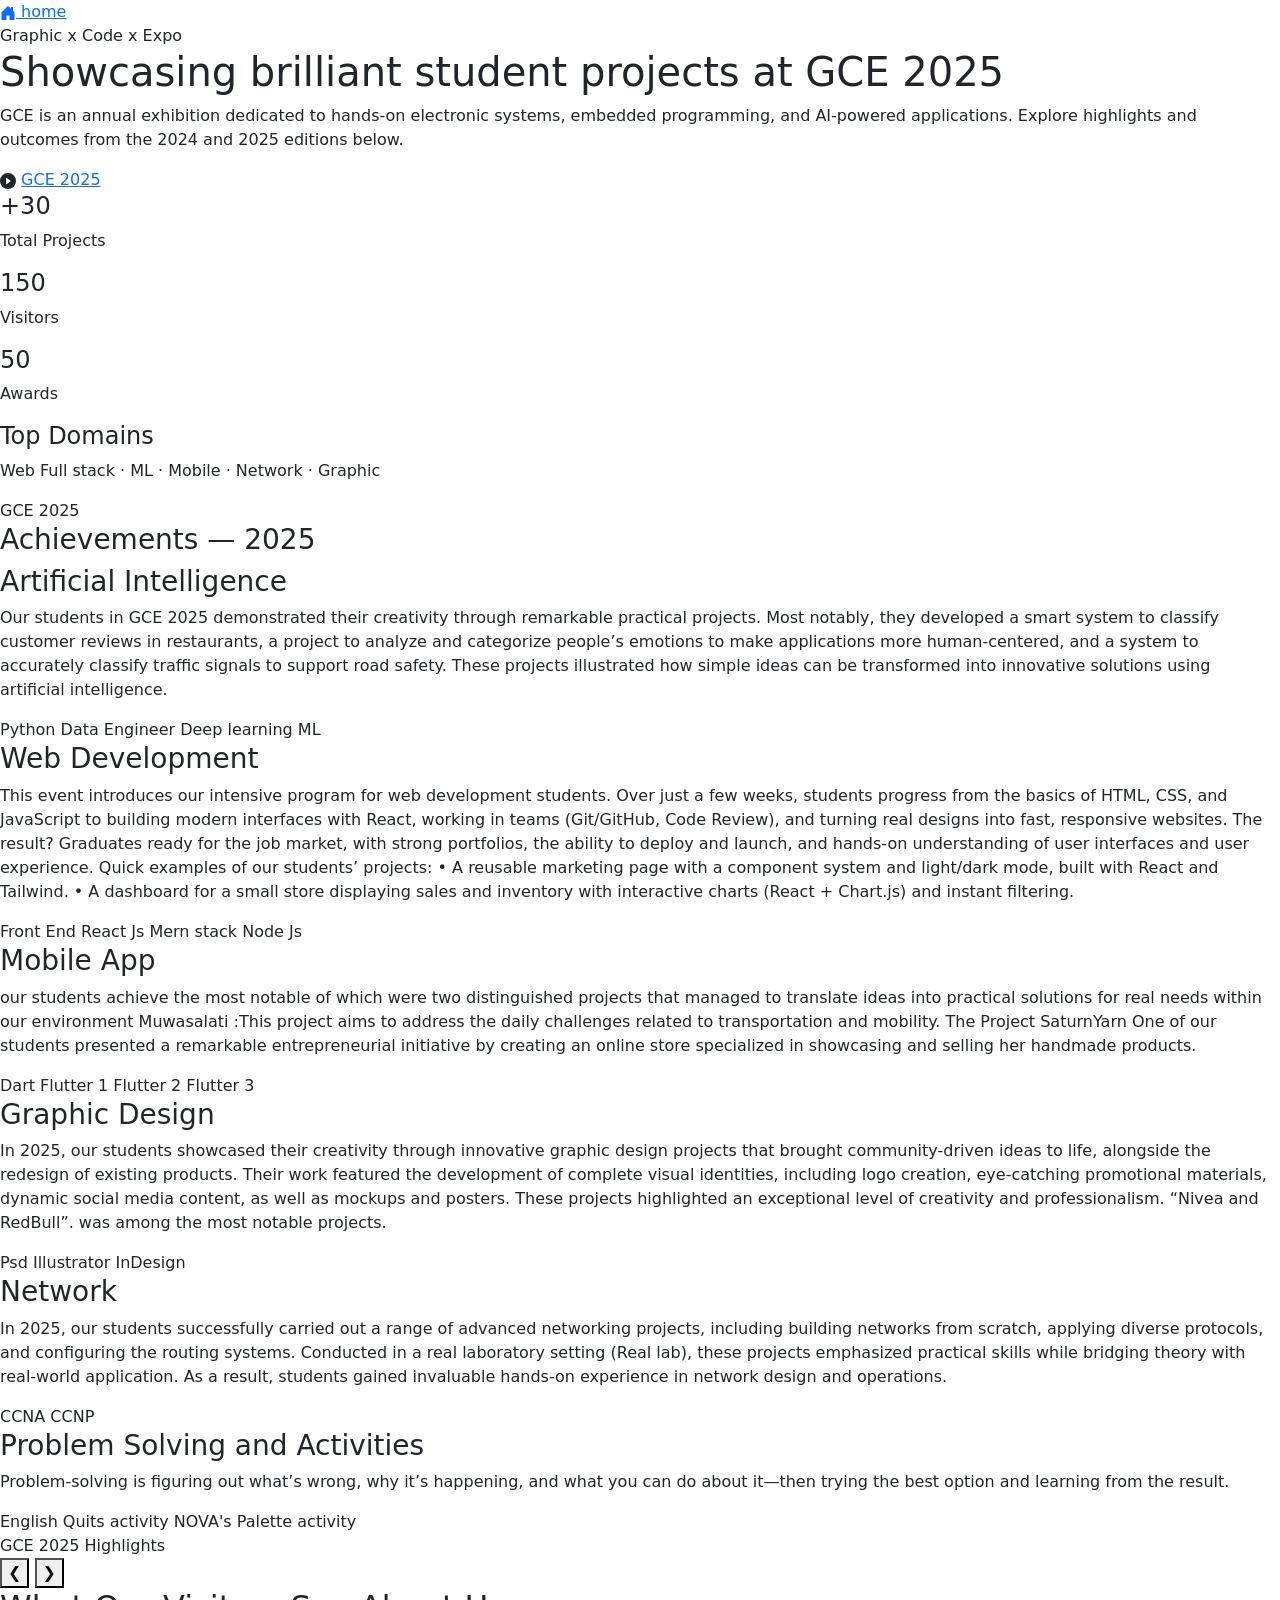
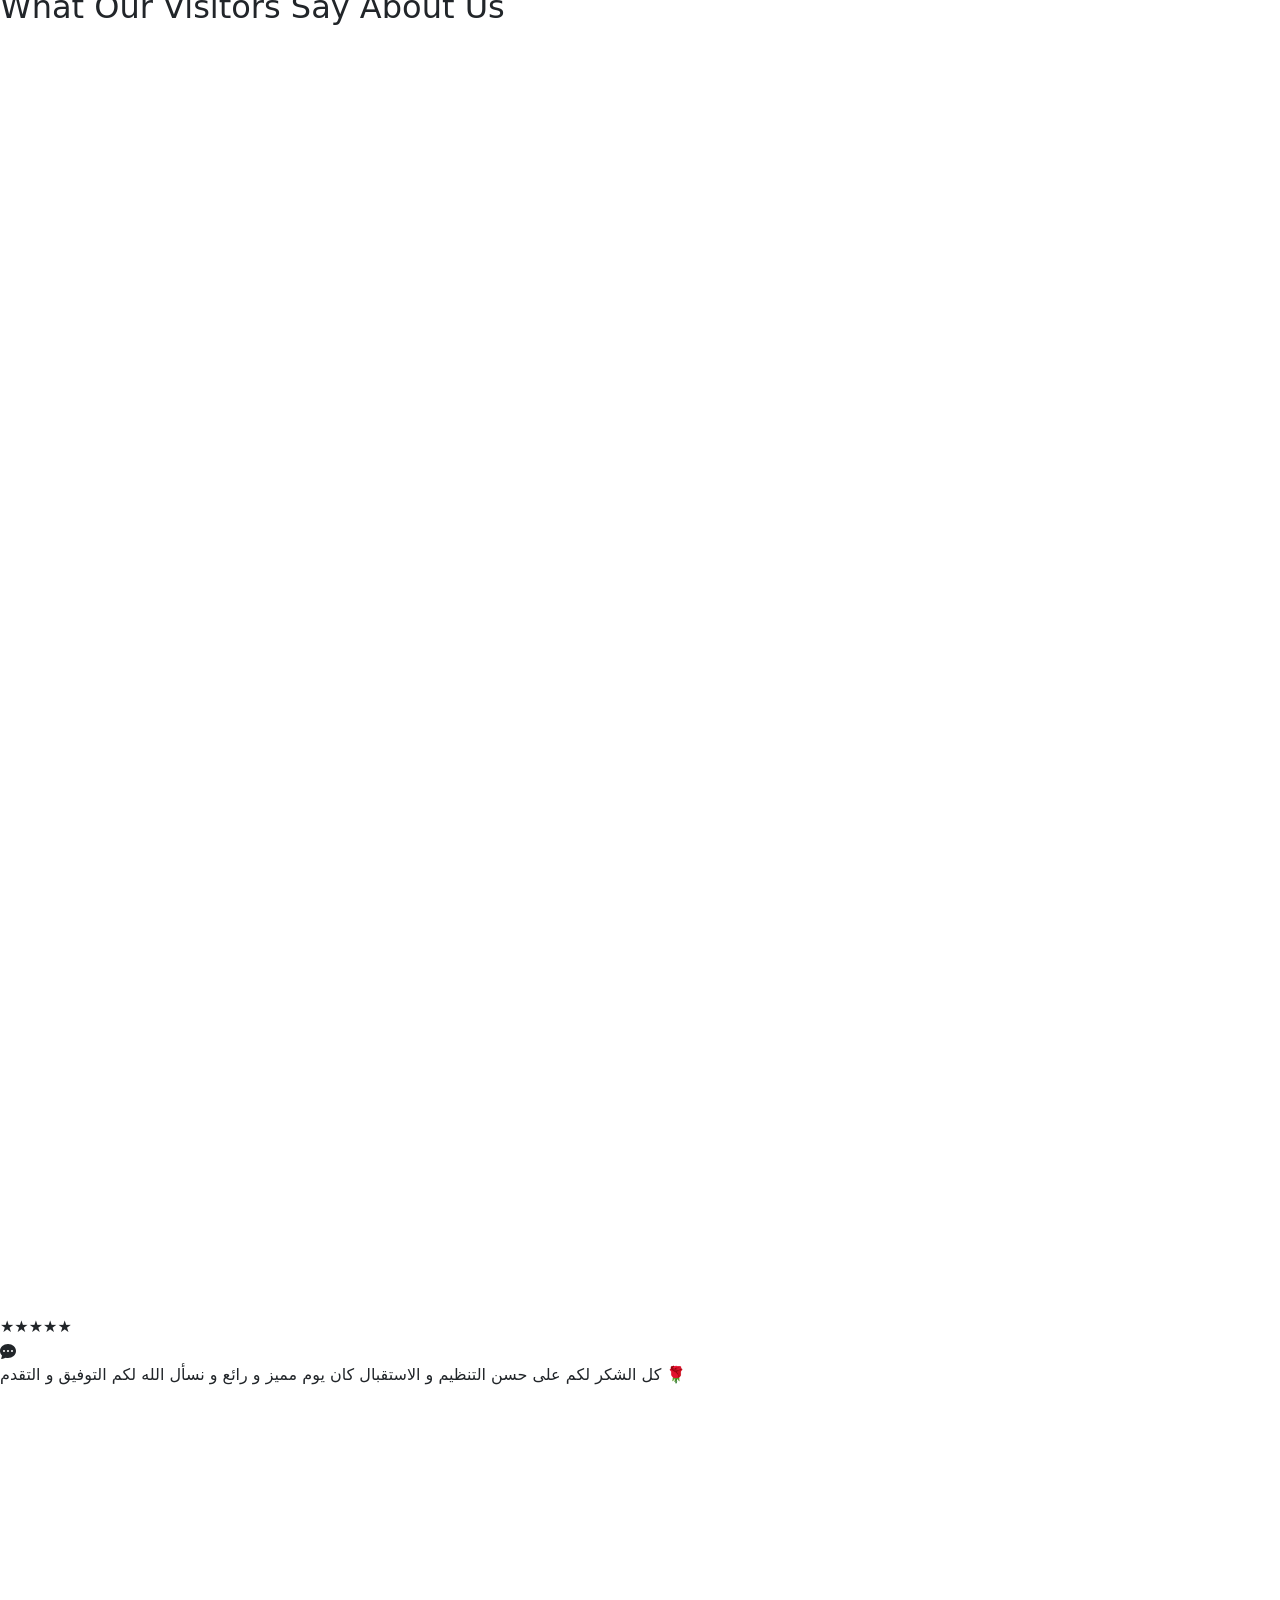
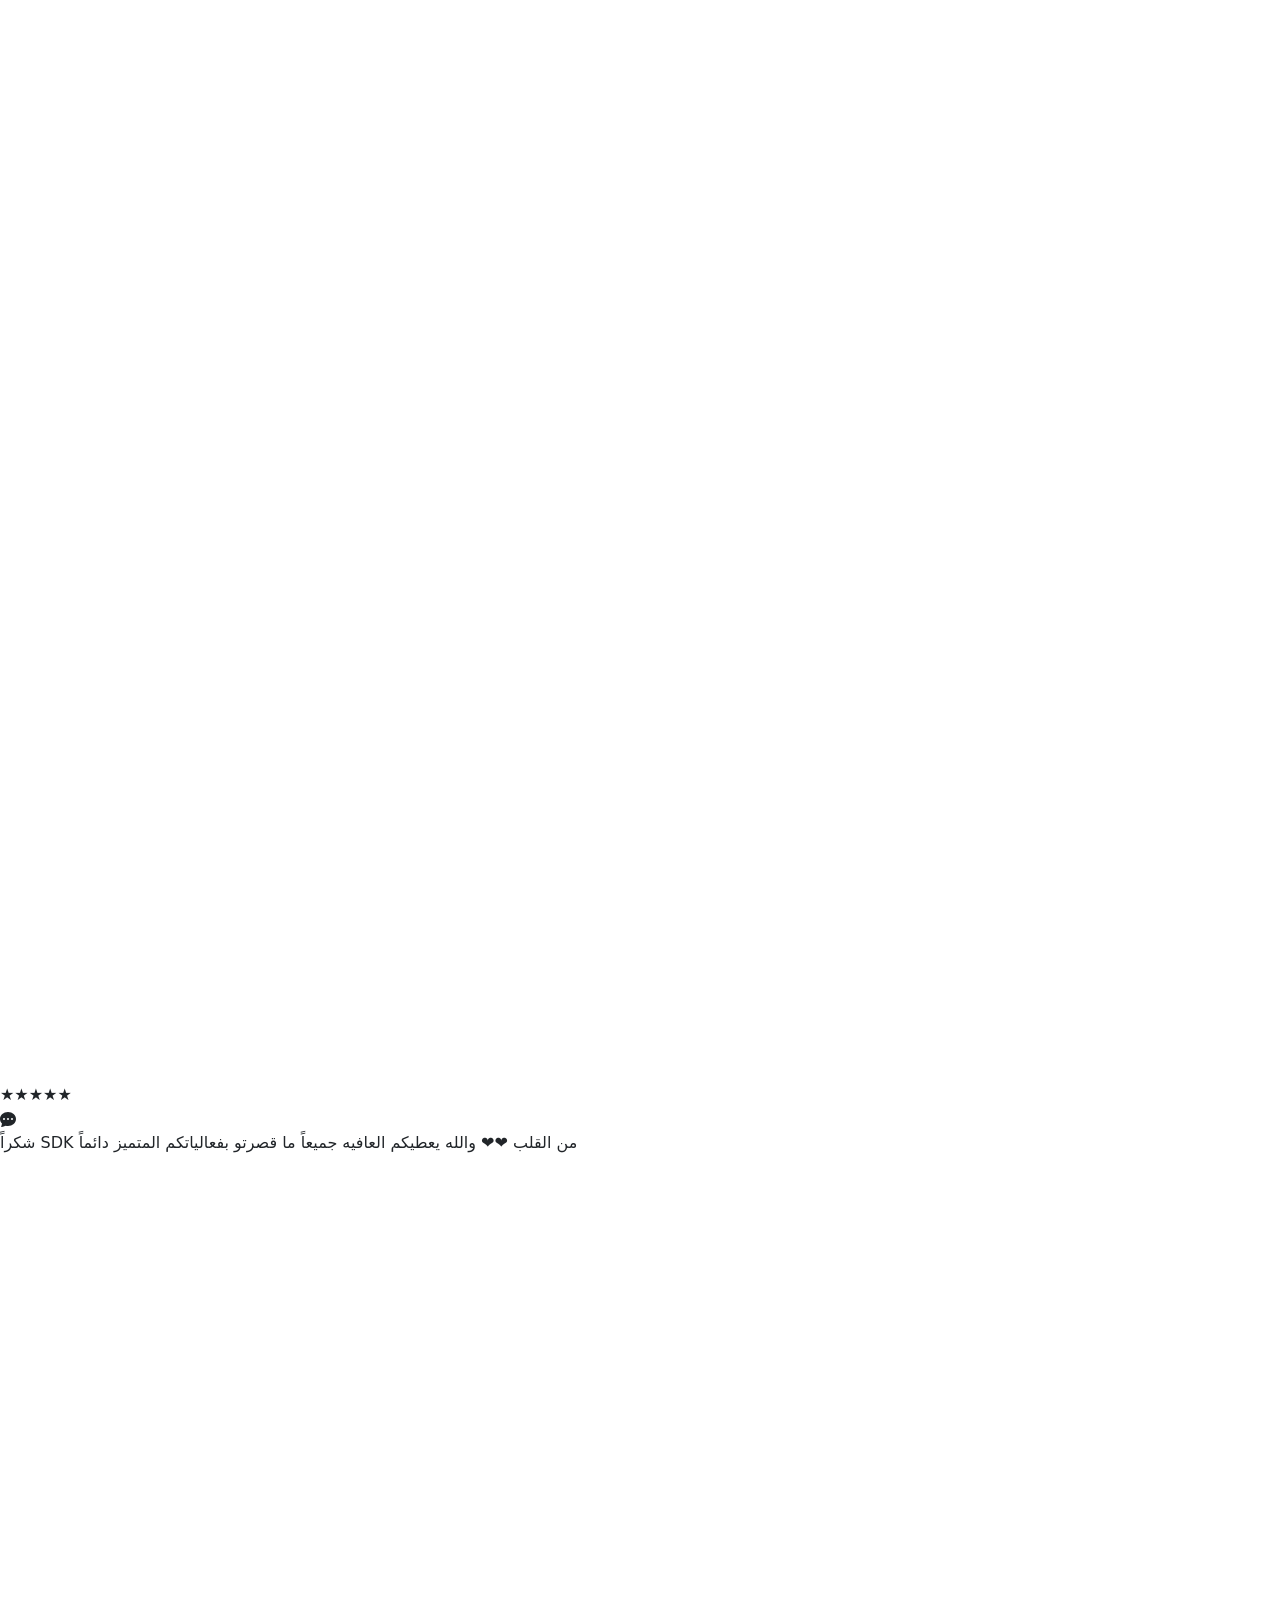
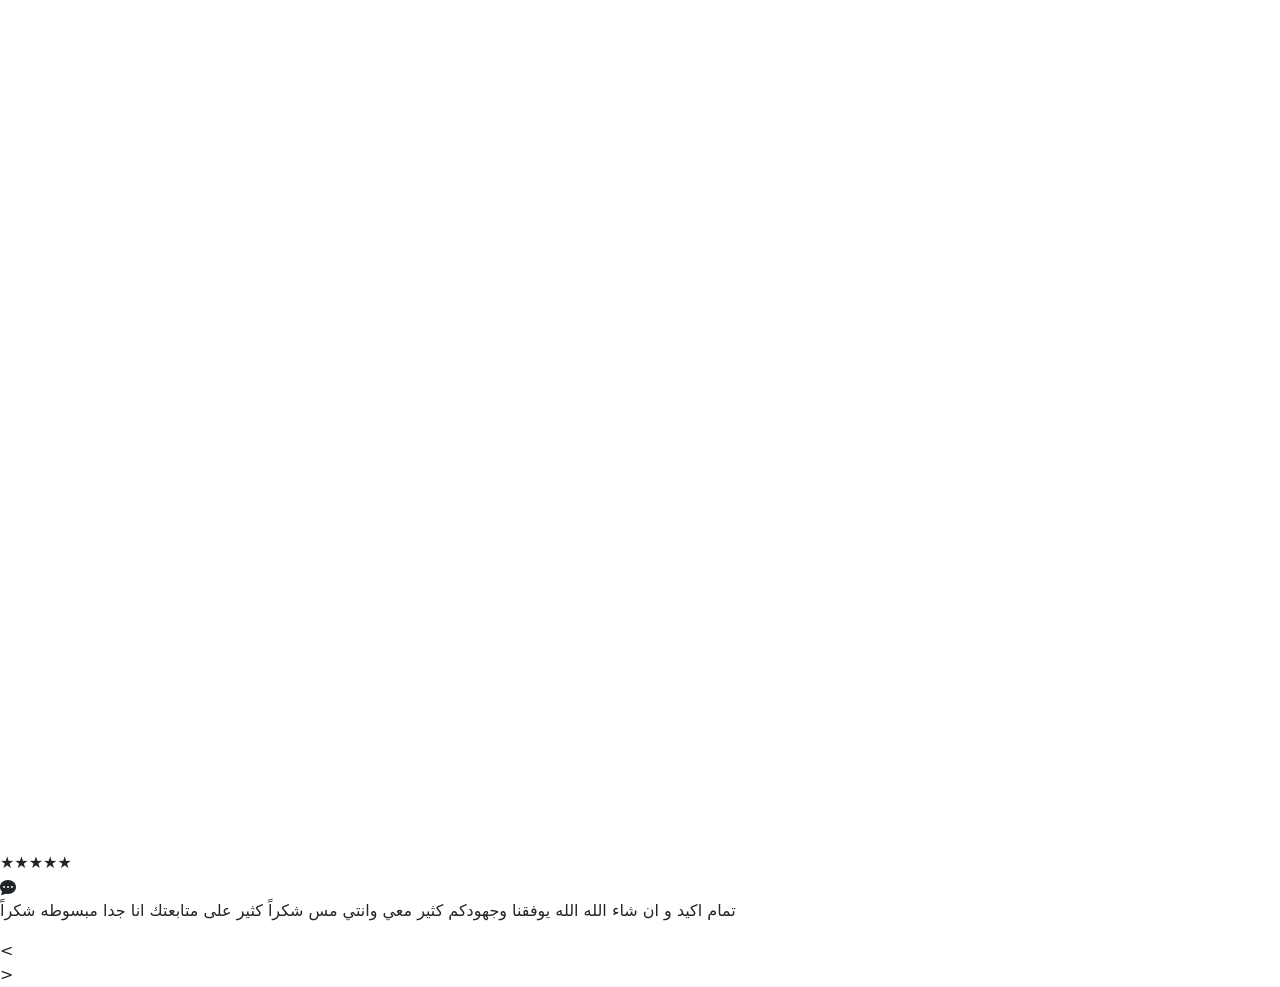
==== HTML/GCE-2025.html @ 87214e8f "Add new information for GCE 2026" ====
<!DOCTYPE html>
<html lang="en">
<head>
    <meta charset="UTF-8">
    <meta name="viewport" content="width=device-width, initial-scale=1.0">
    <title>GCE 2025</title>

    <link href="https://cdn.jsdelivr.net/npm/bootstrap@5.0.2/dist/css/bootstrap.min.css" rel="stylesheet" integrity="sha384-EVSTQN3/azprG1Anm3QDgpJLIm9Nao0Yz1ztcQTwFspd3yD65VohhpuuCOmLASjC" crossorigin="anonymous">
    <link rel="stylesheet" href="https://cdnjs.cloudflare.com/ajax/libs/font-awesome/6.4.0/css/all.min.css">
    <link rel="stylesheet" href="../CSS/GCE.css">


</head>
<body>
    

<div id="maingrid-header">

<div id="gridone-header">

    <a href="../index.html">
    <div class="btn-home">

        <svg xmlns="http://www.w3.org/2000/svg" width="16" height="16" fill="currentColor" class="bi bi-house-door-fill" viewBox="0 0 16 16">
        <path d="M6.5 14.5v-3.505c0-.245.25-.495.5-.495h2c.25 0 .5.25.5.5v3.5a.5.5 0 0 0 .5.5h4a.5.5 0 0 0 .5-.5v-7a.5.5 0 0 0-.146-.354L13 5.793V2.5a.5.5 0 0 0-.5-.5h-1a.5.5 0 0 0-.5.5v1.293L8.354 1.146a.5.5 0 0 0-.708 0l-6 6A.5.5 0 0 0 1.5 7.5v7a.5.5 0 0 0 .5.5h4a.5.5 0 0 0 .5-.5"/>
        </svg>
        
        <span>home</span>  

    </div>
    </a>


    <div class="summary">Graphic x Code x Expo</div>

<h1>Showcasing brilliant student projects at <span> GCE 2025 </span></h1>
<p>GCE is an annual exhibition dedicated to hands-on electronic systems, embedded programming, and AI-powered applications. Explore highlights and outcomes from the 2024 and 2025 editions below.</p>

<div class="reels">

<svg xmlns="http://www.w3.org/2000/svg" width="16" height="16" fill="currentColor" class="bi bi-play-circle-fill" viewBox="0 0 16 16">
  <path d="M16 8A8 8 0 1 1 0 8a8 8 0 0 1 16 0M6.79 5.093A.5.5 0 0 0 6 5.5v5a.5.5 0 0 0 .79.407l3.5-2.5a.5.5 0 0 0 0-.814z"/>
</svg>
<a href="https://www.instagram.com/reel/DPHb82TCMqU/?utm_source=ig_web_button_share_sheet" >GCE 2025</a>  <!-- link reel for GCE 2025-->

</div>

</div>



<div id="gridtwo-header">


  <a href="../index.html">



    </a>


<div id="grid-static">

    <div id="static-one">

<div class="static-number">
    <h4>+30</h4>  
    <p>Total Projects</p>
</div>

<div class="static-number">
    <h4>150</h4>  
    <p>Visitors</p>
</div>

<div class="static-number">
    <h4>50</h4> 
    <p>Awards </p>
</div>

    </div>

<div class="static-domain">
    <h4>Top Domains</h4>
    <p>Web Full stack · ML · Mobile · Network · Graphic </p>
</div>

</div>


</div>


</div>


<div id="title-achevment">

<div class="gce-title">

<div class="gce-year">GCE 2025</div>
<h3>Achievements — 2025</h3>

</div>



</div>


<div id="grid-2023">

<div class="pre-project">

<h3>Artificial Intelligence</h3>

<p>Our students in GCE 2025 demonstrated their creativity through remarkable practical projects. Most notably, they developed a smart system to classify customer reviews in restaurants, a project to analyze and categorize people’s emotions to make applications more human-centered, and a system to accurately classify traffic signals to support road safety. These projects illustrated how simple ideas can be transformed into innovative solutions using artificial intelligence.</p>

<div class="skill-badge">
    <span>Python</span>
    <span>Data Engineer</span>
    <span>Deep learning</span>
    <span>ML</span>
</div>

</div>

<div class="pre-project">

<h3>Web Development</h3>

<p>This event introduces our intensive program for web development students. Over just a few weeks, students progress from the basics of HTML, CSS, and JavaScript to building modern interfaces with React, working in teams (Git/GitHub, Code Review), and turning real designs into fast, responsive websites.
The result? Graduates ready for the job market, with strong portfolios, the ability to deploy and launch, and hands-on understanding of user interfaces and user experience.

Quick examples of our students’ projects:
	•	 A reusable marketing page with a component system and light/dark mode, built with React and Tailwind.
	•	A dashboard for a small store displaying sales and inventory with interactive charts (React + Chart.js) and instant filtering.</p>

<div class="skill-badge">
    <span>Front End</span>
    <span>React Js</span>
    <span>Mern stack</span>
    <span>Node Js</span>
</div>

</div>

<div class="pre-project">

<h3>Mobile App</h3>

<p>our students achieve the most notable of which were two distinguished projects that managed to translate ideas into practical solutions for real needs within our environment 
 
Muwasalati :This project aims to address the daily challenges related to transportation and mobility. 
The Project SaturnYarn
One of our students presented a remarkable entrepreneurial initiative by creating an online store specialized in showcasing and selling her handmade products.</p>

<div class="skill-badge">
    <span>Dart</span>
    <span>Flutter 1</span>
    <span>Flutter 2</span>
    <span>Flutter 3</span>
</div>

</div>

<div class="pre-project">

<h3>Graphic Design</h3>

<p>In 2025, our students showcased their creativity through innovative graphic design projects that brought community-driven ideas to life, alongside the redesign of existing products. Their work featured the development of complete visual identities, including logo creation, eye-catching promotional materials, dynamic social media content, as well as mockups and posters. These projects highlighted an exceptional level of creativity and professionalism. “Nivea and RedBull”. was among the most notable projects.</p>

<div class="skill-badge">
    <span>Psd</span>
    <span>Illustrator</span>
    <span>InDesign</span>

</div>

</div>

<div class="pre-project" >

<h3>Network</h3>

<p>In 2025, our students successfully carried out a range of advanced networking projects, including building networks from scratch, applying diverse protocols, and configuring the routing systems. Conducted in a real laboratory setting (Real lab), these projects emphasized practical skills while bridging theory with real-world application. As a result, students gained invaluable hands-on experience in network design and operations.</p>

<div class="skill-badge">
    <span>CCNA</span>
    <span>CCNP</span>
</div>

</div>

<div class="pre-project" >

<h3>Problem Solving and Activities</h3>

<p>Problem-solving is figuring out what’s wrong, why it’s happening, and what you can do about it—then trying the best option and learning from the result.</p>

<div class="skill-badge">

    <span>English Quits activity</span>
    <span>NOVA's Palette activity</span>
</div>

</div>




</div>




<div class="hero-gallery">
  <div class="hero-bg" id="heroBg">
    <div class="hero-overlay"></div>

    <div class="hero-badge">GCE 2025 Highlights</div>
  </div>


  <div class="thumb-rail" id="thumbRail"></div>


  <button class="chev prev" id="heroPrev" aria-label="Previous">❮</button>
  <button class="chev next" id="heroNext" aria-label="Next">❯</button>
</div>




<div id="review">

<div id="header-review">
<h2>What Our Visitors Say About Us</h2>
<div id="line"></div>
</div>



<div id="review-card">

<div class="feedback-card">

<div class="part1-card">

<div class="bg-profile">
<svg xmlns="http://www.w3.org/2000/svg" viewBox="0 0 640 640"><!--!Font Awesome Free v7.0.0 by @fontawesome - https://fontawesome.com License - https://fontawesome.com/license/free Copyright 2025 Fonticons, Inc.--><path fill="#ffffff" d="M320 312C386.3 312 440 258.3 440 192C440 125.7 386.3 72 320 72C253.7 72 200 125.7 200 192C200 258.3 253.7 312 320 312zM290.3 368C191.8 368 112 447.8 112 546.3C112 562.7 125.3 576 141.7 576L498.3 576C514.7 576 528 562.7 528 546.3C528 447.8 448.2 368 349.7 368L290.3 368z"/></svg>
</div>

<div class="star">
★★★★★
</div>

<div class="comment-icon">
<svg xmlns="http://www.w3.org/2000/svg" width="16" height="16" fill="currentColor" class="bi bi-chat-dots-fill" viewBox="0 0 16 16">
  <path d="M16 8c0 3.866-3.582 7-8 7a9 9 0 0 1-2.347-.306c-.584.296-1.925.864-4.181 1.234-.2.032-.352-.176-.273-.362.354-.836.674-1.95.77-2.966C.744 11.37 0 9.76 0 8c0-3.866 3.582-7 8-7s8 3.134 8 7M5 8a1 1 0 1 0-2 0 1 1 0 0 0 2 0m4 0a1 1 0 1 0-2 0 1 1 0 0 0 2 0m3 1a1 1 0 1 0 0-2 1 1 0 0 0 0 2"/>
</svg>
</div>


</div>
<!-- i take coments from tr ansam-->
<div class="part2-card">
<p>
    كل الشكر لكم على حسن التنظيم و الاستقبال كان يوم مميز و رائع و نسأل الله لكم التوفيق و التقدم 🌹
</p>
</div>

    
</div>

<div class="feedback-card">

<div class="part1-card">

<div class="bg-profile">
<svg xmlns="http://www.w3.org/2000/svg" viewBox="0 0 640 640"><!--!Font Awesome Free v7.0.0 by @fontawesome - https://fontawesome.com License - https://fontawesome.com/license/free Copyright 2025 Fonticons, Inc.--><path fill="#ffffff" d="M320 312C386.3 312 440 258.3 440 192C440 125.7 386.3 72 320 72C253.7 72 200 125.7 200 192C200 258.3 253.7 312 320 312zM290.3 368C191.8 368 112 447.8 112 546.3C112 562.7 125.3 576 141.7 576L498.3 576C514.7 576 528 562.7 528 546.3C528 447.8 448.2 368 349.7 368L290.3 368z"/></svg>
</div>

<div class="star">
★★★★★
</div>

<div class="comment-icon">
<svg xmlns="http://www.w3.org/2000/svg" width="16" height="16" fill="currentColor" class="bi bi-chat-dots-fill" viewBox="0 0 16 16">
  <path d="M16 8c0 3.866-3.582 7-8 7a9 9 0 0 1-2.347-.306c-.584.296-1.925.864-4.181 1.234-.2.032-.352-.176-.273-.362.354-.836.674-1.95.77-2.966C.744 11.37 0 9.76 0 8c0-3.866 3.582-7 8-7s8 3.134 8 7M5 8a1 1 0 1 0-2 0 1 1 0 0 0 2 0m4 0a1 1 0 1 0-2 0 1 1 0 0 0 2 0m3 1a1 1 0 1 0 0-2 1 1 0 0 0 0 2"/>
</svg>
</div>


</div>

<div class="part2-card">
<p>
    شكراً SDK من القلب ❤️❤️ والله يعطيكم العافيه جميعاً ما قصرتو بفعالياتكم المتميز دائماً
</p>
</div>

    
</div>


<div class="feedback-card">

<div class="part1-card">

<div class="bg-profile">
<svg xmlns="http://www.w3.org/2000/svg" viewBox="0 0 640 640"><!--!Font Awesome Free v7.0.0 by @fontawesome - https://fontawesome.com License - https://fontawesome.com/license/free Copyright 2025 Fonticons, Inc.--><path fill="#ffffff" d="M320 312C386.3 312 440 258.3 440 192C440 125.7 386.3 72 320 72C253.7 72 200 125.7 200 192C200 258.3 253.7 312 320 312zM290.3 368C191.8 368 112 447.8 112 546.3C112 562.7 125.3 576 141.7 576L498.3 576C514.7 576 528 562.7 528 546.3C528 447.8 448.2 368 349.7 368L290.3 368z"/></svg>
</div>

<div class="star">
★★★★★
</div>

<div class="comment-icon">
<svg xmlns="http://www.w3.org/2000/svg" width="16" height="16" fill="currentColor" class="bi bi-chat-dots-fill" viewBox="0 0 16 16">
  <path d="M16 8c0 3.866-3.582 7-8 7a9 9 0 0 1-2.347-.306c-.584.296-1.925.864-4.181 1.234-.2.032-.352-.176-.273-.362.354-.836.674-1.95.77-2.966C.744 11.37 0 9.76 0 8c0-3.866 3.582-7 8-7s8 3.134 8 7M5 8a1 1 0 1 0-2 0 1 1 0 0 0 2 0m4 0a1 1 0 1 0-2 0 1 1 0 0 0 2 0m3 1a1 1 0 1 0 0-2 1 1 0 0 0 0 2"/>
</svg>
</div>


</div>

<div class="part2-card">
<p>
    تمام اكيد و ان شاء الله الله يوفقنا وجهودكم كثير معي وانتي مس شكراً كثير على متابعتك انا جدا مبسوطه شكراً
</p>
</div>

    
</div>

</div>

<div id="arrow">

<div id="left-arrow"> < </div>
<div id="right-arrow">> </div>

</div>

</div>




</div>





<script src="../JS/GCE-2025.js"></script>

</body>
</html>
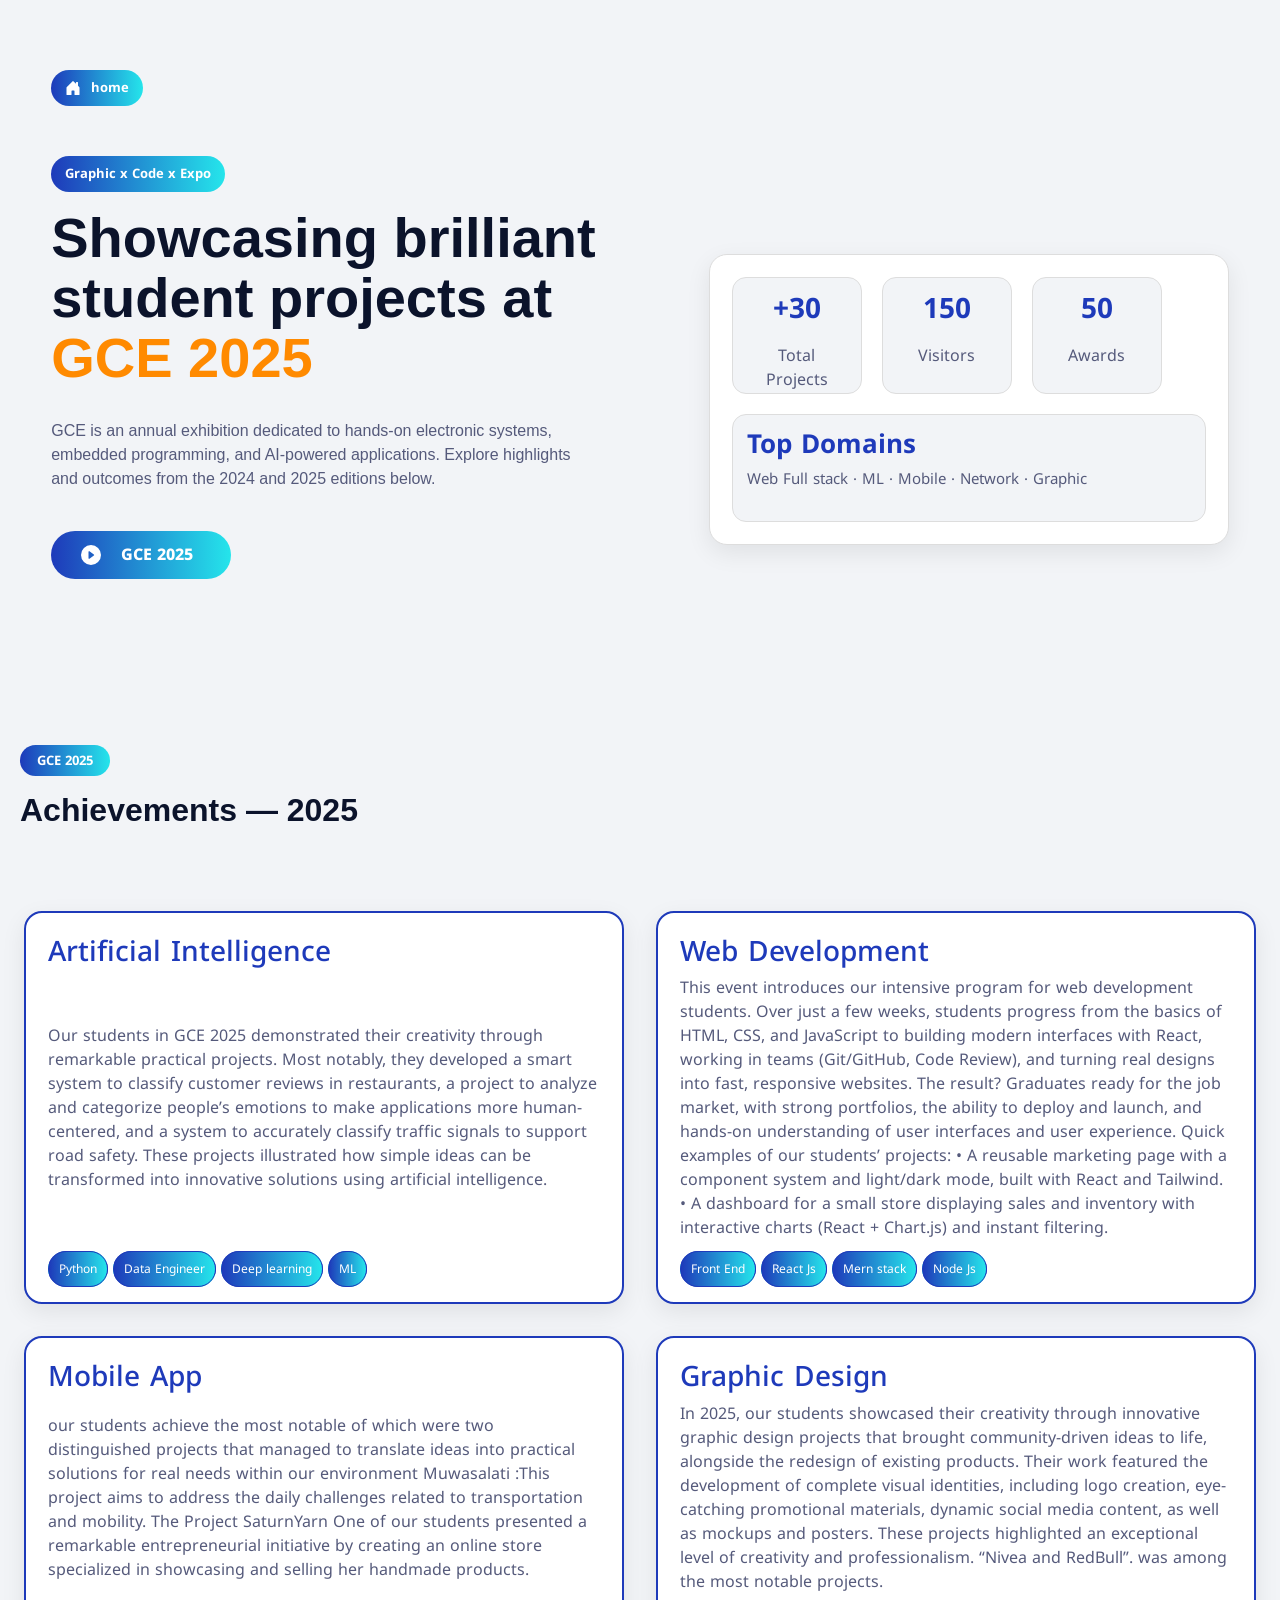
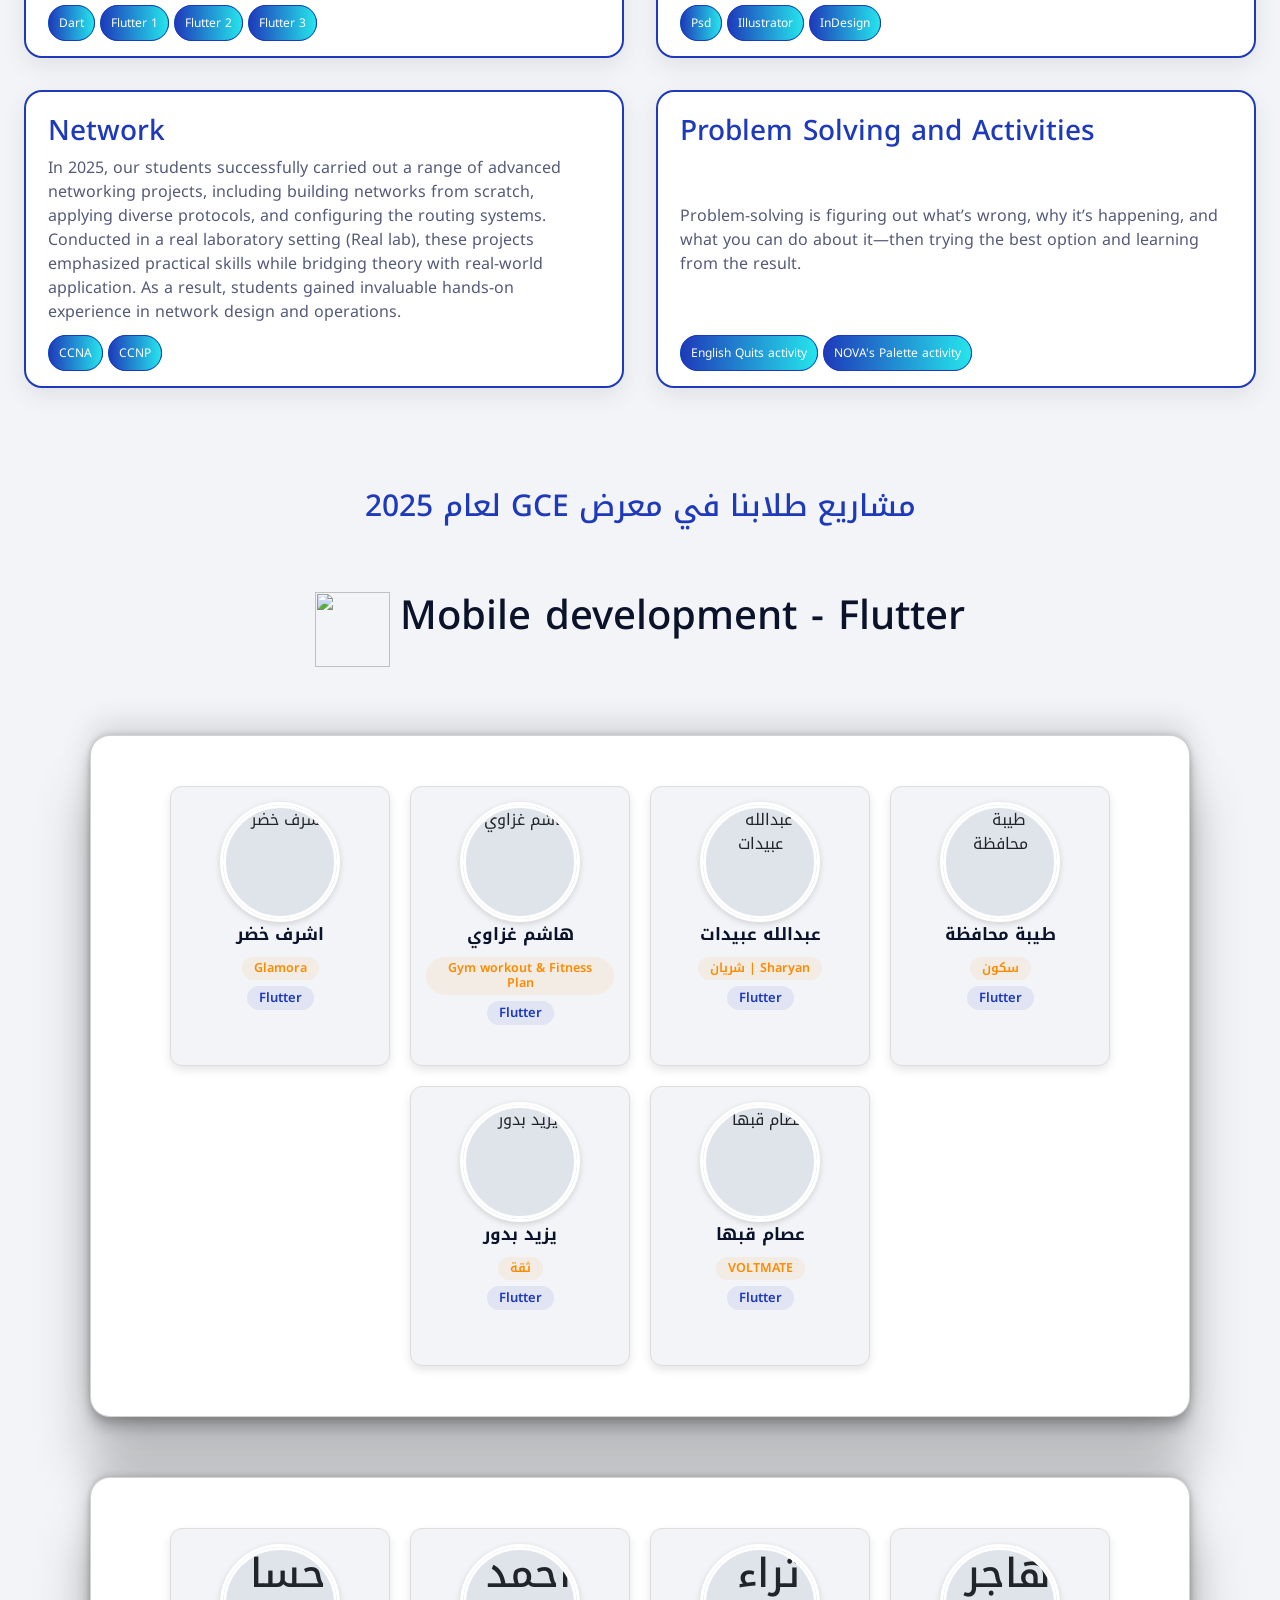
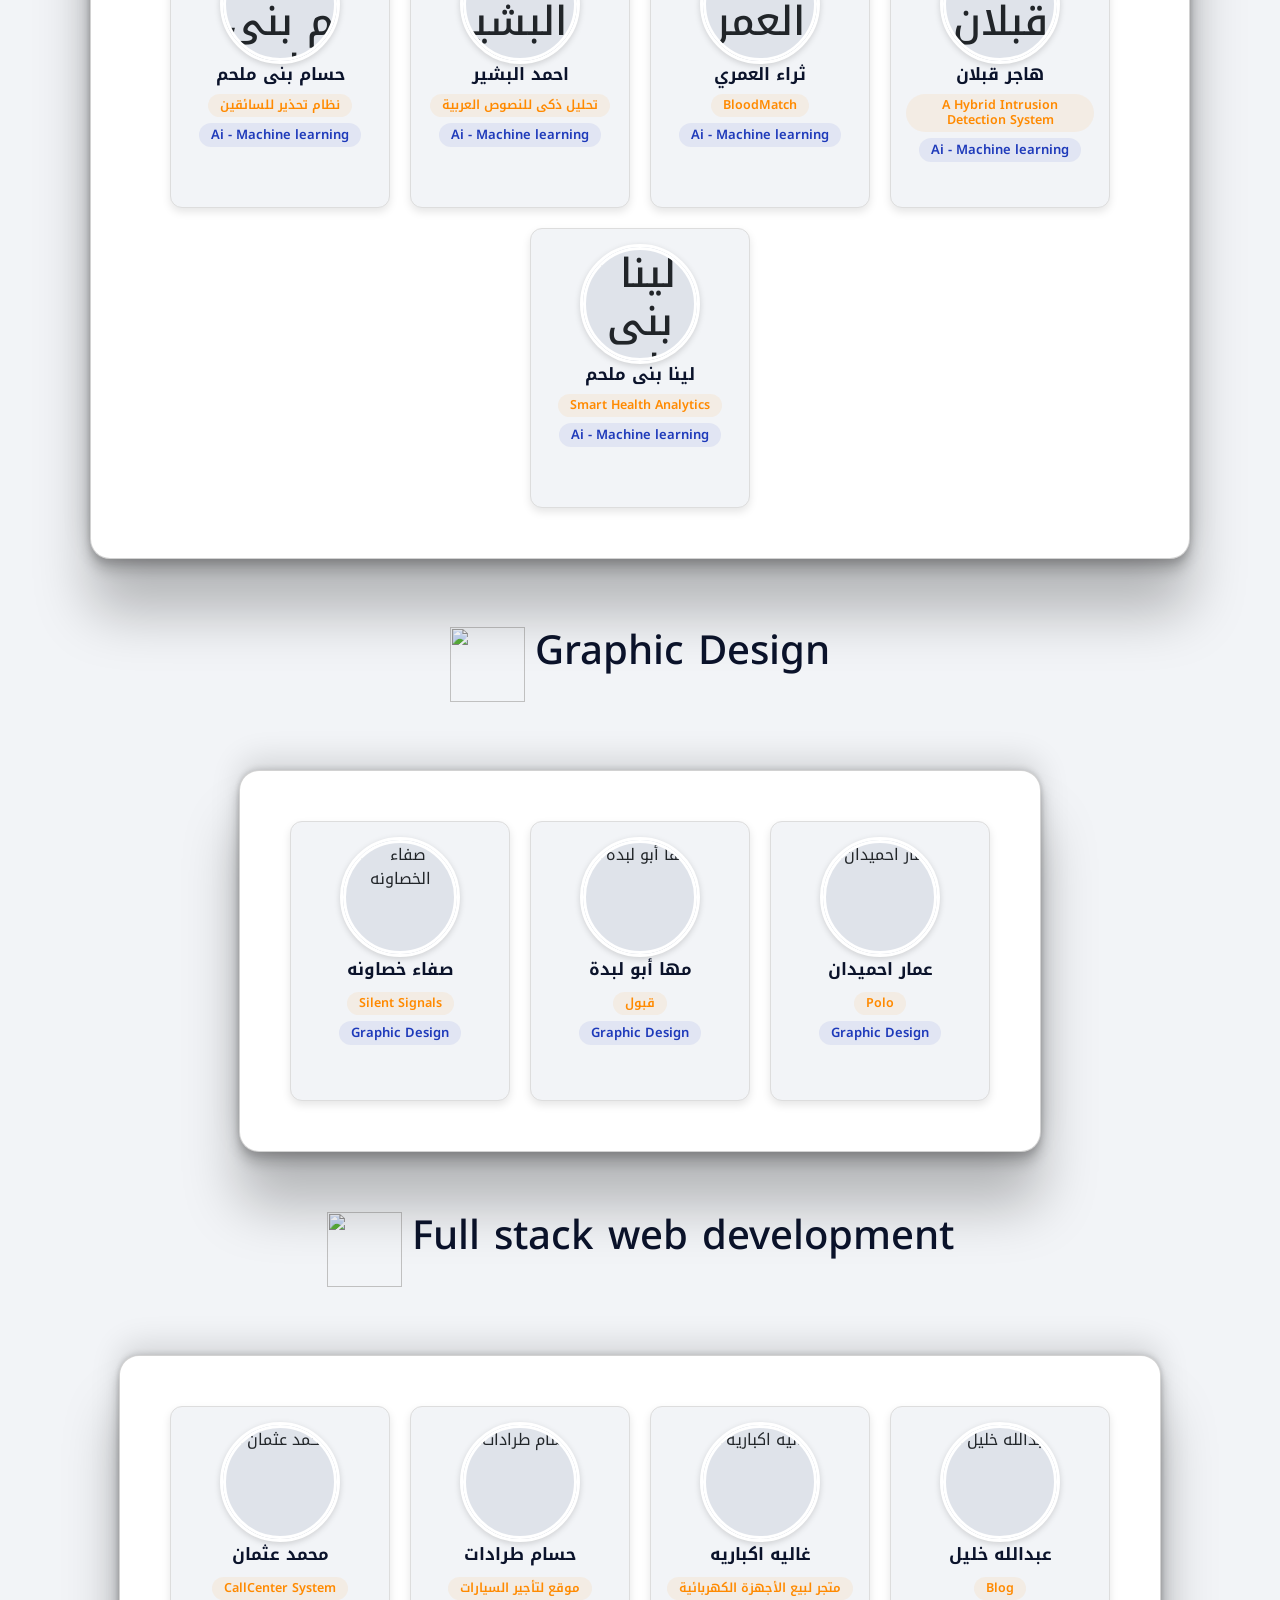
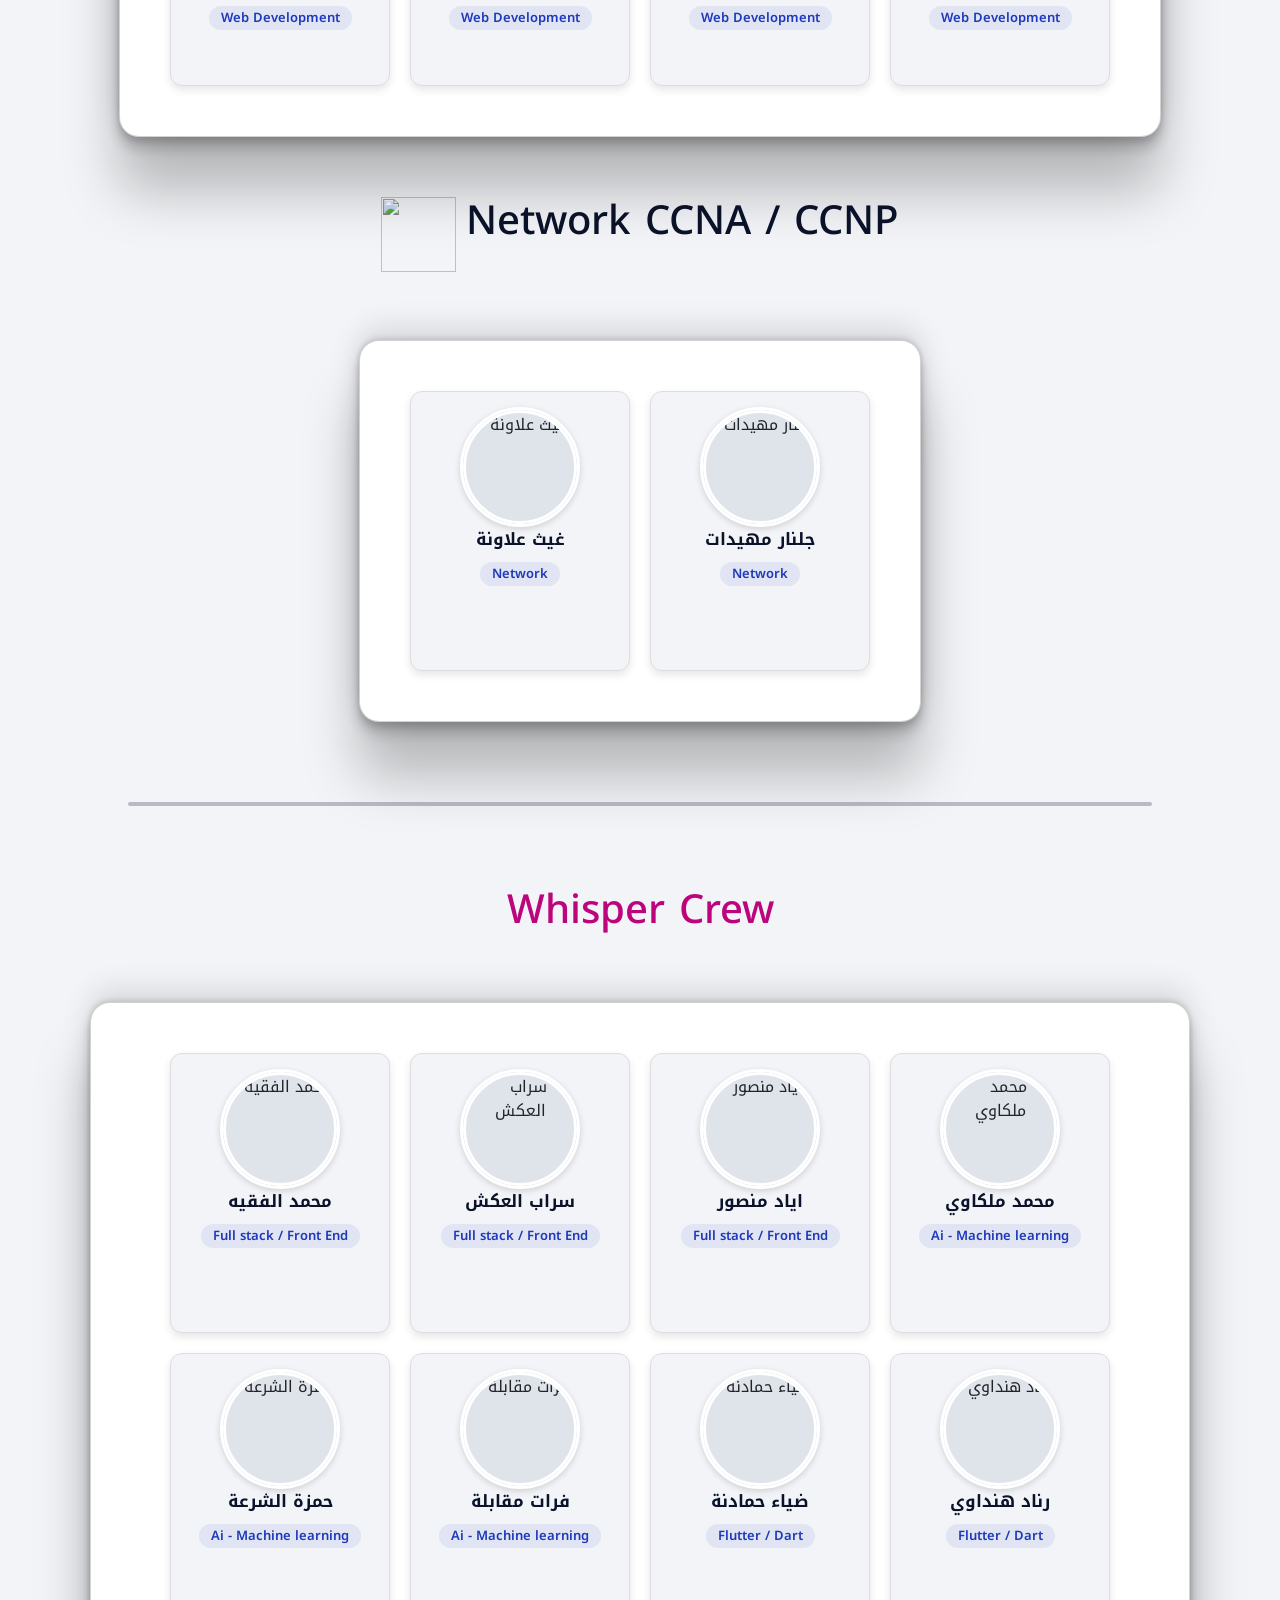
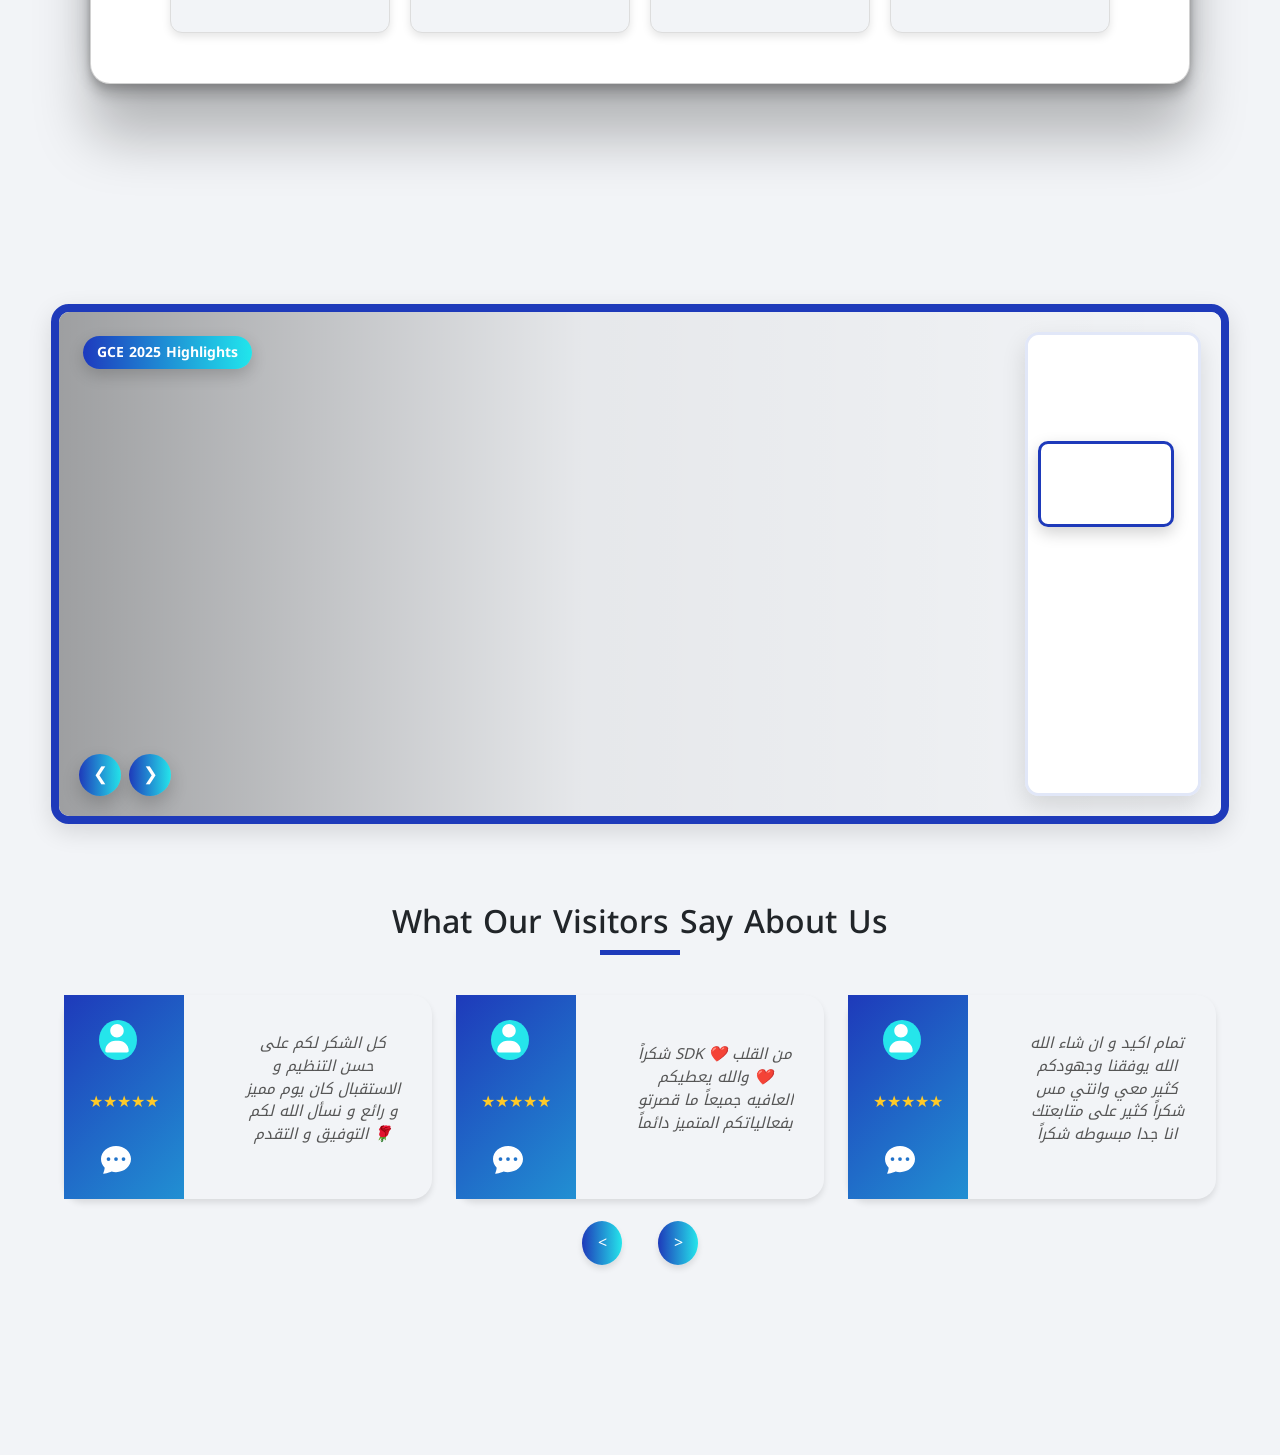
==== commit 1c7eb25b: "Add new student projects for GCE 2025 and update navigation links in index.html - Introduced a new s" ====
--- a/HTML/GCE-2025.html
+++ b/HTML/GCE-2025.html
@@ -8,6 +8,7 @@
     <link href="https://cdn.jsdelivr.net/npm/bootstrap@5.0.2/dist/css/bootstrap.min.css" rel="stylesheet" integrity="sha384-EVSTQN3/azprG1Anm3QDgpJLIm9Nao0Yz1ztcQTwFspd3yD65VohhpuuCOmLASjC" crossorigin="anonymous">
     <link rel="stylesheet" href="https://cdnjs.cloudflare.com/ajax/libs/font-awesome/6.4.0/css/all.min.css">
     <link rel="stylesheet" href="../CSS/GCE.css">
+    <link rel="stylesheet" href="../CSS/style.css">
 
 
 </head>
@@ -210,8 +211,289 @@
 
 
 </div>
-
-
+<!-- المشاركين في 2025 -->
+ <div id="page3"> 
+
+    <h1 id="head-name">   لعام 2025 GCE مشاريع طلابنا في معرض</h1>
+
+    <h1 class="domain-name"> <img src="/image/icons8-flutter-50.png" alt="" width="75px" height="75px"> Mobile development - Flutter</h1>
+        <div class="card">
+
+            <div class="card-1">
+                <div class="avatar">
+                <img src="/image/اشرف خضر جديد 2.jpg" alt="اشرف خضر">
+                </div>
+                <p>اشرف خضر</p>
+                <h3>Glamora</h3>
+                <h5>Flutter</h5>
+            </div>
+
+            <div class="card-1">
+                <div class="avatar">
+                <img src="/image/هاشم غزاوي جديد 3.jpg" alt="هاشم غزاوي">
+                </div>
+                <p>هاشم غزاوي</p>
+                <h3>Gym workout &amp; Fitness Plan</h3>
+                <h5>Flutter</h5>
+            </div>
+
+            <div class="card-1">
+                <div class="avatar">
+                <img src="/image/عبدالله_عبيدات جديد 3.jpg" alt="عبدالله عبيدات">
+                </div>
+                <p>عبدالله عبيدات</p>
+                <h3>شريان | Sharyan</h3>
+                <h5>Flutter</h5>
+            </div>
+
+            <div class="card-1">
+                <div class="avatar">
+                <img src="/image/طيبة محافظة جديد 2.jpg" alt="طيبة محافظة">
+                </div>
+                <p>طيبة محافظة</p>
+                <h3>سكون</h3>
+                <h5>Flutter</h5>
+            </div>
+
+            <div class="card-1">
+                <div class="avatar">
+                <img src="/image/يزيد جديد 3.jpg" alt="يزيد بدور">
+                </div>
+                <p>يزيد بدور</p>
+                <h3>ثقة</h3>
+                <h5>Flutter</h5>
+            </div>
+
+            <div class="card-1">
+                <div class="avatar">
+                <img src="/image/عصام قبها جديد 2.jpg" alt="عصام قبها">
+                </div>
+                <p>عصام قبها</p>
+                <h3>VOLTMATE</h3>
+                <h5>Flutter</h5>
+            </div>
+
+        </div>
+
+    <h1 class="domain-name"> 
+        <div class="card">
+
+            <div class="card-1">
+                <div class="avatar">
+                <img src="/image/حسام بني ملحم جديد 2.jpg" alt="حسام بنى ملحم">
+                </div>
+                <p>حسام بنى ملحم</p>
+                <h3>نظام تحذير للسائقين</h3>
+                <h5>Ai - Machine learning</h5>
+            </div>
+
+            <div class="card-1">
+                <div class="avatar">
+                <img src="/image/احمد البشير جديد 2.jpg" alt="احمد البشير">
+                </div>
+                <p>احمد البشير</p>
+                <h3>تحليل ذكى للنصوص العربية</h3>
+                <h5>Ai - Machine learning</h5>
+            </div>
+
+            <div class="card-1">
+                <div class="avatar">
+                <img src="/image/ثراء العمري جديد 2.jpg" alt="ثراء العمري">
+                </div>
+                <p>ثراء العمري</p>
+                <h3>BloodMatch</h3>
+                <h5>Ai - Machine learning</h5>
+            </div>
+
+            <div class="card-1">
+                <div class="avatar">
+                <img src="/image/هاجر القبلان جديد 2.jpg" alt="هاجر قبلان">
+                </div>
+                <p>هاجر قبلان</p>
+                <h3>A Hybrid Intrusion Detection System</h3>
+                <h5>Ai - Machine learning</h5>
+            </div>
+
+            <div class="card-1">
+                <div class="avatar">
+                <img src="/image/لينا بني ملحم جديد 2.jpg" alt="لينا بنى ملحم">
+                </div>
+                <p>لينا بنى ملحم</p>
+                <h3>Smart Health Analytics</h3>
+                <h5>Ai - Machine learning</h5>
+            </div>
+
+        </div>
+
+    <h1 class="domain-name"> <img src="/image/icons8-graphic-design-50.png" alt="" width="75px" height="75px"> Graphic Design</h1>
+        <div class="card">
+
+            <div class="card-1">
+                <div class="avatar">
+                <img src="/image/صفاء خصاونه جديد 2.jpg" alt="صفاء الخصاونه">
+                </div>
+                <p>صفاء خصاونه</p>
+                <h3>Silent Signals</h3>
+                <h5>Graphic Design</h5>
+            </div>
+
+            <div class="card-1">
+                <div class="avatar">
+                <img src="/image/مها ابو لبدة جديد 2.jpg" alt="مها أبو لبدة">
+                </div>
+                <p>مها أبو لبدة</p>
+                <h3>قبول</h3>
+                <h5>Graphic Design</h5>
+            </div>
+
+            <div class="card-1">
+                <div class="avatar">
+                <img src="/image/عمار احميدان جديد 3.jpg" alt="عمار احميدان">
+                </div>
+                <p>عمار احميدان</p>
+                <h3>Polo</h3>
+                <h5>Graphic Design</h5>
+            </div>
+
+        </div>
+
+    <h1 class="domain-name"> <img src="/image/icons8-web-50.png" alt="" width="75px" height="75px"> Full stack web development</h1>
+        <div class="card">
+
+            <div class="card-1">
+                <div class="avatar">
+                <img src="/image/محمد عثمان جديد 2.jpg" alt="محمد عثمان">
+                </div>
+                <p>محمد عثمان</p>
+                <h3>CallCenter System</h3>
+                <h5>Web Development</h5>
+            </div>
+
+            <div class="card-1">
+                <div class="avatar">
+                <img src="/image/حسام جديد 3.jpg" alt="حسام طرادات">
+                </div>
+                <p>حسام طرادات</p>
+                <h3>موقع لتأجير السيارات</h3>
+                <h5>Web Development</h5>
+            </div>
+
+            <div class="card-1">
+                <div class="avatar">
+                <img src="/image/غاليه.jpg" alt="غاليه اكباريه">
+                </div>
+                <p>غاليه اكباريه</p>
+                <h3>متجر لبيع الأجهزة الكهربائية</h3>
+                <h5>Web Development</h5>
+            </div>
+
+            <div class="card-1">
+                <div class="avatar">
+                <img src="/image/عبدالله خليل جديد 3.jpg" alt="عبدالله خليل">
+                </div>
+                <p>عبدالله خليل</p>
+                <h3>Blog</h3>
+                <h5>Web Development</h5>
+            </div>
+
+        </div>
+
+    <h1 class="domain-name"> <img src="/image/icons8-thin-client-50.png" alt="" width="75px" height="75px"> Network CCNA / CCNP</h1>
+        <div class="card">
+
+            <div class="card-1">
+                <div class="avatar">
+                <img src="/image/غيث علاونه جديد 2.jpg" alt="غيث علاونة">
+                </div>
+                <p>غيث علاونة</p>
+                <h5>Network</h5>
+            </div>
+
+            <div class="card-1">
+                <div class="avatar">
+                <img src="/image/جلنار جديد 3.jpg" alt="جلنار مهيدات">
+                </div>
+                <p>جلنار مهيدات</p>
+                <h5>Network</h5>
+            </div>
+
+        </div>
+
+    <hr class="pill">
+
+    <div id="whisper-icon">
+        <h1 class="domain-name" style="color: #bc057c;"> Whisper Crew</h1>
+    </div>
+
+        <div class="card">
+
+            <div class="card-1">
+                <div class="avatar">
+                <img src="/image/محمد الفقيه جديد 2.jpg" alt="محمد الفقيه">
+                </div>
+                <p>محمد الفقيه</p>
+                <h5>Full stack / Front End</h5>
+            </div>
+
+            <div class="card-1">
+                <div class="avatar">
+                <img src="/image/Unknown_person.jpg" alt="سراب العكش">
+                </div>
+                <p>سراب العكش</p>
+                <h5>Full stack / Front End</h5>
+            </div>
+
+            <div class="card-1">
+                <div class="avatar">
+                <img src="/image/اياد منصور جديد.jpg" alt="اياد منصور">
+                </div>
+                <p>اياد منصور</p>
+                <h5>Full stack / Front End</h5>
+            </div>
+
+            <div class="card-1">
+                <div class="avatar">
+                <img src="/image/محمد ملكاوي جديد 2.jpg" alt="محمد ملكاوي">
+                </div>
+                <p>محمد ملكاوي</p>
+                <h5>Ai - Machine learning</h5>
+            </div>
+
+            <div class="card-1">
+                <div class="avatar">
+                <img src="/image/حمزة الشرعة جديد 2.jpg" alt="حمزة الشرعة">
+                </div>
+                <p>حمزة الشرعة</p>
+                <h5>Ai - Machine learning</h5>
+            </div>
+
+            <div class="card-1">
+                <div class="avatar">
+                <img src="/image/فرات جديد 3.jpg" alt="فرات مقابلة">
+                </div>
+                <p>فرات مقابلة</p>
+                <h5>Ai - Machine learning</h5>
+            </div>
+
+            <div class="card-1">
+                <div class="avatar">
+                <img src="/image/ضياء حمادنة جديد 2.jpg" alt="ضياء حمادنة">
+                </div>
+                <p>ضياء حمادنة</p>
+                <h5>Flutter / Dart</h5>
+            </div>
+
+            <div class="card-1">
+                <div class="avatar">
+                <img src="/image/رناد جديد 3.jpg" alt="رناد هنداوي">
+                </div>
+                <p>رناد هنداوي</p>
+                <h5>Flutter / Dart</h5>
+            </div>
+
+        </div>
+
+</div>
 
 
 <div class="hero-gallery">
--- a/CSS/GCE.css
+++ b/CSS/GCE.css
@@ -0,0 +1,1545 @@
+body
+{
+    background-color: #F2F4F7;
+    box-sizing: border-box;
+    margin: 0px;
+
+}
+
+
+#maingrid-header
+{
+    display: grid;
+    grid-template-columns: auto auto;
+    margin: 70px 53px;
+    gap: 60px;
+}
+
+
+#gridone-header
+{
+
+    margin-left: 70px;
+    margin-top: 40px;
+
+}
+
+
+#gridone-header h1
+{
+    width: 557px;
+    height: 204px;
+    color: #0B132B;
+    font-size: 56px;
+    font-family: Inter, sans-serif;
+    font-weight: bold;
+}
+
+#gridone-header span
+{
+    color: #FF8A00;
+}
+
+
+#gridone-header p
+{
+    width: 557px;
+    height: 115px;
+    color: #555a7b;
+    font-size: 16px;
+    font-family: Inter, sans-serif;
+
+}
+
+.summary 
+{
+    width: 271px;
+    height: 36px;
+    background: linear-gradient(90deg, #1E3ABA, #25E5EB);
+    color: white;
+    font-size: 13px;
+    padding: 8px 14px;
+    border-radius: 999px;
+    text-align: center;
+    font-weight: 700;
+    margin-bottom: 16px;
+}
+
+.btn-home 
+{
+
+    width: 131px;
+    height: 36px;
+    background: linear-gradient(90deg, #1E3ABA, #25E5EB);
+    margin-bottom: 50px;
+    color: white;
+    font-size: 13px;
+    padding: 8px 14px;
+    border-radius: 999px;
+    text-align: center;
+    font-weight: 700;
+    display: flex;
+    justify-content: center;
+    gap: 10px;
+    position: relative;
+    bottom: 110px;
+    left: 330px;
+    display: flex;
+    align-items: center;
+    transition: transform .35s ease, box-shadow .35s ease, filter .35s ease;
+
+}
+
+
+
+
+.btn-home span
+{
+  color: white !important;
+}
+
+
+.btn-home:hover
+{
+
+  transform: translateY(-3px) scale(1.02);
+  box-shadow: 0 10px 24px rgba(0,0,0,.15);
+
+}
+
+#grid-static
+{
+    display: flex;
+    flex-direction: column;
+    background: #fff;
+    border: 1px solid #ddd;
+    border-radius: 18px;
+    box-shadow: 0 8px 24px rgba(0, 0, 0, .08);
+    padding: 22px;
+    gap: 20px;
+    width: 480px;
+
+}
+
+#static-one
+{
+    display: flex;
+    gap: 20px;
+}
+
+
+.static-number
+{
+    width: 130px;
+    height: 93px;
+    background: #F2F4F7;
+    border: 1px solid #ddd;
+    border-radius: 14px;
+    padding: 14px;
+    text-align: center;
+}
+
+.static-domain
+{
+
+    width: 434px;
+    height: 93px;
+    background: #F2F4F7;
+    border: 1px solid #ddd;
+    border-radius: 14px;
+    padding: 14px;
+}
+
+
+.static-domain h4
+{
+
+    font-size: 26px;
+    font-weight: 700;
+    color: #1E3ABA;
+}
+
+.static-domain p
+{
+
+    font-size: 15px;    
+    color: #555a7b;
+}
+
+
+.static-number h4
+{
+    width: 100px;
+    height: 44px;
+    color: #1E3ABA;
+    font-size: 28px;
+    font-weight: 700;
+}
+
+.static-number p
+{
+    width: 100px;
+    height: 19px;
+    color: #555a7b;
+  
+}
+
+
+#gridtwo-header
+{
+    margin-top: 150px;
+}
+
+#title-achevment
+{
+    display: flex;
+    align-items: center;
+    justify-content: space-between;
+    padding: 15px 25px;
+    margin-top: 220px;
+}
+
+#title-achevment h3
+{
+
+color: #0B132B;
+font-size: 32px;
+font-family: Inter, sans-serif;
+font-weight: 600;
+
+}
+
+
+#title-achevment p
+{
+    margin-right: 40px;
+    margin-top: 30px;
+    font-size: 16px;
+    font-family: Inter, sans-serif;
+    color: #555a7b;
+}
+
+.gce-title
+{
+    margin-left: 70px;
+}
+
+.gce-year
+{
+    width: 90px;
+    background: linear-gradient(90deg, #1E3ABA, #25E5EB);
+    color: white;
+    font-size: 13px;
+    padding: 5px 14px;
+    border-radius: 999px;
+    text-align: center;
+    font-weight: 700;
+    margin-bottom: 16px;
+}
+
+
+/*
+#1E3ABA
+*/
+
+#grid-2023
+{
+    display: grid;
+    grid-template-columns: auto auto;
+    margin-left: 90px;
+    margin-top: 70px;
+    gap: 70px;
+}
+
+.pre-project
+{
+    width: 513px;
+    background: #fff;
+    border: 2px solid  #1E3ABA;
+    border-radius:18px;
+    padding: 22px;
+    box-shadow:  0 8px 24px rgba(0, 0, 0, .08);
+    display: flex;
+    flex-direction: column;
+    justify-content: space-between;
+}
+
+.pre-project h3
+{
+    color: #1E3ABA;
+}
+
+.pre-project p
+{
+    color: #555a7b;
+}
+
+
+.skill-badge span
+{
+    
+    font-size: 12px;
+    padding: 6px 10px;
+    border-radius: 999px;
+    border: 1px solid #1E3ABA;
+    background: linear-gradient(90deg, #1E3ABA, #25E5EB);
+    color: white
+
+}
+
+
+.skill-badge span:hover 
+{
+    border: 1px solid #25E5EB;
+    background: #25E5EB;
+    color: white;
+}
+
+
+.static-info
+{
+
+    display: flex;
+    gap: 20px;
+
+
+}
+
+.static-card
+{
+
+    display: flex;
+    flex-direction: column;
+    background: #fff;
+    border: 2px solid #1E3ABA;
+    border-radius: 18px;
+    box-shadow: 0 8px 24px rgba(0, 0, 0, .08);
+    padding: 22px;
+    gap: 20px;
+    width: 513px;
+}
+
+.summary-info li
+{
+color: #555a7b;
+
+}
+
+
+.image-scroll 
+{
+
+    margin-left: 360px;
+    margin-top: 200px;
+    background: #fff;
+    border: 8px solid #1E3ABA;
+    border-radius: 18px;
+    box-shadow: 0 8px 24px rgba(0, 0, 0, .08);
+    padding: 6px;
+    gap: 20px;
+    width: 810px;
+    height: 425px;
+}
+
+.image-scroll img
+{
+    width: 783px;
+    height: 400px;
+    border-radius: 20px;
+}
+
+
+#arrow-pic
+{
+    display: flex;
+    margin-top: 20px;
+    justify-content: center;
+    gap: 80px;
+
+}
+
+#circles
+{
+    display: flex;
+    align-items: center;
+}
+
+
+#leftArrow
+{
+
+    background: linear-gradient(90deg, #1E3ABA, #25E5EB);
+    border: none;
+    border-radius: 50%;
+    padding: 10px;
+    font-size: 15px;
+    font-weight: 600;
+    color: white;
+    width: 40px;
+    height: 44px;
+    display: flex;
+    align-items: center;
+    justify-content: center;
+
+    
+}
+
+
+#rightArrow
+{
+
+
+    background: linear-gradient(90deg, #1E3ABA, #25E5EB);
+    border: none;
+    border-radius: 50%;
+    padding: 10px;
+    font-size: 15px;
+    font-weight: 600;
+    color: white;
+    width: 40px;
+    height: 44px;
+
+}
+
+#review
+{
+
+
+margin-bottom: 190px;
+
+}
+
+#header-review
+{
+
+font-weight: bold;
+font-size: 25px;
+margin-left: 550px;
+margin-top: 220px;
+
+}
+
+#line
+{
+
+border-top:solid 5px #1E3ABA;
+width: 80px;
+position: relative;
+left: 200px;
+}
+
+#review-card
+{
+
+display: flex;
+gap: 30px;
+margin-left: 200px;
+margin-top: 100px;
+width: 100%;
+}
+
+.feedback-card
+{
+
+display: flex;
+width: 366px;
+height: 204px;
+gap: 30px;
+box-shadow: 0 4px 6px rgba(0, 0, 0, 0.1);
+border-radius: 20px;
+}
+
+
+.bg-profile
+{
+
+background-color: #25E5EB;
+border-radius: 50%;
+width: 38px;
+height: 48px;
+position: relative;
+position: relative;
+left: 10px;
+
+}
+
+.bg-profile svg
+{
+
+    width: 36px;
+    height: 36px;
+    display: flex;
+    align-items: center;
+    justify-content: center;
+}
+
+.comment-icon svg
+{
+    color: white;
+    width: 30px;
+    height: 30px;
+    position: relative;
+    left: 12px;
+}
+
+.star
+{
+    color: #ffca28;
+}
+
+
+.part1-card
+{
+    display: flex;
+    flex-direction: column;
+    background-color: #1E3ABA;
+    gap: 30PX;
+    padding: 25px;
+
+   
+}
+
+.part2-card 
+{
+    display: flex;
+    text-align: center;
+    align-items: center;
+    padding: 30px;
+    width: 256px;
+}
+
+.part2-card p
+{
+    font-style: italic;
+    color: #555;
+    line-height: 1.5;
+    font-size: 0.95rem;
+    overflow: hidden;
+}
+
+
+#arrow
+{
+    display: flex;
+    justify-content: space-between;
+}
+
+#left-arrow
+{
+    display: flex;
+    background: linear-gradient(90deg, #1E3ABA, #25E5EB);
+    border-radius: 50%;
+    color: white;
+    padding: 10px;
+    width: 40px;
+    align-items: center;
+    justify-content: center;
+    box-shadow: 0 4px 6px rgba(0, 0, 0, 0.1);
+    position: relative;
+    top: 230px;
+    left: 90px;
+    cursor: pointer;
+}
+
+
+#right-arrow
+{
+    display: flex;
+    background: linear-gradient(90deg, #1E3ABA, #25E5EB);
+    border-radius: 50%;
+    color: white;
+    padding: 10px;
+    width: 40px;
+    align-items: center;
+    justify-content: center;
+    box-shadow: 0 4px 6px rgba(0, 0, 0, 0.1);
+    position: relative;
+    top: 230px;
+    right: 90px;
+    cursor: pointer;
+
+}
+
+
+.feedback-card{
+  transition: transform .35s ease, box-shadow .35s ease, filter .35s ease;
+
+}
+.feedback-card:hover{
+  transform: translateY(-6px) scale(1.02);
+  box-shadow: 0 10px 24px rgba(0,0,0,.15);
+}
+
+
+.part1-card{
+  background: linear-gradient(135deg, #1E3ABA, #25E5EB);
+  background-size: 200% 200%;
+  transition: background-position .6s ease;
+}
+.feedback-card:hover .part1-card{
+  background-position: 100% 0;
+}
+
+#left-arrow,#right-arrow{
+  transition: transform .2s ease, box-shadow .25s ease, filter .2s ease;
+}
+#left-arrow:hover,#right-arrow:hover{ transform: scale(1.06); }
+#left-arrow:active,#right-arrow:active{ transform: scale(.94); filter: brightness(.95); }
+
+.pre-project
+{
+
+    transition: transform .35s ease, box-shadow .35s ease, filter .35s ease;
+}
+
+.pre-project:hover{
+  transform: translateY(-6px) scale(1.02);
+  box-shadow: 0 10px 24px rgba(0,0,0,.15);
+}
+
+/* === Hero gallery (Antalya-style) === */
+.hero-gallery{
+  position: relative;
+  margin: 120px auto 80px;
+  width: min(1200px, 92vw);
+  height: clamp(380px, 55vw, 520px);
+  border-radius: 18px;
+  overflow: hidden;
+  box-shadow: 0 8px 24px rgba(0,0,0,.12);
+  border: 8px solid #1E3ABA;
+  background: #fff;
+}
+
+.hero-bg{
+  position: absolute;
+  inset: 0;
+  background-size: cover;
+  background-position: center;
+  filter: saturate(1.03);
+}
+
+.hero-overlay{
+  position: absolute;
+  inset: 0;
+  background: linear-gradient(90deg, rgba(0,0,0,.35), rgba(0,0,0,.05) 45%, rgba(0,0,0,0));
+}
+
+.hero-badge{
+  position: absolute;
+  left: 24px; top: 24px;
+  background: linear-gradient(90deg, #1E3ABA, #25E5EB);
+  color:#fff; font-weight:700; font-size:14px;
+  padding:6px 14px; border-radius:999px; 
+  box-shadow: 0 6px 16px rgba(0,0,0,.18);
+}
+
+/* Thumbnails rail on the right */
+.thumb-rail{
+  position: absolute;
+  right: 20px; bottom: 20px;
+  display: grid;
+  gap: 10px;
+  padding: 10px;
+  background: #fff;
+  border-radius: 14px;
+  border: 3px solid #E1E7F8;
+  box-shadow: 0 10px 24px rgba(0,0,0,.12);
+  max-height: calc(100% - 40px);
+  width: 176px;
+  overflow: auto;
+}
+.thumb{
+  width: 136px; height: 86px; border-radius: 10px;
+  background-size: cover; background-position: center;
+  cursor: pointer; border: 3px solid transparent;
+  transition: transform .22s ease, border-color .22s ease, box-shadow .22s ease, filter .22s ease;
+}
+.thumb:hover{ transform: translateY(-2px); filter: brightness(1.03); }
+.thumb.active{
+  border-color: #1E3ABA;
+  box-shadow: 0 6px 16px rgba(0,0,0,.18);
+}
+
+/* Bottom chevrons */
+.chev{
+  position: absolute; bottom: 20px;
+  width: 42px; height: 42px; border-radius: 50%;
+  border: none; cursor: pointer; font-size: 18px;
+  color: #fff;
+  background: linear-gradient(90deg, #1E3ABA, #25E5EB);
+  box-shadow: 0 8px 18px rgba(0,0,0,.18);
+  display: grid; place-items: center;
+  transition: transform .18s ease, filter .18s ease;
+}
+.chev.prev{ left: 20px; }
+.chev.next{ left: 70px; }
+.chev:hover{ transform: scale(1.06); }
+.chev:active{ transform: scale(.94); filter: brightness(.95); }
+
+/* Hide old gallery bits if still present */
+.image-scroll, #arrow-pic, #circles, #leftArrow, #rightArrow, #mainImage{ display:none !important; }
+.hero-bg{
+  background-size: contain !important;
+  background-repeat: no-repeat;
+  background-position: center;
+  background-color: #F2F4F7; /* backdrop behind letterbox bars */
+}
+
+.reels a
+{
+    text-decoration: none;
+    color: white;
+    font-weight: 800;
+
+}
+
+
+.reels:hover
+{
+
+  transform: translateY(-6px) scale(1.02);
+  box-shadow: 0 10px 24px rgba(0,0,0,.15);
+}
+
+.reels svg
+{
+    color: white;
+    width: 60px;
+    height: 20px;
+}
+
+.reels
+{
+    background: linear-gradient(90deg, #1E3ABA, #25E5EB);
+    display: flex;
+    align-items: center;
+    gap: 0px;
+    width: 180px;
+    padding: 12px 10px;
+    border-radius: 40px;
+    transition: transform .35s ease, box-shadow .35s ease, filter .35s ease;
+}
+
+@media (max-width:500px)
+{
+
+
+    .feedback-card
+    {
+        margin-right: 20px;
+    }
+
+
+    #arrow
+    {
+        gap: 1500px;
+    }
+  .hero-gallery{
+    width: 100%;
+    height: clamp(260px, 76vw, 420px);
+    margin: 24px auto 16px;
+    border-width: 6px;
+    margin-left: 400px;
+    margin-top: 120px;
+  }
+
+  /* Badge smaller + closer to edges */
+  .hero-badge{
+    left: 12px; top: 12px;
+    font-size: 12px;
+    padding: 5px 10px;
+  }
+
+  /* Thumbs: move to bottom, horizontal scroll */
+  .thumb-rail{
+    left: 10px; right: 10px; bottom: 10px;
+    top: auto;
+    width: auto;
+    max-height: 110px;
+    display: grid;
+    grid-auto-flow: column;
+    grid-auto-columns: minmax(88px, 1fr);
+    gap: 8px;
+    padding: 8px;
+    overflow-x: auto;
+    overflow-y: hidden;
+    border-width: 2px;
+    border-radius: 12px;
+  }
+  .thumb{ width: 100%; height: 64px; }
+
+  /* Chevrons sit just above the thumb strip */
+  .chev{ bottom: 130px; }
+  .chev.prev{ left: 12px; }
+  .chev.next{ left: 60px; }
+
+
+
+#maingrid-header
+{
+    grid-template-columns: auto;
+    gap: 10px;
+}
+
+#gridone-header 
+{
+    margin-left: 0px;
+
+}
+
+#gridone-header h1
+{
+    width: 385px;
+    font-size: 35px;
+}
+
+#gridone-header p
+{
+    width: 360px;
+    position: relative;
+    bottom: 30px;
+
+}
+
+
+#grid-2023
+{
+
+grid-template-columns: auto;
+margin-left: 40px;
+}
+
+.gce-title h3
+{
+    width: 470px;
+}
+
+.gce-title
+{
+    margin-left: 14px;
+}
+
+.hero-gallery
+{
+    margin-left: 40px;
+}
+
+#header-review
+{
+    margin-left: 60px;
+}
+
+#review-card
+{
+    display: grid;
+    grid-template-columns: auto ;
+    margin-left: 30px;
+}
+
+#grid-static
+{
+    width: 360px;
+}
+
+.static-number
+{
+    width: 110px;
+    height: 110px;
+    text-align: center;
+    flex-direction: column;
+    display: flex;
+    align-items: center;
+    justify-content: center;
+    padding: 6px;
+}
+
+.static-domain
+{
+    width: 320px;
+    height: 100px;
+}
+
+.static-number p
+{
+font-size: 12px;
+font-weight: 400;
+
+}
+
+.static-one
+{
+    gap: 0px;
+}
+
+
+.static-number h4
+{
+
+width: 50px;
+font-weight: 700;
+}
+
+.static-number p
+{
+width: 80px;
+}
+
+.pre-project
+{
+    width: 390px;
+}
+
+#arrow
+{
+    display: flex;
+    gap: 35px;
+    justify-content: start;
+    position: relative;
+    top: 900px;
+    left: 160px;
+}
+
+#left-arrow
+{
+    position: relative;
+    top: 0px;
+    left: 0px;
+}
+
+
+#right-arrow
+{
+    position: relative;
+    top: 0px;
+    right: 0px;
+}
+
+.btn-home
+{
+    position: absolute;
+    left: 15px;
+    top: 15px;
+    
+}
+
+}
+
+
+@media (min-width:500px) and (max-width:1024px)
+{
+
+     #header-review h2
+    {
+       width: 500px;
+    }
+
+    .feedback-card
+    {
+        margin-right: 20px;
+    }
+
+
+    #arrow
+    {
+        gap: 1500px;
+    }
+
+      .hero-gallery{
+    width: 100%;
+    height: clamp(260px, 76vw, 420px);
+    margin: 24px auto 16px;
+    border-width: 6px;
+    margin-left: 400px;
+    margin-top: 120px;
+  }
+
+  /* Badge smaller + closer to edges */
+  .hero-badge{
+    left: 12px; top: 12px;
+    font-size: 12px;
+    padding: 5px 10px;
+  }
+
+  /* Thumbs: move to bottom, horizontal scroll */
+  .thumb-rail{
+    left: 10px; right: 10px; bottom: 10px;
+    top: auto;
+    width: auto;
+    max-height: 110px;
+    display: grid;
+    grid-auto-flow: column;
+    grid-auto-columns: minmax(88px, 1fr);
+    gap: 8px;
+    padding: 8px;
+    overflow-x: auto;
+    overflow-y: hidden;
+    border-width: 2px;
+    border-radius: 12px;
+  }
+  .thumb{ width: 100%; height: 64px; }
+
+  /* Chevrons sit just above the thumb strip */
+  .chev{ bottom: 145px; }
+  .chev.prev{ left: 18px; }
+  .chev.next{ left: 72px; }
+
+  #maingrid-header
+{
+
+    gap: 90px;
+}
+
+#gridone-header 
+{
+    margin-left: 0px;
+
+}
+
+#gridone-header h1
+{
+    width: 385px;
+    font-size: 35px;
+}
+
+#gridone-header p
+{
+    width: 360px;
+    position: relative;
+    bottom: 30px;
+
+}
+
+
+#grid-2023
+{
+
+
+margin-left: 40px;
+}
+
+.gce-title h3
+{
+    width: 470px;
+}
+
+.gce-title
+{
+    margin-left: 14px;
+}
+
+.hero-gallery
+{
+    margin-left: 40px;
+}
+
+#header-review
+{
+    margin-left: 90px;
+}
+
+#review-card
+{
+    display: grid;
+    grid-template-columns: auto auto;
+    margin-left: 60px;
+}
+
+#grid-static
+{
+    width: 460px;
+}
+
+.static-number
+{
+    width: 180px;
+    height: 110px;
+    text-align: center;
+    flex-direction: column;
+    display: flex;
+    align-items: center;
+    justify-content: center;
+    padding: 6px;
+}
+
+.static-domain
+{
+    width: 415px;
+    height: 100px;
+}
+
+.static-number p
+{
+font-size: 12px;
+font-weight: 400;
+
+}
+
+.static-one
+{
+    gap: 0px;
+}
+
+
+.static-number h4
+{
+
+width: 50px;
+font-weight: 700;
+}
+
+.static-number p
+{
+width: 80px;
+}
+
+.pre-project
+{
+    width: 390px;
+}
+
+#arrow
+{
+    display: flex;
+    gap: 35px;
+    justify-content: start;
+    position: relative;
+    top: 480px;
+    left: 630px;
+}
+
+#left-arrow
+{
+    position: relative;
+    top: 0px;
+    left: 0px;
+}
+
+
+#right-arrow
+{
+    position: relative;
+    top: 0px;
+    right: 0px;
+}
+
+
+
+}
+
+
+/* ==== Header (hero) responsive fixes ==== */
+#maingrid-header{
+  display:grid;
+  grid-template-columns: minmax(0,1fr) minmax(0,520px);
+  align-items:center;
+  gap: clamp(24px,5vw,60px);
+  margin: clamp(24px,6vw,70px) clamp(16px,4vw,53px);
+}
+
+#gridone-header{ margin:0; }
+#gridone-header h1{
+  max-width: 22ch;
+  height:auto;
+  font-size: clamp(28px,5.2vw,56px);
+  line-height:1.08;
+  margin-bottom: 30px;
+}
+
+.reels
+{
+    margin-top: 40px;
+}
+
+#gridone-header p{
+  max-width: 60ch;
+  height:auto;
+  font-size: clamp(14px,2.2vw,16px);
+  margin: 10px 0 0;
+}
+.summary{ width: fit-content; }
+.btn-home{
+  position: static;            /* stop overlapping on small screens */
+  display:inline-flex;
+  width:auto; height:auto;
+  padding:8px 14px;
+  margin-left:auto;  
+        /* keeps it to the right on wide screens */
+}
+#grid-static{
+  width:100%;
+  max-width: 520px;
+
+}
+.static-number,.static-domain{ width:auto; height:auto; }
+
+/* ====== phones ====== */
+@media (max-width:500px){
+  #maingrid-header{
+    grid-template-columns: 1fr;
+    gap: 20px;
+  }
+  #gridone-header h1{ font-size:23px; max-width: 100%; margin-bottom: 40px;}
+  #gridone-header p{ max-width: 100%; font-size:12px }
+  .btn-home{ align-self: end; }
+  #grid-static{ 
+    order: 2;
+  width: auto;                /* stop fixed width */
+  max-width: 100%;
+}    /* comes after the text block */
+}
+
+
+
+/* ====== tablets (≥500px and ≤1024px) ====== */
+@media (min-width:500px) and (max-width:1024px){
+  #maingrid-header{
+    grid-template-columns: 1fr 1fr;
+    gap: 32px;
+    margin: 40px 24px;
+  }
+  #gridone-header h1{ font-size: clamp(30px,4.4vw,44px); max-width: 26ch; }
+  #gridone-header p{ max-width: 54ch; }
+  #grid-static{ max-width: 560px; }
+}
+/* === Base: let cards be fluid === */
+#grid-2023{
+  display: grid;
+  grid-template-columns: repeat(2, minmax(0, 1fr));
+  gap: 32px;
+  margin: 70px 24px 0;
+}
+.pre-project{
+  width: auto;                /* stop fixed width */
+  max-width: 100%;
+}
+
+@media (min-width:500px) and (max-width:811px)
+{
+      #maingrid-header{
+    grid-template-columns: 1fr;
+    gap: 20px;
+  }
+
+  #gridone-header h1{ margin-bottom: 40px;}
+
+}
+
+/* === Phones (≤500px) === */
+@media (max-width:500px){
+  #grid-2023{
+    grid-template-columns: 1fr;     /* single column */
+    gap: 20px;
+    margin: 32px 16px 0;
+    margin-bottom: 120px;
+  }
+  .pre-project{
+    padding: 18px;
+  }
+  .pre-project h3{ font-size: 20px; }
+  .skill-badge span{ display: inline-block; margin: 6px 6px 0 0; }
+}
+
+/* === Tablets (≥500px and ≤1024px) === */
+@media (min-width:500px) and (max-width:1024px){
+  #grid-2023{
+    grid-template-columns: repeat(2, minmax(0, 1fr)); /* two equal columns */
+    gap: 24px;
+    margin: 48px 20px 0;
+  }
+  .pre-project{
+    padding: 20px;
+  }
+}
+
+
+/* === GCE 2023 hero gallery (base) === */
+.hero-gallery{
+  position: relative;
+  margin: 120px auto 80px;
+  width: min(1200px, 92vw);
+  height: clamp(380px, 55vw, 520px);
+  border-radius: 18px;
+  overflow: hidden;
+  box-shadow: 0 8px 24px rgba(0,0,0,.12);
+  border: 8px solid #1E3ABA;
+  background: #fff;
+}
+.hero-bg{
+  position: absolute;
+  inset: 0;
+  background-size: contain;         /* keeps full photo visible */
+  background-repeat: no-repeat;
+  background-position: center;
+  background-color: #F2F4F7;        /* letterbox backdrop */
+}
+.hero-overlay{
+  position: absolute; inset: 0;
+  background: linear-gradient(90deg, rgba(0,0,0,.35), rgba(0,0,0,.05) 45%, rgba(0,0,0,0));
+}
+.hero-badge{
+  position: absolute; left: 24px; top: 24px;
+  background: linear-gradient(90deg, #1E3ABA, #25E5EB);
+  color:#fff; font-weight:700; font-size:14px;
+  padding:6px 14px; border-radius:999px; 
+  box-shadow: 0 6px 16px rgba(0,0,0,.18);
+}
+
+/* Thumbnails rail (desktop/right) */
+.thumb-rail{
+  position: absolute; right: 20px; bottom: 20px;
+  display: grid; gap: 10px; padding: 10px;
+  background: #fff; border-radius: 14px; border: 3px solid #E1E7F8;
+  box-shadow: 0 10px 24px rgba(0,0,0,.12);
+  max-height: calc(100% - 40px);
+  width: 176px; overflow: auto;
+}
+.thumb{
+  width: 136px; height: 86px; border-radius: 10px;
+  background-size: cover; background-position: center;
+  cursor: pointer; border: 3px solid transparent;
+  transition: transform .22s ease, border-color .22s ease, box-shadow .22s ease, filter .22s ease;
+}
+.thumb:hover{ transform: translateY(-2px); filter: brightness(1.03); }
+.thumb.active{ border-color: #1E3ABA; box-shadow: 0 6px 16px rgba(0,0,0,.18); }
+
+/* Bottom chevrons */
+.chev{
+  position: absolute; bottom: 20px;
+  width: 42px; height: 42px; border-radius: 50%;
+  border: none; cursor: pointer; font-size: 18px; color: #fff;
+  background: linear-gradient(90deg, #1E3ABA, #25E5EB);
+  box-shadow: 0 8px 18px rgba(0,0,0,.18);
+  display: grid; place-items: center;
+  transition: transform .18s ease, filter .18s ease;
+}
+.chev.prev{ left: 20px; }
+.chev.next{ left: 70px; }
+.chev:hover{ transform: scale(1.06); }
+.chev:active{ transform: scale(.94); filter: brightness(.95); }
+
+/* ====== phones (≤500px) ====== */
+@media (max-width:500px){
+  .hero-gallery{
+    width: 100%;
+    height: clamp(260px, 76vw, 420px);
+    margin: 24px auto 16px;
+    border-width: 6px;
+  }
+  .hero-badge{
+    left: 12px; top: 12px;
+    font-size: 12px; padding: 5px 10px;
+  }
+  /* Move thumbs to bottom as a horizontal strip */
+  .thumb-rail{
+    left: 10px; right: 10px; bottom: 10px; top: auto;
+    width: auto; max-height: 110px;
+    display: grid;
+    grid-auto-flow: column;
+    grid-auto-columns: minmax(88px, 1fr);
+    gap: 8px; padding: 8px;
+    overflow-x: auto; overflow-y: hidden;
+    border-width: 2px; border-radius: 12px;
+  }
+  .thumb{ width: 100%; height: 64px; }
+  /* Chevrons sit just above the thumb strip */
+  .chev{ bottom: 130px; }
+  .chev.prev{ left: 12px; }
+  .chev.next{ left: 60px; }
+}
+
+/* ====== tablets (≥500px and ≤1024px) ====== */
+@media (min-width:500px) and (max-width:1024px){
+  .hero-gallery{
+    width: 100%;
+    height: clamp(320px, 56vw, 480px);
+    margin: 40px auto 20px;
+    border-width: 6px;
+  }
+  /* Keep thumbs bottom & horizontal on tablets too */
+  .thumb-rail{
+    left: 14px; right: 14px; bottom: 14px; top: auto;
+    width: auto; max-height: 120px;
+    display: grid;
+    grid-auto-flow: column;
+    grid-auto-columns: minmax(110px, 1fr);
+    gap: 10px; padding: 10px;
+    overflow-x: auto; overflow-y: hidden;
+  }
+  .thumb{ width: 100%; height: 74px; }
+  .chev{ bottom: 145px; }
+  .chev.prev{ left: 18px; }
+  .chev.next{ left: 72px; }
+}
+/* ===== Review section: base responsive cleanup ===== */
+#header-review{
+  text-align: center;
+  margin: 80px auto 0;
+}
+#line{
+  position: static;           /* center with text-align */
+  margin: 8px auto 0;
+}
+
+#review-card{
+  /* grid so cards wrap fluidly */
+  display: grid;
+  grid-template-columns: repeat(3, minmax(0, 1fr));
+  gap: 24px;
+  max-width: 1200px;
+  margin: 40px auto 0;
+  padding: 0 24px;
+}
+
+.feedback-card{
+  width: auto !important;     /* override fixed 366px */
+  min-height: 204px;
+  border-radius: 20px;
+}
+
+.part2-card{
+  width: auto !important;     /* override fixed 256px */
+}
+
+/* Arrows: keep in normal flow (no big offsets) */
+#arrow{
+  position: r;
+  max-width: 1200px;
+  margin: 22px auto 0;
+  padding: 0 24px;
+  display: flex;
+  justify-content: center;
+  gap: 36px;
+}
+#left-arrow,
+#right-arrow{
+  position: static;           /* drop the absolute/relative offsets */
+}
+
+/* ===== Phones (≤500px) ===== */
+@media (max-width:500px){
+  #header-review{ margin: 36px auto 0; }
+  #review-card{
+    grid-template-columns: 1fr;     /* one card per row */
+    gap: 16px;
+    padding: 0 16px;
+    margin-top: 24px;
+  }
+  .feedback-card{ min-height: 190px; }
+  .part2-card{ padding: 18px; }
+
+  #arrow{
+    justify-content: center;        /* arrows centered under title */
+    gap: 12px;
+    margin-top: 12px;
+    padding: 0 16px;
+  }
+
+  #review
+  {
+    margin-top: 120px;
+  }
+
+
+}
+
+/* ===== Tablets (≥500px and ≤1024px) ===== */
+@media (min-width:500px) and (max-width:1024px){
+  #review-card{
+    grid-template-columns: repeat(2, minmax(0, 1fr)); /* two columns */
+    gap: 20px;
+    padding: 0 20px;
+    margin-top: 28px;
+  }
+  #arrow{
+    max-width: 940px;
+    margin-top: 12px;
+    padding: 0 20px;
+    justify-content: end;
+    position: relative;
+    display: none;
+  }
+}
+/* Prevent accidental horizontal scroll as a safety net */
+html, body { overflow-x: hidden; }
+
+/* ---- Mobile (≤500px) ---- */
+@media (max-width:500px){
+  /* Stop giant gaps / offsets */
+  #arrow { gap: 12px; position: static; margin: 12px auto 0; }
+  #left-arrow, #right-arrow { position: static; }
+
+  /* Center the gallery instead of pushing it off-screen */
+  .hero-gallery { margin: 24px auto 16px; }
+
+  /* Keep review cards inside the viewport */
+  #review-card { margin-left: 0; padding: 0 16px; }
+
+  /* Make fixed-width blocks fluid */
+  #grid-static { width: auto; max-width: 100%; }
+  .pre-project { width: auto; max-width: 100%; }
+}
+
+/* ---- Tablet (500–1024px) ---- */
+@media (min-width:500px) and (max-width:1024px){
+  #arrow { gap: 16px; position: static; margin: 12px auto 0; }
+  #left-arrow, #right-arrow { position: static; }
+  .hero-gallery { margin: 40px auto 20px; }
+  #review-card { margin-left: 0; padding: 0 20px; }
+  #grid-static { width: auto; max-width: 560px; }
+}
+/* === Achievements title area (base clean-up) === */
+#title-achevment{
+  display:flex;
+  align-items:center;
+  justify-content:flex-start;
+  gap: 14px;
+  padding: 12px 20px;
+  margin-top: clamp(60px, 12vw, 220px); /* shrink on small screens */
+}
+.gce-title{ margin-left: 0; }
+.gce-year{ 
+  font-weight:700; 
+  padding: 6px 12px; 
+  border-radius: 999px; 
+}
+/* let the heading be fluid instead of fixed width */
+.gce-title h3{
+  margin: 0;
+  width: auto;
+  max-width: 100%;
+  font-size: clamp(22px, 4.4vw, 32px);
+  line-height: 1.15;
+}
+
+/* === Phones (≤500px) === */
+@media (max-width:500px){
+  #title-achevment{
+    flex-direction: column;           /* badge above the title */
+    align-items: flex-start;
+    gap: 8px;
+    padding: 12px 16px;
+    margin-top: 36px;
+  }
+  .gce-year{
+    font-size: 12px;
+    padding: 5px 10px;
+    margin-bottom: 4px;               /* small space above h3 */
+  }
+  .gce-title h3{
+    font-size: clamp(20px, 7.2vw, 26px);
+  }
+}
+
+/* === Tablets (500–1024px) === */
+@media (min-width:500px) and (max-width:1024px){
+  #title-achevment{
+    flex-direction: row;              /* keep in one line */
+    align-items: center;
+    gap: 12px;
+    padding: 14px 20px;
+    margin-top: 60px;
+  }
+  .gce-title h3{
+    font-size: clamp(24px, 3.2vw, 28px);
+  }
+}
--- a/CSS/style.css
+++ b/CSS/style.css
@@ -0,0 +1,2676 @@
+@import url('https://fonts.googleapis.com/css2?family=Arimo:ital,wght@0,400..700;1,400..700&family=El+Messiri:wght@400..700&family=Fjalla+One&family=Montserrat:ital,wght@0,100..900;1,100..900&family=Noto+Kufi+Arabic:wght@100..900&family=Oswald:wght@200..700&display=swap');
+@import url('https://fonts.googleapis.com/css2?family=Arimo:ital,wght@0,400..700;1,400..700&family=El+Messiri:wght@400..700&family=Fjalla+One&family=Montserrat:ital,wght@0,100..900;1,100..900&family=Noto+Kufi+Arabic:wght@100..900&family=Oswald:wght@200..700&family=Sansation:ital,wght@0,300;0,400;0,700;1,300;1,400;1,700&display=swap');
+* {
+    margin: 0;
+    padding: 0;
+    box-sizing: border-box;
+}
+
+
+html {
+    scroll-behavior: smooth;
+}
+
+body {
+    overflow-x: hidden;
+    font-family: "Arimo", sans-serif;
+    font-optical-sizing: auto;
+    font-weight: 1px;
+    font-style: normal;
+    font-family: "Noto Kufi Arabic", sans-serif;
+    font-optical-sizing: 10px;
+    font-weight: 10px;
+    font-style: normal;
+}
+/* first page */
+
+#landing {
+    position: fixed;
+    top: 0;
+    left: 0;
+    width: 100%;
+    height: 100vh;
+    background: linear-gradient(to bottom, #1C2541, #0B132B); /* Ali*/
+    color: white;
+    display: flex;
+    flex-direction: column;
+    align-items: center;
+    justify-content: center;
+    transition: transform 1s ease-in-out, opacity 1s ease-in-out;
+    z-index: 2000;
+    
+
+}
+
+#left-logo {
+    display: grid;
+    grid-template-columns: auto auto;
+    text-align: center;
+    gap: 70px;
+    align-items: center;
+    padding-right:60px;
+}
+#left-logo img {
+    width: 300px;
+}
+#landing.hidden {
+    transform: translateY(-100%);
+    opacity: 0;
+}
+
+#nav {
+    background: #f4f4f4;
+    height: 90px;
+    box-shadow: rgba(0, 0, 0, 0.45) 0px 25px 20px -20px;
+    display: flex;
+    flex-direction: row;
+    justify-content: space-between;
+    padding: 40px 40px;
+    align-items: center;
+    position: fixed;
+    top: 0;
+    left: 0;
+    width: 100%;
+    z-index: 1000;
+    background-color: #0B132B;
+}
+
+
+#nav ul {
+    display: flex;
+    gap: 60px;
+    list-style: none;
+
+}
+#nav img {
+    width: 130px;
+}
+#nav ul li a {
+    text-decoration: none;
+    color: rgb(255, 255, 255);
+    transition: all 0.6s;
+    font-weight: bold;
+}
+
+#nav ul li a:hover {
+    padding: 10px;
+    background: #FF8C00;
+    border-radius: 5px;
+
+}
+.text ul li {
+    direction: rtl;
+    font-size: 14px;
+}
+.video-container {
+    position: relative;
+    width: 100%;
+    height: 100vh;
+    overflow: hidden;
+}
+#imge1 img {
+    width: 1000px;
+}
+#bg-video {
+    position: absolute;
+    top: 0;
+    left: 0;
+    width: 100%;
+    height: 100%;
+    object-fit: cover;
+    z-index: 1;
+}
+
+.overlay {
+    position: absolute;
+    top: 0;
+    left: 0;
+    width: 100%;
+    height: 100%;
+    background: rgba(0,0,0,0.6);
+    z-index: 2;
+}
+
+#aboutSDK {
+    position: absolute;
+    top: 0;
+    left: 0;
+    width: 100%;
+    height: 100%;
+    display: grid;
+    grid-template-columns: 1fr 1fr;
+    justify-items: center;
+    grid-template-areas: "logo-left aboutGCE-right";
+    align-items: center;
+    gap: 30px;
+    text-align: right;
+    padding: 40px;
+    padding-right: 140px;
+    color: white;
+    z-index: 3; 
+    font-family: "Noto Kufi Arabic", sans-serif;
+    font-optical-sizing: 10px;
+    font-weight: 10px;
+    font-style: normal;
+}
+#logo-left {
+    grid-area: logo-left;
+}
+#enter-btn {
+    padding: 15px 60px;
+    font-size: 18px;
+    cursor: pointer;
+    border-radius: 20px;
+    border: none;
+    background-color: #FF8C00;
+    transition: all 0.5s;
+    font-weight: bold;
+    color: #0B132B;
+    
+
+}
+#enter-btn:hover{
+    color: #0B132B ;
+    background-color:#00D8F6;
+    padding: 20px 70px;
+    font-weight: bold
+}
+
+#landing h1 {
+    font-size: 60px;
+}
+#logo-left img {
+    width: 500px;
+}
+#page1 {
+    height: 100vh;
+}
+
+#page1::before {
+    content: "";
+    position: absolute;
+    top: 0;
+    left: 0;
+    width: 100%;
+    height: 100%;
+    
+}
+
+#aboutGCE-right {
+    display: flex;
+    flex-direction: column;
+    gap: 30px;
+    grid-area: aboutGCE-right;
+
+
+}
+
+#aboutGCE-right p {
+    font-size: 16px;
+}
+/* page-e */
+#page-e {
+    display: grid;
+    grid-template-columns: 1fr 2fr ;
+    padding: 50px 100px ;
+    gap: 50px;
+    text-align: center;
+    align-items: center;
+}
+#page-e-left img {
+    width: 500px;
+}
+#page-e-right  {
+    text-align: right;
+    font-weight: bold;
+    font-size: 17px
+
+}
+/* page 2 */
+
+#page2 img {
+    width: 120px;
+}
+
+#first-contene {
+    display: flex;
+}
+
+#page2 {
+    width: 100%;
+    padding: 100px 100px;
+    color: #0B132B;
+}
+
+.row {
+    display: flex;
+    align-items: center;
+    justify-content: space-between;
+
+    
+}
+
+.row .text {
+    flex: 1;
+    display: flex;
+    flex-direction: column;
+    gap: 10px;
+    text-align: right;
+}
+.row .text h1 {
+    color: #1E3ABA;
+}
+.row .text p {
+    color: #0B132B; 
+    line-height: 1.8;
+}
+.row .text ul {
+    list-style: none;
+    padding: 0;
+    display: flex;
+    flex-direction: column;
+    gap: 8px;
+}
+.row .text ul li {
+    color: #0B132B; 
+    position: relative;
+    padding-right: 20px;
+}
+.row .text ul li::before {
+    content: "•";
+    color: #1E3ABA; 
+    position: absolute;
+    right: 0;
+    font-size: 20px;
+    line-height: 1;
+}
+.row .image {
+    flex: 0.4;
+    display: flex;
+    justify-content: center;
+    align-items: center;
+    text-align: right;
+}
+
+.row .image img {
+    max-width: 100%;
+    height: auto;
+}
+.pill {
+    margin: 20px auto;
+    height:0px;
+    border-radius: 2px;
+    color: #0B132B;
+    border: 2px solid currentColor;
+    width: 80%;
+}
+/* page 3 */
+#page3 {
+    display: flex;
+    flex-direction: column;
+    justify-content: center;
+    align-items: center;
+    padding: 100px 0;
+    gap: 60px;
+}
+
+#head-name {
+    font-size: 30px;
+    color: #1E3ABA; /* Ali */
+}
+
+.domain-name {
+    text-align: center;
+    display: flex;
+    gap: 10px;
+    color: #0B132B;
+
+}
+
+.card {
+    display: flex;
+    flex-direction: row;
+    text-align: center;
+    flex-wrap: wrap;
+    justify-content: center;
+    gap: 20px;
+    width: fit-content;
+    max-width: 1100px;
+    padding: 50px;
+    border-radius: 20px;
+    box-shadow: rgba(0, 0, 0, 0.25) 0px 54px 55px, rgba(0, 0, 0, 0.12) 0px -12px 30px, rgba(0, 0, 0, 0.12) 0px 4px 6px, rgba(0, 0, 0, 0.17) 0px 12px 13px, rgba(0, 0, 0, 0.09) 0px -3px 5px;
+    margin: 0 auto;
+}
+
+
+
+.project-name table {
+    border-collapse: collapse;
+    width: 100%;
+    text-align: center;
+}
+
+#whisper-icon {
+    display: flex;
+    gap: 30px;
+}
+#whisper-icon svg {
+    width: 60px;
+    
+    
+}
+
+.card-1 {
+    width: 220px;
+    height: 280px;
+    border: 1px solid #ddd;
+    border-radius: 12px;
+    box-shadow: 0 4px 8px rgba(0,0,0,0.1);
+    background: #F2F4F7;
+    text-align: center;
+    padding: 15px;
+    transition: transform 0.3s;
+    display: flex;
+    flex-direction: column;
+    justify-content: flex-start;
+    align-items: center;
+
+}
+.card-1 .avatar {
+    width: 120px;
+    height: 120px;
+    border-radius: 50%;
+    overflow: hidden;
+    background: #dfe3ea;           /* لون احتياطي إذا ما حملت الصورة */
+    flex-shrink: 0;
+    border: 3px solid #fff;
+    box-shadow: 0 2px 6px rgba(0,0,0,0.15);
+}
+
+.card-1 .avatar img {
+    width: 100%;
+    height: 100%;
+    object-fit: cover;
+    object-position: center top;
+    display: block;
+}
+
+.card-1:hover {
+    transform: translateY(-6px);
+}
+.card-1 h3 {
+    display: inline-block;
+    color: #FF8A00;
+    background: rgba(255, 138, 0, 0.08);
+    padding: 4px 12px;
+    border-radius: 20px;
+    font-size: 12.5px;
+    font-weight: 600;
+    margin: 6px 0 0;
+}
+
+.card-1 p {
+    font-weight: bold;
+    color: #0B132B;
+    font-size: 17px;
+    margin: 0 0 4px;
+}
+
+.card-1 h5 {
+    display: inline-block;
+    color: #1E3ABA;
+    background: rgba(30, 58, 186, 0.08);
+    padding: 4px 12px;
+    border-radius: 20px;
+    font-size: 13px;
+    font-weight: 600;
+    margin: 6px 0 0;
+}
+.card-1 img {
+    width: 120px;
+    height: 120px;
+    border-radius: 50%;
+    object-fit: cover;
+    object-position: center top;
+    border: 3px solid #fff;
+    box-shadow: 0 2px 6px rgba(0,0,0,0.15);
+}
+/* الأجهزة اللوحية */
+@media (max-width: 992px) {
+    #aboutSDK {
+        grid-template-columns: 1fr;
+        grid-template-areas:
+            "logo-left"
+            "aboutGCE-right";
+        text-align: center;
+        padding: 20px;
+    }
+
+    #logo-left img {
+        width: 300px;
+    }
+
+    .row {
+        flex-direction: column;
+        text-align: center;
+        gap: 20px;
+    }
+
+    .row .image {
+        order: -1;
+    }
+
+    .card {
+        width: 90%;
+        padding: 30px;
+    }
+    #aboutGCE-righ p {
+        font-size: 70px;
+    }
+    #page-e-left img {
+        width: 230px;
+    }
+    #page-e-right p {
+        font-size: 12px;
+    }
+
+    
+
+}
+
+/* الهواتف */
+@media (max-width: 576px) {
+    #nav {
+        height: auto;
+        padding: 20px;
+        gap: 9px;
+        font-size: 10px;
+    }
+
+    #nav ul {
+        flex-direction: row;
+        gap: 15px;
+    }
+
+    #logo-left img {
+        width: 220px;
+    }
+
+    #aboutGCE-right p {
+        font-size: 14px;
+    }
+
+    #page2 {
+        padding: 80px 20px;
+    }
+
+    #head-name {
+        font-size: 22px;
+    }
+
+    .domain-name {
+        font-size: 18px;
+
+    }
+    .domain-name img {
+        width: 32px;
+    }
+    .project-name {
+        font-size: 9px;
+    }
+    
+    .card {
+        padding: 20px;
+    }
+
+    .card ul {
+        padding: 0;
+    }
+
+    .card ul li {
+        font-size: 14px;
+    }
+
+    body {
+        font-size: 14px;
+        padding: 10px;
+    }
+
+    img {
+        max-width: 100%;
+        height: auto;
+    }
+
+    h1, h2, h3 {
+        font-size: 18px;
+        text-align: center;
+    }
+
+    .container {
+        display: flex;
+        flex-direction: column;
+        gap: 15px;
+    }
+
+    .card {
+        width: 90%;
+        padding: 20px;
+        grid-template-columns: 1fr 1fr; 
+        border-radius: 15px;
+    }
+    #aboutGCE-right p {
+        font-size: 10px;
+    }
+    .card-1 {       
+        width: 150px;
+    }
+
+    .card {
+    display: flex;              
+    flex-direction: row;       
+    padding: 20px;              
+    width: 100%;               
+    }
+    .card-1 .avatar {
+        width: 90px;
+        height: 90px;
+    }
+
+    
+    
+    .card h1 {
+        font-size: 18px;
+    }
+
+    .card p {
+        font-size: 14px;
+    }
+
+    .card {
+    justify-content: space-between;
+    padding: 20px;              
+    width: 100%;               
+    }
+
+    .project-name, .name {
+    flex: 1;                    
+    }
+
+    .project-name li, .name li {
+    font-size: 12px;            
+    padding: 5px;
+    }
+    #whisper-icon img {
+    width: 30px;
+    }
+    #whisper-icon {
+        gap: 7px;
+    }
+
+    #nav ul li a {
+        font-size: 8px;
+    }
+
+    #nav ul li a:hover {
+        padding: 5px;
+        font-size: 10px;
+    }
+    #nav img {
+        width: 80px;
+    }
+    #page-e-left img {
+        width: 180px;
+        max-width: 80%;
+        height: auto;
+    }
+    #page-e {
+        grid-template-columns: 1fr;
+        padding: 30px 10px;
+        
+        text-align: center;
+    }
+    #page-e p {
+        text-align: center;
+        font-size: 10px;
+    }
+    #countdown {
+        width: 100px;        
+        height: auto;       
+        padding: 5px;      
+        margin-top: 40px;
+        margin-bottom: 40px;
+        
+    }
+
+    #countdown h2 {
+        font-size: 18px;    
+        margin-bottom: 20px;
+    }
+
+    #countdown-box {
+        flex-direction: row; 
+        gap: 15px;
+    }
+
+    .time-box {
+        width: 100%;        
+        padding: 5px;
+    }
+
+    .time-box span {
+        font-size: 20px;   
+    }
+
+    .time-box p {
+        font-size: 14px;    
+    }
+
+    #left-logo img {
+        width: 170px;
+    }
+    #left-logo {
+        gap: 10px;
+        padding-right: 30px;
+    }
+    #enter-btn {
+        width: 20px;
+        display: flex;
+        justify-content: center;
+        font-size: 10px;
+        text-align: center;
+        align-items: center;
+        padding: 7px 60px;
+    }
+
+    #imge1 img {
+        max-width: 90vw;   
+        height: auto;
+    }
+    .card{
+        display:flex; 
+        flex-wrap:wrap; 
+        justify-content:center;
+        gap:16px; 
+        width:100%; 
+        padding:20px; 
+        border-radius:15px;
+    }
+    .card-1{ 
+        width:150px; }
+    #countdown{ 
+        width:min(420px, 90%);
+        margin:40px auto; 
+        padding:3px; }
+    #countdown-box{ 
+        display:flex; 
+        flex-wrap:wrap; 
+        justify-content:center; 
+        gap:12px; }
+    .time-box{ 
+        flex:1 1 90px;
+        max-width:140px; }
+
+#footer-part3
+{
+    display: none;
+
+}
+
+    #footer {
+
+        gap: 15px;
+        padding: 15px;
+        height: 100%;
+    }
+
+    #footer-part1 h3,
+    #footer-part2 h3 {
+        font-size: 16px;
+    }
+
+    #social-icon svg {
+        width: 20px;
+        height: 20px;
+    }
+
+
+
+        #contact-icon
+        {
+            display: flex;
+            flex-direction: row;
+        }
+
+
+
+}
+
+
+.navbar{
+    display: inline-block;
+    width: 100%;
+    list-style: none;
+    justify-content: center;
+    padding: 30px;
+    border-radius: 0 0 30px 30px;
+    border: none;
+    border-bottom: 2px solid #6d5d74;
+    box-shadow: 0 8px 10px #9794a5;
+    gap: 40px;
+}
+.navbar a{
+    color: black;
+    text-decoration: none;
+    font-size: 30px;
+    font-weight: bold;
+    padding: 5px 10px;
+}
+/*  إخفاء الاقسام*/
+#all-contact > section{
+    display: none;
+    opacity: 0;
+    transition: opacity 0.5s ease;
+}
+#all-contact > section.active{
+    display: block;
+    opacity: 1;
+}
+/* countdown */
+/* الحاوية الرئيسية للعداد */
+#countdown {
+    display: inline-block;
+    text-align: center;
+    padding: 40px;
+    border-radius: 24px;
+    width: 485px;
+    margin: 100px auto auto;
+    background: #FFFFFF; 
+    border: 1px solid rgba(37, 229, 235, 0.3);
+    box-shadow: 0 20px 40px rgba(11, 19, 43, 0.35);
+}
+
+#countdown h2 {
+    margin-bottom: 35px; 
+    font-size: 28px;
+    font-weight: 800;
+    text-transform: uppercase;
+    letter-spacing: 2px;
+    color: #0B132B; 
+}
+
+#countdown-box {
+    display: flex;       
+    justify-content: center; 
+    gap: 16px;                
+    margin-top: 20px;
+    flex-wrap: wrap;
+}
+
+.time-box {
+    width: 85px;
+    padding: 18px 10px;
+    border-radius: 16px;
+    text-align: center; 
+    background: #0B132B; 
+    border: 1px solid #25E5EB; 
+    box-shadow: 0 8px 20px rgba(11, 19, 43, 0.25);
+    transition: all 0.3s cubic-bezier(0.4, 0, 0.2, 1);
+}
+
+.time-box:hover {
+    transform: translateY(-5px) scale(1.05);
+    border-color: #FF8A00; 
+    box-shadow: 0 12px 25px rgba(255, 138, 0, 0.25);
+}
+
+.time-box span {
+    display: block;    
+    margin-bottom: 4px;       
+    font-size: 32px;
+    font-weight: 700;
+    color: #25E5EB; 
+    line-height: 1;
+}
+
+.time-box p {
+    margin: 0;
+    font-size: 11px;
+    font-weight: 600;
+    color: #F2F4F7; 
+    text-transform: uppercase;
+    letter-spacing: 1px;
+}
+
+.time-box.animate {
+    transform: scale(1.1);
+    background: #1E3ABA;
+    border-color: #FF8A00;
+}
+
+#countdownMessage {
+    margin-top: 28px;
+    font-size: 22px;
+    font-weight: 700;
+    color: #FF8A00;
+    animation: fadeIn 1.2s ease forwards;
+}
+
+@keyframes fadeIn {
+    from { opacity: 0; transform: translateY(10px); }
+    to { opacity: 1; transform: translateY(0); }
+}
+
+/* contact */
+#contact{
+  padding-top: 100px;
+  margin-top: 0;
+  margin-right: auto;
+  margin-left: auto;
+  padding: 50px;
+  border: 2px solid #542c63;
+  border-radius: 15px;
+  box-shadow: 0 4px 10px #9d6878;
+  width: 600px;
+   margin-bottom: 100px;
+}
+#contact h1{
+  margin-bottom: 20px;
+}
+#contactForm label{
+    font-size: 20px;
+    font-weight: bold; 
+    display: inline-block;
+    margin-top: 10px;
+}
+#contactForm input , textarea{
+    width: 100%;
+    padding: 20px;
+    margin-top: 5px;
+    border-radius: 7px;
+    border: 2px solid #575555;    
+}
+#contactForm button{
+    color: white;
+    background-color: #2408a4;
+    text-align: center;
+    margin-top: 20px;
+    width: 200px;
+    padding: 20px;
+    border: 2px solid #542c63;
+    border-radius: 10px;
+    font-weight: bold;
+    font-size: 25px;
+}
+/* footer */
+/* روابط التواصل */
+.social-links {
+  position: fixed;
+  text-align: center;
+  /* padding: 10px; */
+  bottom: 0;
+  width: 100%;
+  margin-top: 40px;
+}
+/* كل أيقونة */
+.social-links a {
+  margin: 0 15px;          /* مسافة بين الأيقونات */
+  font-size: 40px;         
+  color: #251d7f; 
+  transition: color 0.3s;  /* تأثير تغيير اللون عند المرور */
+}
+.social-links a:hover {
+    color: #de0ebb; 
+}
+
+
+
+/* Register section */
+/* Register section */
+#Register{
+    padding: 60px 20px;
+    margin: 50px auto;
+    width: 600px;
+    border-radius: 20px;
+    background: #F2F4F7;
+    box-shadow: rgba(0, 0, 0, 0.3) 0px 19px 38px, rgba(0, 0, 0, 0.22) 0px 15px 12px;
+    text-align: center;
+    position: relative;
+    overflow: hidden;
+}
+
+/* شريط لوني فوق الكارد */
+#Register::before {
+    content: "";
+    position: absolute;
+    top: 0;
+    right: 0;
+    left: 0;
+    height: 5px;
+    /* background: linear-gradient(90deg, #1E3ABA, #25E5EB, #FF8A00); */
+}
+
+#Register h2{
+    font-size: 25px;
+    font-weight: bold;
+    color: #FF8A00;
+    margin-bottom: 30px;
+}
+#Register img{
+    width: 250px;
+    height: auto;
+    border: 2px solid #E1E7F8;
+    border-radius: 15px;
+    padding: 8px;
+    margin-bottom: 20px;
+    box-shadow: 0 6px 18px rgba(30, 58, 186, 0.12);
+    transition: transform 0.3s ease;
+}
+#Register img:hover {
+    transform: scale(1.03);
+}
+#Register p{
+    font-size: 20px;
+    font-weight: bold;
+    color: #0B132B;
+    margin: 10px 0;
+}
+#Register p:last-of-type {
+    color: #1E3ABA;
+}
+
+#all-contact
+{
+    display: flex;
+    flex-direction: column;
+}
+/* تنسيق خاص بالهواتف */
+@media (max-width: 480px) {
+    #Register {
+        width: 90%;          
+        padding: 30px 15px;  
+        margin: 20px auto;   
+    }
+
+    #Register h2 {
+        font-size: 20px;    
+        margin-bottom: 20px;
+    }
+
+    #Register img {
+        width: 180px;        
+        padding: 5px;
+    }
+
+    #Register p {
+        font-size: 16px;     
+        margin: 8px 0;
+    }
+
+#countdown
+{
+    padding: 20px;
+    width: 300px;
+}
+
+#countdown h2
+{
+    font-size: 20px;
+}
+
+#whisper-icon
+{
+    align-items: center;
+}
+
+#whisper-icon svg
+{
+    width: 35px;
+    height: 35px;
+    
+}
+
+
+    
+}
+
+@media (min-width:482px) and (max-width:579px)
+{
+#whisper-icon
+{
+    align-items: center;
+}
+
+#whisper-icon svg
+{
+    width: 35px;
+    height: 35px;
+}
+
+#countdown
+{
+    padding: 20px;
+    width: 310px;
+}
+
+#countdown h2
+{
+    font-size: 20px;
+}
+
+}
+
+
+@media (max-width: 394px)
+{
+
+    #footer {
+        flex-direction: column;  /* stack sections */
+        text-align: center;
+        gap: 15px;
+        padding: 20px;
+        width: 100%;             /* still full width */
+    }
+
+    #footer-part1
+    {
+
+        margin-right: 50px;
+    }
+
+
+}
+
+/* --- dropdown base --- */
+#nav ul li { position: relative; }              /* anchor for absolute submenu */
+#nav .dropdown {
+    position: absolute;
+    top: 100%;
+    left: 0;
+    min-width: 180px;
+    list-style: none;
+    padding: 6px 0;
+    margin: 8px 0 0 0;
+    border-radius: 10px;
+    background: #0B132B;   /*Ali*/         /* matches your navbar color */
+    box-shadow: 0 10px 20px rgba(0,0,0,.25);
+    display: block;
+    opacity: 0;                                   /* hidden by default */
+    transform: translateY(8px);
+    pointer-events: none;
+    transition: opacity .2s ease, transform .2s ease;
+    z-index: 1100;
+}
+#nav .dropdown li a {
+    display: block;
+    padding: 10px 14px;
+    color: #fff;
+    text-decoration: none;
+    white-space: nowrap;
+}
+#nav .dropdown li a:hover {
+  background: #FF8C00;           /* your existing hover color family */
+}
+
+/* show on hover (desktop) */
+#nav .has-dropdown:hover > .dropdown {
+    opacity: 1;
+    transform: translateY(0);
+    pointer-events: auto;
+}
+
+/* keyboard / focus support (no JS) */
+#nav .has-dropdown:focus-within > .dropdown {
+    opacity: 1;
+    transform: translateY(0);
+    pointer-events: auto;
+}
+
+#footer {
+    background-color: #0B132B; /* Ali */
+    display: flex;
+    justify-content: space-between;
+    align-items: center;
+    width: 100%;          /* ✅ force full width */
+    min-height: 143px;    /* allow growth if content needs more space */
+    margin-top: 100px;
+    padding: 20px;        /* add breathing space */
+    box-sizing: border-box;
+}
+
+
+#footer-part1
+{
+    color: white;
+    font-weight: bold;
+    position: relative;
+    left: 40px;
+    top: 5px;
+    display: flex;
+    flex-direction: column;
+    gap: 20px;
+}
+
+#social-icon
+{
+    display: flex;
+    gap: 10px;
+}
+
+#social-icon svg
+{
+    color: #ffffff;/* Ali */ 
+    width: 25px;
+    height: 25px;
+    gap: 10px;
+}
+
+#footer-part2
+{
+    color: white;
+    font-weight: bold;
+    display: flex;
+    flex-direction: column;
+    gap: 8px;
+    margin-top: 5px;
+    align-items: center;
+}
+
+#contact-icon
+{
+    display: flex;
+    flex-direction: column;
+    gap: 8px;
+    justify-content: center;
+}
+#contact-icon svg
+{
+    width: 15px;
+    height: 15px;
+}
+
+.map-icon
+{
+text-decoration: none;
+color: white;
+background-color: #FF8C00;
+border-radius: 10px;
+padding: 4px 10px;
+width: 120px;
+text-align: center;
+}
+
+.map-icon svg
+{
+    width: 40px;
+    height: 20px;
+}
+
+#footer-part3
+{
+position: relative;
+top: 10px;
+}
+
+#footer-part3 img
+{
+    max-width: 130px;
+}
+
+/* =========================
+   GCE 2026 Coming Soon Cover
+   هذا الكود خاص فقط بقسم page3
+========================= */
+
+#page3 {
+    position: relative;
+}
+
+
+
+/* عداد الغطاء */
+.gce-soon-countdown {
+    display: flex;
+    justify-content: center;
+    gap: 10px;
+    flex-wrap: wrap;
+}
+
+.gce-soon-countdown div {
+    min-width: 72px;
+    padding: 10px 8px;
+    border-radius: 15px;
+
+    background: #0B132B;
+    border: 1px solid #25E5EB;
+    box-shadow: 0 4px 14px rgba(37, 229, 235, 0.2);
+}
+
+/* لمسة برتقالي على "الثواني" فقط - كل ألوان اللوغو تظهر بمكان واحد */
+.gce-soon-countdown div:last-child {
+    border: 1px solid #FF8A00;
+    box-shadow: 0 4px 14px rgba(255, 138, 0, 0.25);
+}
+
+/* أرقام العداد */
+.gce-soon-countdown strong {
+    display: block;
+    color: #25E5EB;
+    font-size: 24px;
+    font-weight: bold;
+}
+
+.gce-soon-countdown div:last-child strong {
+    color: #FF8A00;
+}
+
+/* نصوص الوقت (Days, Hours...) */
+.gce-soon-countdown small {
+    color: #F2F4F7;
+    font-size: 11px;
+    text-transform: uppercase;
+    letter-spacing: 1px;
+}
+
+/* لما ييجي موعد الإيفنت */
+.gce-coming-cover.hide-cover {
+    animation: revealGce2026 1.2s forwards ease-in-out;
+}
+
+@keyframes revealGce2026 {
+    from {
+        opacity: 1;
+        transform: scale(1);
+    }
+
+    to {
+        opacity: 0;
+        visibility: hidden;
+        transform: scale(1.08);
+    }
+}
+
+/* =========================
+   Small Page3 Before Event
+========================= */
+
+#page3.coming-mode {
+    min-height: 430px;
+    height: 430px;
+    padding: 35px 20px;
+    overflow: hidden;
+}
+
+#page3.coming-mode > :not(.gce-coming-cover) {
+    display: none;
+}
+
+#page3.coming-mode .gce-coming-cover {
+    position: absolute;
+    inset: 0;
+}
+
+#page3.event-started {
+    height: auto;
+    min-height: auto;
+    overflow: visible;
+    padding: 100px 0;
+}
+@media (max-width: 600px) {
+    #page3.coming-mode {
+        min-height: 420px;
+        height: 420px;
+    }
+
+    .gce-coming-box {
+        width: min(92%, 360px);
+        padding: 24px 16px;
+    }
+
+    .gce-coming-box h1 {
+        font-size: 42px;
+    }
+
+    .gce-soon-countdown div {
+        min-width: 68px;
+    }
+}
+
+@import url('https://fonts.googleapis.com/css2?family=Arimo:ital,wght@0,400..700;1,400..700&family=El+Messiri:wght@400..700&family=Fjalla+One&family=Montserrat:ital,wght@0,100..900;1,100..900&family=Noto+Kufi+Arabic:wght@100..900&family=Oswald:wght@200..700&display=swap');
+@import url('https://fonts.googleapis.com/css2?family=Arimo:ital,wght@0,400..700;1,400..700&family=El+Messiri:wght@400..700&family=Fjalla+One&family=Montserrat:ital,wght@0,100..900;1,100..900&family=Noto+Kufi+Arabic:wght@100..900&family=Oswald:wght@200..700&family=Sansation:ital,wght@0,300;0,400;0,700;1,300;1,400;1,700&display=swap');
+* {
+    margin: 0;
+    padding: 0;
+    box-sizing: border-box;
+}
+
+
+html {
+    scroll-behavior: smooth;
+}
+
+body {
+    overflow-x: hidden;
+    font-family: "Arimo", sans-serif;
+    font-optical-sizing: auto;
+    font-weight: 1px;
+    font-style: normal;
+    font-family: "Noto Kufi Arabic", sans-serif;
+    font-optical-sizing: 10px;
+    font-weight: 10px;
+    font-style: normal;
+}
+/* first page */
+
+#landing {
+    position: fixed;
+    top: 0;
+    left: 0;
+    width: 100%;
+    height: 100vh;
+    background: linear-gradient(to bottom, #1C2541, #0B132B); /* Ali*/
+    color: white;
+    display: flex;
+    flex-direction: column;
+    align-items: center;
+    justify-content: center;
+    transition: transform 1s ease-in-out, opacity 1s ease-in-out;
+    z-index: 2000;
+    
+
+}
+
+#left-logo {
+    display: grid;
+    grid-template-columns: auto auto;
+    text-align: center;
+    gap: 70px;
+    align-items: center;
+    padding-right:60px;
+}
+#left-logo img {
+    width: 300px;
+}
+#landing.hidden {
+    transform: translateY(-100%);
+    opacity: 0;
+}
+
+#nav {
+    background: #f4f4f4;
+    height: 90px;
+    box-shadow: rgba(0, 0, 0, 0.45) 0px 25px 20px -20px;
+    display: flex;
+    flex-direction: row;
+    justify-content: space-between;
+    padding: 40px 40px;
+    align-items: center;
+    position: fixed;
+    top: 0;
+    left: 0;
+    width: 100%;
+    z-index: 1000;
+    background-color: #0B132B;
+}
+
+
+#nav ul {
+    display: flex;
+    gap: 60px;
+    list-style: none;
+
+}
+#nav img {
+    width: 130px;
+}
+#nav ul li a {
+    text-decoration: none;
+    color: rgb(255, 255, 255);
+    transition: all 0.6s;
+    font-weight: bold;
+}
+
+#nav ul li a:hover {
+    padding: 10px;
+    background: #FF8C00;
+    border-radius: 5px;
+
+}
+.text ul li {
+    direction: rtl;
+    font-size: 14px;
+}
+.video-container {
+    position: relative;
+    width: 100%;
+    height: 100vh;
+    overflow: hidden;
+}
+#imge1 img {
+    width: 1000px;
+}
+#bg-video {
+    position: absolute;
+    top: 0;
+    left: 0;
+    width: 100%;
+    height: 100%;
+    object-fit: cover;
+    z-index: 1;
+}
+
+.overlay {
+    position: absolute;
+    top: 0;
+    left: 0;
+    width: 100%;
+    height: 100%;
+    background: rgba(0,0,0,0.6);
+    z-index: 2;
+}
+
+#aboutSDK {
+    position: absolute;
+    top: 0;
+    left: 0;
+    width: 100%;
+    height: 100%;
+    display: grid;
+    grid-template-columns: 1fr 1fr;
+    justify-items: center;
+    grid-template-areas: "logo-left aboutGCE-right";
+    align-items: center;
+    gap: 30px;
+    text-align: right;
+    padding: 40px;
+    padding-right: 140px;
+    color: white;
+    z-index: 3; 
+    font-family: "Noto Kufi Arabic", sans-serif;
+    font-optical-sizing: 10px;
+    font-weight: 10px;
+    font-style: normal;
+}
+#logo-left {
+    grid-area: logo-left;
+}
+#enter-btn {
+    padding: 15px 60px;
+    font-size: 18px;
+    cursor: pointer;
+    border-radius: 20px;
+    border: none;
+    background-color: #FF8C00;
+    transition: all 0.5s;
+    font-weight: bold;
+    color: #0B132B;
+    
+
+}
+#enter-btn:hover{
+    color: #0B132B ;
+    background-color:#00D8F6;
+    padding: 20px 70px;
+    font-weight: bold
+}
+
+#landing h1 {
+    font-size: 60px;
+}
+#logo-left img {
+    width: 500px;
+}
+#page1 {
+    height: 100vh;
+}
+
+#page1::before {
+    content: "";
+    position: absolute;
+    top: 0;
+    left: 0;
+    width: 100%;
+    height: 100%;
+    
+}
+
+#aboutGCE-right {
+    display: flex;
+    flex-direction: column;
+    gap: 30px;
+    grid-area: aboutGCE-right;
+
+
+}
+
+#aboutGCE-right p {
+    font-size: 16px;
+}
+/* page-e */
+#page-e {
+    display: grid;
+    grid-template-columns: 1fr 2fr ;
+    padding: 50px 100px ;
+    gap: 50px;
+    text-align: center;
+    align-items: center;
+}
+#page-e-left img {
+    width: 500px;
+}
+#page-e-right  {
+    text-align: right;
+    font-weight: bold;
+    font-size: 17px
+
+}
+/* page 2 */
+
+#page2 img {
+    width: 120px;
+}
+
+#first-contene {
+    display: flex;
+}
+
+#page2 {
+    width: 100%;
+    padding: 100px 100px;
+    color: #0B132B;
+}
+
+.row {
+    display: flex;
+    align-items: center;
+    justify-content: space-between;
+
+    
+}
+
+.row .text {
+    flex: 1;
+    display: flex;
+    flex-direction: column;
+    gap: 10px;
+    text-align: right;
+}
+.row .text h1 {
+    color: #1E3ABA;
+}
+.row .text p {
+    color: #0B132B; 
+    line-height: 1.8;
+}
+.row .text ul {
+    list-style: none;
+    padding: 0;
+    display: flex;
+    flex-direction: column;
+    gap: 8px;
+}
+.row .text ul li {
+    color: #0B132B; 
+    position: relative;
+    padding-right: 20px;
+}
+.row .text ul li::before {
+    content: "•";
+    color: #1E3ABA; 
+    position: absolute;
+    right: 0;
+    font-size: 20px;
+    line-height: 1;
+}
+.row .image {
+    flex: 0.4;
+    display: flex;
+    justify-content: center;
+    align-items: center;
+    text-align: right;
+}
+
+.row .image img {
+    max-width: 100%;
+    height: auto;
+}
+.pill {
+    margin: 20px auto;
+    height:0px;
+    border-radius: 2px;
+    color: #0B132B;
+    border: 2px solid currentColor;
+    width: 80%;
+}
+/* page 3 */
+#page3 {
+    display: flex;
+    flex-direction: column;
+    justify-content: center;
+    align-items: center;
+    padding: 100px 0;
+    gap: 60px;
+}
+
+#head-name {
+    font-size: 30px;
+    color: #1E3ABA; /* Ali */
+}
+
+.domain-name {
+    text-align: center;
+    display: flex;
+    gap: 10px;
+    color: #0B132B;
+
+}
+
+.card {
+    display: flex;
+    flex-direction: row;
+    text-align: center;
+    flex-wrap: wrap;
+    justify-content: center;
+    gap: 20px;
+    width: fit-content;
+    max-width: 1100px;
+    padding: 50px;
+    border-radius: 20px;
+    box-shadow: rgba(0, 0, 0, 0.25) 0px 54px 55px, rgba(0, 0, 0, 0.12) 0px -12px 30px, rgba(0, 0, 0, 0.12) 0px 4px 6px, rgba(0, 0, 0, 0.17) 0px 12px 13px, rgba(0, 0, 0, 0.09) 0px -3px 5px;
+    margin: 0 auto;
+}
+
+
+
+.project-name table {
+    border-collapse: collapse;
+    width: 100%;
+    text-align: center;
+}
+
+#whisper-icon {
+    display: flex;
+    gap: 30px;
+}
+#whisper-icon svg {
+    width: 60px;
+    
+    
+}
+
+.card-1 {
+    width: 220px;
+    height: 280px;
+    border: 1px solid #ddd;
+    border-radius: 12px;
+    box-shadow: 0 4px 8px rgba(0,0,0,0.1);
+    background: #F2F4F7;
+    text-align: center;
+    padding: 15px;
+    transition: transform 0.3s;
+    display: flex;
+    flex-direction: column;
+    justify-content: flex-start;
+    align-items: center;
+
+}
+.card-1 .avatar {
+    width: 120px;
+    height: 120px;
+    border-radius: 50%;
+    overflow: hidden;
+    background: #dfe3ea;           /* لون احتياطي إذا ما حملت الصورة */
+    flex-shrink: 0;
+    border: 3px solid #fff;
+    box-shadow: 0 2px 6px rgba(0,0,0,0.15);
+}
+
+.card-1 .avatar img {
+    width: 100%;
+    height: 100%;
+    object-fit: cover;
+    object-position: center top;
+    display: block;
+}
+
+.card-1:hover {
+    transform: translateY(-6px);
+}
+.card-1 h3 {
+    display: inline-block;
+    color: #FF8A00;
+    background: rgba(255, 138, 0, 0.08);
+    padding: 4px 12px;
+    border-radius: 20px;
+    font-size: 12.5px;
+    font-weight: 600;
+    margin: 6px 0 0;
+}
+
+.card-1 p {
+    font-weight: bold;
+    color: #0B132B;
+    font-size: 17px;
+    margin: 0 0 4px;
+}
+
+.card-1 h5 {
+    display: inline-block;
+    color: #1E3ABA;
+    background: rgba(30, 58, 186, 0.08);
+    padding: 4px 12px;
+    border-radius: 20px;
+    font-size: 13px;
+    font-weight: 600;
+    margin: 6px 0 0;
+}
+.card-1 img {
+    width: 120px;
+    height: 120px;
+    border-radius: 50%;
+    object-fit: cover;
+    object-position: center top;
+    border: 3px solid #fff;
+    box-shadow: 0 2px 6px rgba(0,0,0,0.15);
+}
+/* الأجهزة اللوحية */
+@media (max-width: 992px) {
+    #aboutSDK {
+        grid-template-columns: 1fr;
+        grid-template-areas:
+            "logo-left"
+            "aboutGCE-right";
+        text-align: center;
+        padding: 20px;
+    }
+
+    #logo-left img {
+        width: 300px;
+    }
+
+    .row {
+        flex-direction: column;
+        text-align: center;
+        gap: 20px;
+    }
+
+    .row .image {
+        order: -1;
+    }
+
+    .card {
+        width: 90%;
+        padding: 30px;
+    }
+    #aboutGCE-righ p {
+        font-size: 70px;
+    }
+    #page-e-left img {
+        width: 230px;
+    }
+    #page-e-right p {
+        font-size: 12px;
+    }
+
+    
+
+}
+
+/* الهواتف */
+@media (max-width: 576px) {
+    #nav {
+        height: auto;
+        padding: 20px;
+        gap: 9px;
+        font-size: 10px;
+    }
+
+    #nav ul {
+        flex-direction: row;
+        gap: 15px;
+    }
+
+    #logo-left img {
+        width: 220px;
+    }
+
+    #aboutGCE-right p {
+        font-size: 14px;
+    }
+
+    #page2 {
+        padding: 80px 20px;
+    }
+
+    #head-name {
+        font-size: 22px;
+    }
+
+    .domain-name {
+        font-size: 18px;
+
+    }
+    .domain-name img {
+        width: 32px;
+    }
+    .project-name {
+        font-size: 9px;
+    }
+    
+    .card {
+        padding: 20px;
+    }
+
+    .card ul {
+        padding: 0;
+    }
+
+    .card ul li {
+        font-size: 14px;
+    }
+
+    body {
+        font-size: 14px;
+        padding: 10px;
+    }
+
+    img {
+        max-width: 100%;
+        height: auto;
+    }
+
+    h1, h2, h3 {
+        font-size: 18px;
+        text-align: center;
+    }
+
+    .container {
+        display: flex;
+        flex-direction: column;
+        gap: 15px;
+    }
+
+    .card {
+        width: 90%;
+        padding: 20px;
+        grid-template-columns: 1fr 1fr; 
+        border-radius: 15px;
+    }
+    #aboutGCE-right p {
+        font-size: 10px;
+    }
+    .card-1 {       
+        width: 150px;
+    }
+
+    .card {
+    display: flex;              
+    flex-direction: row;       
+    padding: 20px;              
+    width: 100%;               
+    }
+    .card-1 .avatar {
+        width: 90px;
+        height: 90px;
+    }
+
+    
+    
+    .card h1 {
+        font-size: 18px;
+    }
+
+    .card p {
+        font-size: 14px;
+    }
+
+    .card {
+    justify-content: space-between;
+    padding: 20px;              
+    width: 100%;               
+    }
+
+    .project-name, .name {
+    flex: 1;                    
+    }
+
+    .project-name li, .name li {
+    font-size: 12px;            
+    padding: 5px;
+    }
+    #whisper-icon img {
+    width: 30px;
+    }
+    #whisper-icon {
+        gap: 7px;
+    }
+
+    #nav ul li a {
+        font-size: 8px;
+    }
+
+    #nav ul li a:hover {
+        padding: 5px;
+        font-size: 10px;
+    }
+    #nav img {
+        width: 80px;
+    }
+    #page-e-left img {
+        width: 180px;
+        max-width: 80%;
+        height: auto;
+    }
+    #page-e {
+        grid-template-columns: 1fr;
+        padding: 30px 10px;
+        
+        text-align: center;
+    }
+    #page-e p {
+        text-align: center;
+        font-size: 10px;
+    }
+    #countdown {
+        width: 100px;        
+        height: auto;       
+        padding: 5px;      
+        margin-top: 40px;
+        margin-bottom: 40px;
+        
+    }
+
+    #countdown h2 {
+        font-size: 18px;    
+        margin-bottom: 20px;
+    }
+
+    #countdown-box {
+        flex-direction: row; 
+        gap: 15px;
+    }
+
+    .time-box {
+        width: 100%;        
+        padding: 5px;
+    }
+
+    .time-box span {
+        font-size: 20px;   
+    }
+
+    .time-box p {
+        font-size: 14px;    
+    }
+
+    #left-logo img {
+        width: 170px;
+    }
+    #left-logo {
+        gap: 10px;
+        padding-right: 30px;
+    }
+    #enter-btn {
+        width: 20px;
+        display: flex;
+        justify-content: center;
+        font-size: 10px;
+        text-align: center;
+        align-items: center;
+        padding: 7px 60px;
+    }
+
+    #imge1 img {
+        max-width: 90vw;   
+        height: auto;
+    }
+    .card{
+        display:flex; 
+        flex-wrap:wrap; 
+        justify-content:center;
+        gap:16px; 
+        width:100%; 
+        padding:20px; 
+        border-radius:15px;
+    }
+    .card-1{ 
+        width:150px; }
+    #countdown{ 
+        width:min(420px, 90%);
+        margin:40px auto; 
+        padding:3px; }
+    #countdown-box{ 
+        display:flex; 
+        flex-wrap:wrap; 
+        justify-content:center; 
+        gap:12px; }
+    .time-box{ 
+        flex:1 1 90px;
+        max-width:140px; }
+
+#footer-part3
+{
+    display: none;
+
+}
+
+    #footer {
+
+        gap: 15px;
+        padding: 15px;
+        height: 100%;
+    }
+
+    #footer-part1 h3,
+    #footer-part2 h3 {
+        font-size: 16px;
+    }
+
+    #social-icon svg {
+        width: 20px;
+        height: 20px;
+    }
+
+
+
+        #contact-icon
+        {
+            display: flex;
+            flex-direction: row;
+        }
+
+
+
+}
+
+
+.navbar{
+    display: inline-block;
+    width: 100%;
+    list-style: none;
+    justify-content: center;
+    padding: 30px;
+    border-radius: 0 0 30px 30px;
+    border: none;
+    border-bottom: 2px solid #6d5d74;
+    box-shadow: 0 8px 10px #9794a5;
+    gap: 40px;
+}
+.navbar a{
+    color: black;
+    text-decoration: none;
+    font-size: 30px;
+    font-weight: bold;
+    padding: 5px 10px;
+}
+/*  إخفاء الاقسام*/
+#all-contact > section{
+    display: none;
+    opacity: 0;
+    transition: opacity 0.5s ease;
+}
+#all-contact > section.active{
+    display: block;
+    opacity: 1;
+}
+/* countdown */
+/* الحاوية الرئيسية للعداد */
+#countdown {
+    display: inline-block;
+    text-align: center;
+    padding: 40px;
+    border-radius: 24px;
+    width: 485px;
+    margin: 100px auto auto;
+    background: #FFFFFF; 
+    border: 1px solid rgba(37, 229, 235, 0.3);
+    box-shadow: 0 20px 40px rgba(11, 19, 43, 0.35);
+}
+
+#countdown h2 {
+    margin-bottom: 35px; 
+    font-size: 28px;
+    font-weight: 800;
+    text-transform: uppercase;
+    letter-spacing: 2px;
+    color: #0B132B; 
+}
+
+#countdown-box {
+    display: flex;       
+    justify-content: center; 
+    gap: 16px;                
+    margin-top: 20px;
+    flex-wrap: wrap;
+}
+
+.time-box {
+    width: 85px;
+    padding: 18px 10px;
+    border-radius: 16px;
+    text-align: center; 
+    background: #0B132B; 
+    border: 1px solid #25E5EB; 
+    box-shadow: 0 8px 20px rgba(11, 19, 43, 0.25);
+    transition: all 0.3s cubic-bezier(0.4, 0, 0.2, 1);
+}
+
+.time-box:hover {
+    transform: translateY(-5px) scale(1.05);
+    border-color: #FF8A00; 
+    box-shadow: 0 12px 25px rgba(255, 138, 0, 0.25);
+}
+
+.time-box span {
+    display: block;    
+    margin-bottom: 4px;       
+    font-size: 32px;
+    font-weight: 700;
+    color: #25E5EB; 
+    line-height: 1;
+}
+
+.time-box p {
+    margin: 0;
+    font-size: 11px;
+    font-weight: 600;
+    color: #F2F4F7; 
+    text-transform: uppercase;
+    letter-spacing: 1px;
+}
+
+.time-box.animate {
+    transform: scale(1.1);
+    background: #1E3ABA;
+    border-color: #FF8A00;
+}
+
+#countdownMessage {
+    margin-top: 28px;
+    font-size: 22px;
+    font-weight: 700;
+    color: #FF8A00;
+    animation: fadeIn 1.2s ease forwards;
+}
+
+@keyframes fadeIn {
+    from { opacity: 0; transform: translateY(10px); }
+    to { opacity: 1; transform: translateY(0); }
+}
+
+/* contact */
+#contact{
+  padding-top: 100px;
+  margin-top: 0;
+  margin-right: auto;
+  margin-left: auto;
+  padding: 50px;
+  border: 2px solid #542c63;
+  border-radius: 15px;
+  box-shadow: 0 4px 10px #9d6878;
+  width: 600px;
+   margin-bottom: 100px;
+}
+#contact h1{
+  margin-bottom: 20px;
+}
+#contactForm label{
+    font-size: 20px;
+    font-weight: bold; 
+    display: inline-block;
+    margin-top: 10px;
+}
+#contactForm input , textarea{
+    width: 100%;
+    padding: 20px;
+    margin-top: 5px;
+    border-radius: 7px;
+    border: 2px solid #575555;    
+}
+#contactForm button{
+    color: white;
+    background-color: #2408a4;
+    text-align: center;
+    margin-top: 20px;
+    width: 200px;
+    padding: 20px;
+    border: 2px solid #542c63;
+    border-radius: 10px;
+    font-weight: bold;
+    font-size: 25px;
+}
+/* footer */
+/* روابط التواصل */
+.social-links {
+  position: fixed;
+  text-align: center;
+  /* padding: 10px; */
+  bottom: 0;
+  width: 100%;
+  margin-top: 40px;
+}
+/* كل أيقونة */
+.social-links a {
+  margin: 0 15px;          /* مسافة بين الأيقونات */
+  font-size: 40px;         
+  color: #251d7f; 
+  transition: color 0.3s;  /* تأثير تغيير اللون عند المرور */
+}
+.social-links a:hover {
+    color: #de0ebb; 
+}
+
+
+
+/* Register section */
+/* Register section */
+#Register{
+    padding: 60px 20px;
+    margin: 50px auto;
+    width: 600px;
+    border-radius: 20px;
+    background: #F2F4F7;
+    box-shadow: rgba(0, 0, 0, 0.3) 0px 19px 38px, rgba(0, 0, 0, 0.22) 0px 15px 12px;
+    text-align: center;
+    position: relative;
+    overflow: hidden;
+}
+
+/* شريط لوني فوق الكارد */
+#Register::before {
+    content: "";
+    position: absolute;
+    top: 0;
+    right: 0;
+    left: 0;
+    height: 5px;
+    /* background: linear-gradient(90deg, #1E3ABA, #25E5EB, #FF8A00); */
+}
+
+#Register h2{
+    font-size: 25px;
+    font-weight: bold;
+    color: #FF8A00;
+    margin-bottom: 30px;
+}
+#Register img{
+    width: 250px;
+    height: auto;
+    border: 2px solid #E1E7F8;
+    border-radius: 15px;
+    padding: 8px;
+    margin-bottom: 20px;
+    box-shadow: 0 6px 18px rgba(30, 58, 186, 0.12);
+    transition: transform 0.3s ease;
+}
+#Register img:hover {
+    transform: scale(1.03);
+}
+#Register p{
+    font-size: 20px;
+    font-weight: bold;
+    color: #0B132B;
+    margin: 10px 0;
+}
+#Register p:last-of-type {
+    color: #1E3ABA;
+}
+
+#all-contact
+{
+    display: flex;
+    flex-direction: column;
+}
+/* تنسيق خاص بالهواتف */
+@media (max-width: 480px) {
+    #Register {
+        width: 90%;          
+        padding: 30px 15px;  
+        margin: 20px auto;   
+    }
+
+    #Register h2 {
+        font-size: 20px;    
+        margin-bottom: 20px;
+    }
+
+    #Register img {
+        width: 180px;        
+        padding: 5px;
+    }
+
+    #Register p {
+        font-size: 16px;     
+        margin: 8px 0;
+    }
+
+#countdown
+{
+    padding: 20px;
+    width: 300px;
+}
+
+#countdown h2
+{
+    font-size: 20px;
+}
+
+#whisper-icon
+{
+    align-items: center;
+}
+
+#whisper-icon svg
+{
+    width: 35px;
+    height: 35px;
+    
+}
+
+
+    
+}
+
+@media (min-width:482px) and (max-width:579px)
+{
+#whisper-icon
+{
+    align-items: center;
+}
+
+#whisper-icon svg
+{
+    width: 35px;
+    height: 35px;
+}
+
+#countdown
+{
+    padding: 20px;
+    width: 310px;
+}
+
+#countdown h2
+{
+    font-size: 20px;
+}
+
+}
+
+
+@media (max-width: 394px)
+{
+
+    #footer {
+        flex-direction: column;  /* stack sections */
+        text-align: center;
+        gap: 15px;
+        padding: 20px;
+        width: 100%;             /* still full width */
+    }
+
+    #footer-part1
+    {
+
+        margin-right: 50px;
+    }
+
+
+}
+
+/* --- dropdown base --- */
+#nav ul li { position: relative; }              /* anchor for absolute submenu */
+#nav .dropdown {
+    position: absolute;
+    top: 100%;
+    left: 0;
+    min-width: 180px;
+    list-style: none;
+    padding: 6px 0;
+    margin: 8px 0 0 0;
+    border-radius: 10px;
+    background: #0B132B;   /*Ali*/         /* matches your navbar color */
+    box-shadow: 0 10px 20px rgba(0,0,0,.25);
+    display: block;
+    opacity: 0;                                   /* hidden by default */
+    transform: translateY(8px);
+    pointer-events: none;
+    transition: opacity .2s ease, transform .2s ease;
+    z-index: 1100;
+}
+#nav .dropdown li a {
+    display: block;
+    padding: 10px 14px;
+    color: #fff;
+    text-decoration: none;
+    white-space: nowrap;
+}
+#nav .dropdown li a:hover {
+  background: #FF8C00;           /* your existing hover color family */
+}
+
+/* show on hover (desktop) */
+#nav .has-dropdown:hover > .dropdown {
+    opacity: 1;
+    transform: translateY(0);
+    pointer-events: auto;
+}
+
+/* keyboard / focus support (no JS) */
+#nav .has-dropdown:focus-within > .dropdown {
+    opacity: 1;
+    transform: translateY(0);
+    pointer-events: auto;
+}
+
+#footer {
+    background-color: #0B132B; /* Ali */
+    display: flex;
+    justify-content: space-between;
+    align-items: center;
+    width: 100%;          /* ✅ force full width */
+    min-height: 143px;    /* allow growth if content needs more space */
+    margin-top: 100px;
+    padding: 20px;        /* add breathing space */
+    box-sizing: border-box;
+}
+
+
+#footer-part1
+{
+    color: white;
+    font-weight: bold;
+    position: relative;
+    left: 40px;
+    top: 5px;
+    display: flex;
+    flex-direction: column;
+    gap: 20px;
+}
+
+#social-icon
+{
+    display: flex;
+    gap: 10px;
+}
+
+#social-icon svg
+{
+    color: #ffffff;/* Ali */ 
+    width: 25px;
+    height: 25px;
+    gap: 10px;
+}
+
+#footer-part2
+{
+    color: white;
+    font-weight: bold;
+    display: flex;
+    flex-direction: column;
+    gap: 8px;
+    margin-top: 5px;
+    align-items: center;
+}
+
+#contact-icon
+{
+    display: flex;
+    flex-direction: column;
+    gap: 8px;
+    justify-content: center;
+}
+#contact-icon svg
+{
+    width: 15px;
+    height: 15px;
+}
+
+.map-icon
+{
+text-decoration: none;
+color: white;
+background-color: #FF8C00;
+border-radius: 10px;
+padding: 4px 10px;
+width: 120px;
+text-align: center;
+}
+
+.map-icon svg
+{
+    width: 40px;
+    height: 20px;
+}
+
+#footer-part3
+{
+position: relative;
+top: 10px;
+}
+
+#footer-part3 img
+{
+    max-width: 130px;
+}
+
+/* =========================
+   GCE 2026 Coming Soon Cover
+   هذا الكود خاص فقط بقسم page3
+========================= */
+
+#page3 {
+    position: relative;
+}
+
+
+
+/* عداد الغطاء */
+.gce-soon-countdown {
+    display: flex;
+    justify-content: center;
+    gap: 10px;
+    flex-wrap: wrap;
+}
+
+.gce-soon-countdown div {
+    min-width: 72px;
+    padding: 10px 8px;
+    border-radius: 15px;
+
+    background: #0B132B;
+    border: 1px solid #25E5EB;
+    box-shadow: 0 4px 14px rgba(37, 229, 235, 0.2);
+}
+
+/* لمسة برتقالي على "الثواني" فقط - كل ألوان اللوغو تظهر بمكان واحد */
+.gce-soon-countdown div:last-child {
+    border: 1px solid #FF8A00;
+    box-shadow: 0 4px 14px rgba(255, 138, 0, 0.25);
+}
+
+/* أرقام العداد */
+.gce-soon-countdown strong {
+    display: block;
+    color: #25E5EB;
+    font-size: 24px;
+    font-weight: bold;
+}
+
+.gce-soon-countdown div:last-child strong {
+    color: #FF8A00;
+}
+
+/* نصوص الوقت (Days, Hours...) */
+.gce-soon-countdown small {
+    color: #F2F4F7;
+    font-size: 11px;
+    text-transform: uppercase;
+    letter-spacing: 1px;
+}
+
+/* لما ييجي موعد الإيفنت */
+.gce-coming-cover.hide-cover {
+    animation: revealGce2026 1.2s forwards ease-in-out;
+}
+
+@keyframes revealGce2026 {
+    from {
+        opacity: 1;
+        transform: scale(1);
+    }
+
+    to {
+        opacity: 0;
+        visibility: hidden;
+        transform: scale(1.08);
+    }
+}
+
+/* =========================
+   Small Page3 Before Event
+========================= */
+
+#page3.coming-mode {
+    min-height: 430px;
+    height: 430px;
+    padding: 35px 20px;
+    overflow: hidden;
+}
+
+#page3.coming-mode > :not(.gce-coming-cover) {
+    display: none;
+}
+
+#page3.coming-mode .gce-coming-cover {
+    position: absolute;
+    inset: 0;
+}
+
+#page3.event-started {
+    height: auto;
+    min-height: auto;
+    overflow: visible;
+    padding: 100px 0;
+}
+@media (max-width: 600px) {
+    #page3.coming-mode {
+        min-height: 420px;
+        height: 420px;
+    }
+
+    .gce-coming-box {
+        width: min(92%, 360px);
+        padding: 24px 16px;
+    }
+
+    .gce-coming-box h1 {
+        font-size: 42px;
+    }
+
+    .gce-soon-countdown div {
+        min-width: 68px;
+    }
+}
+
+
+
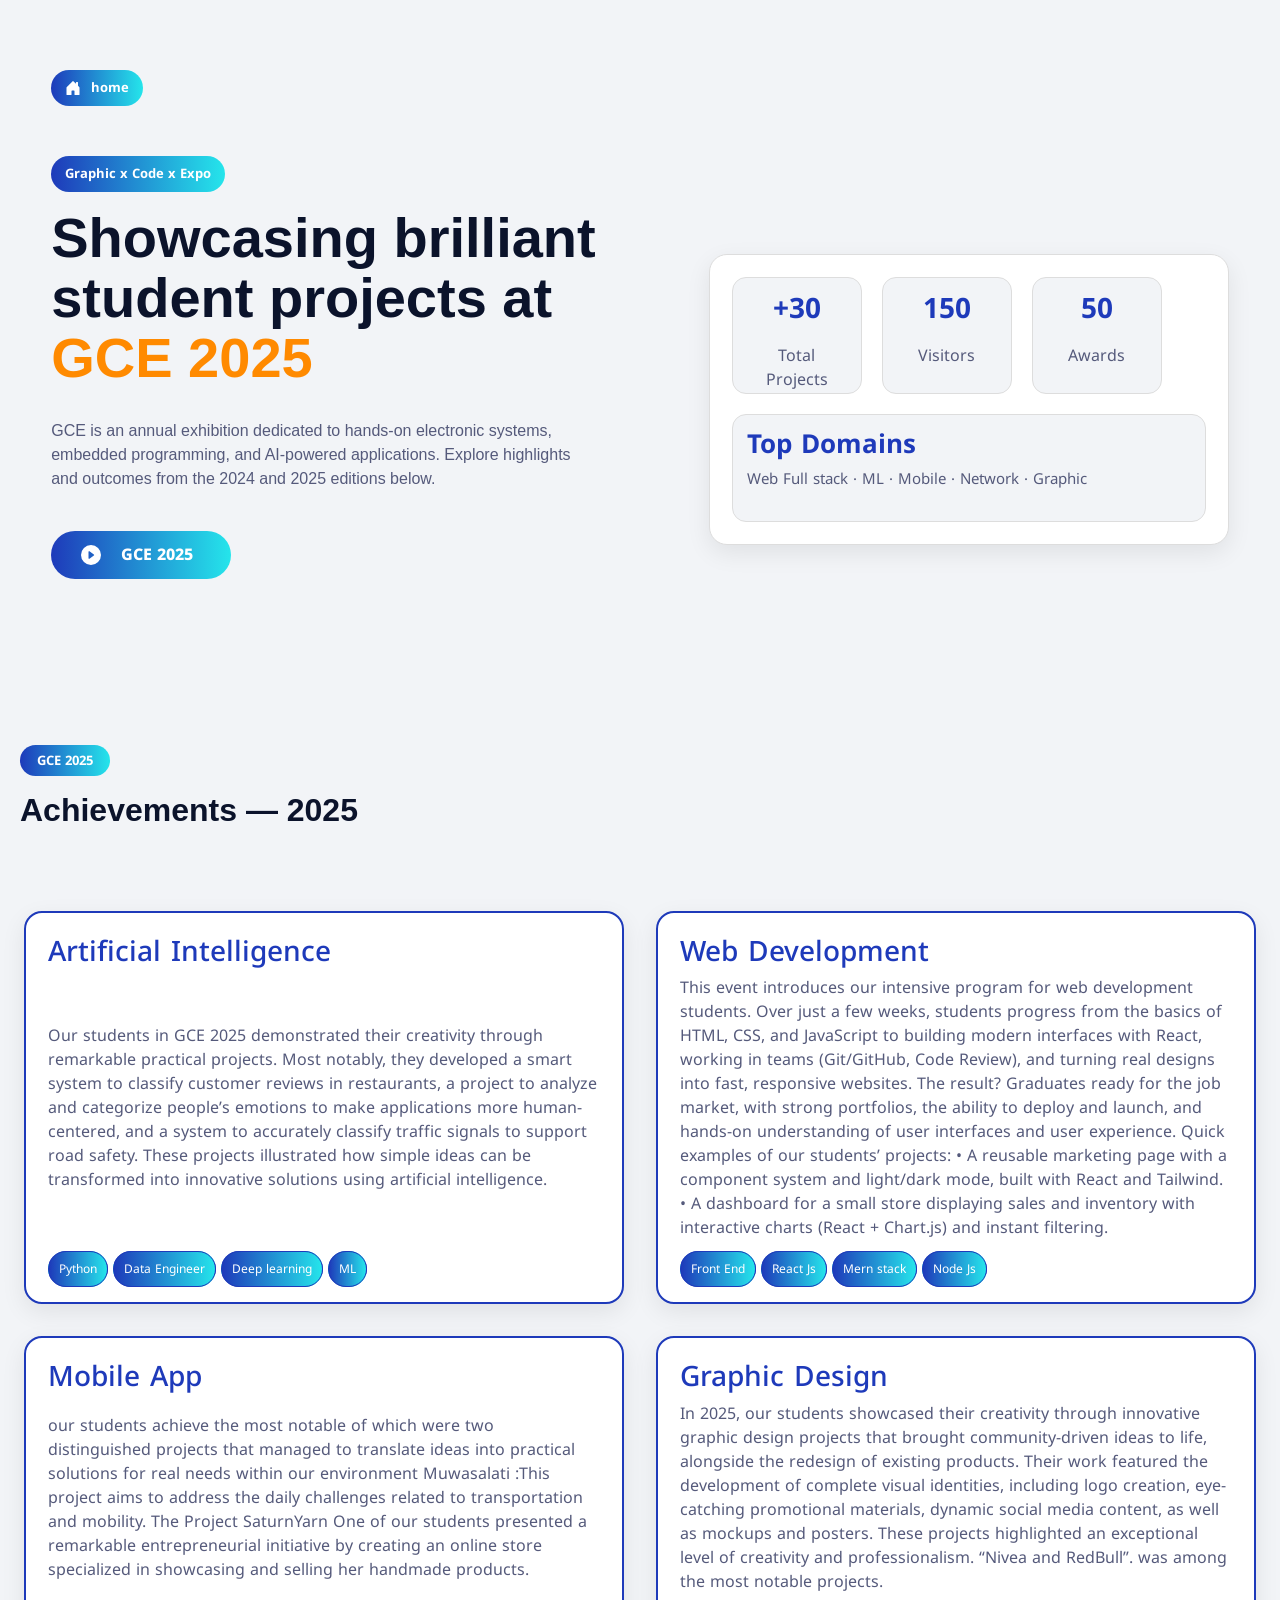
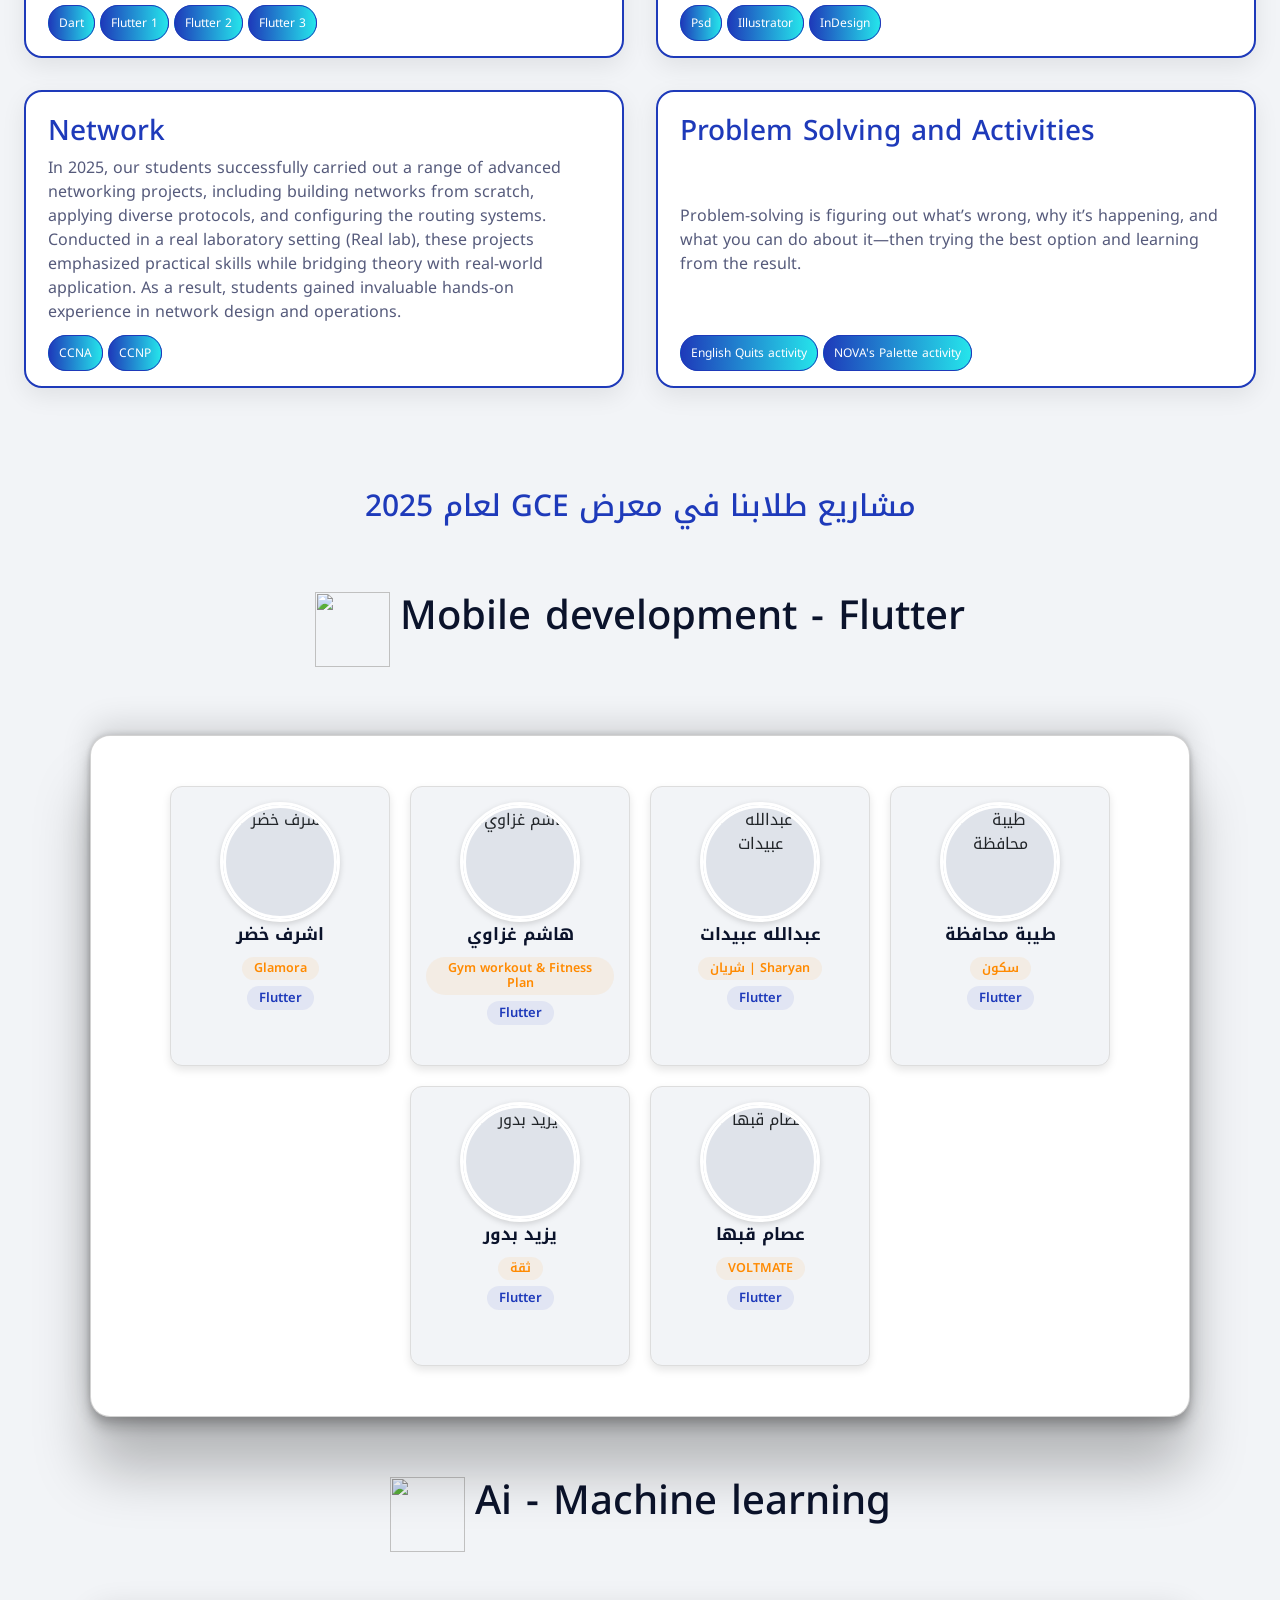
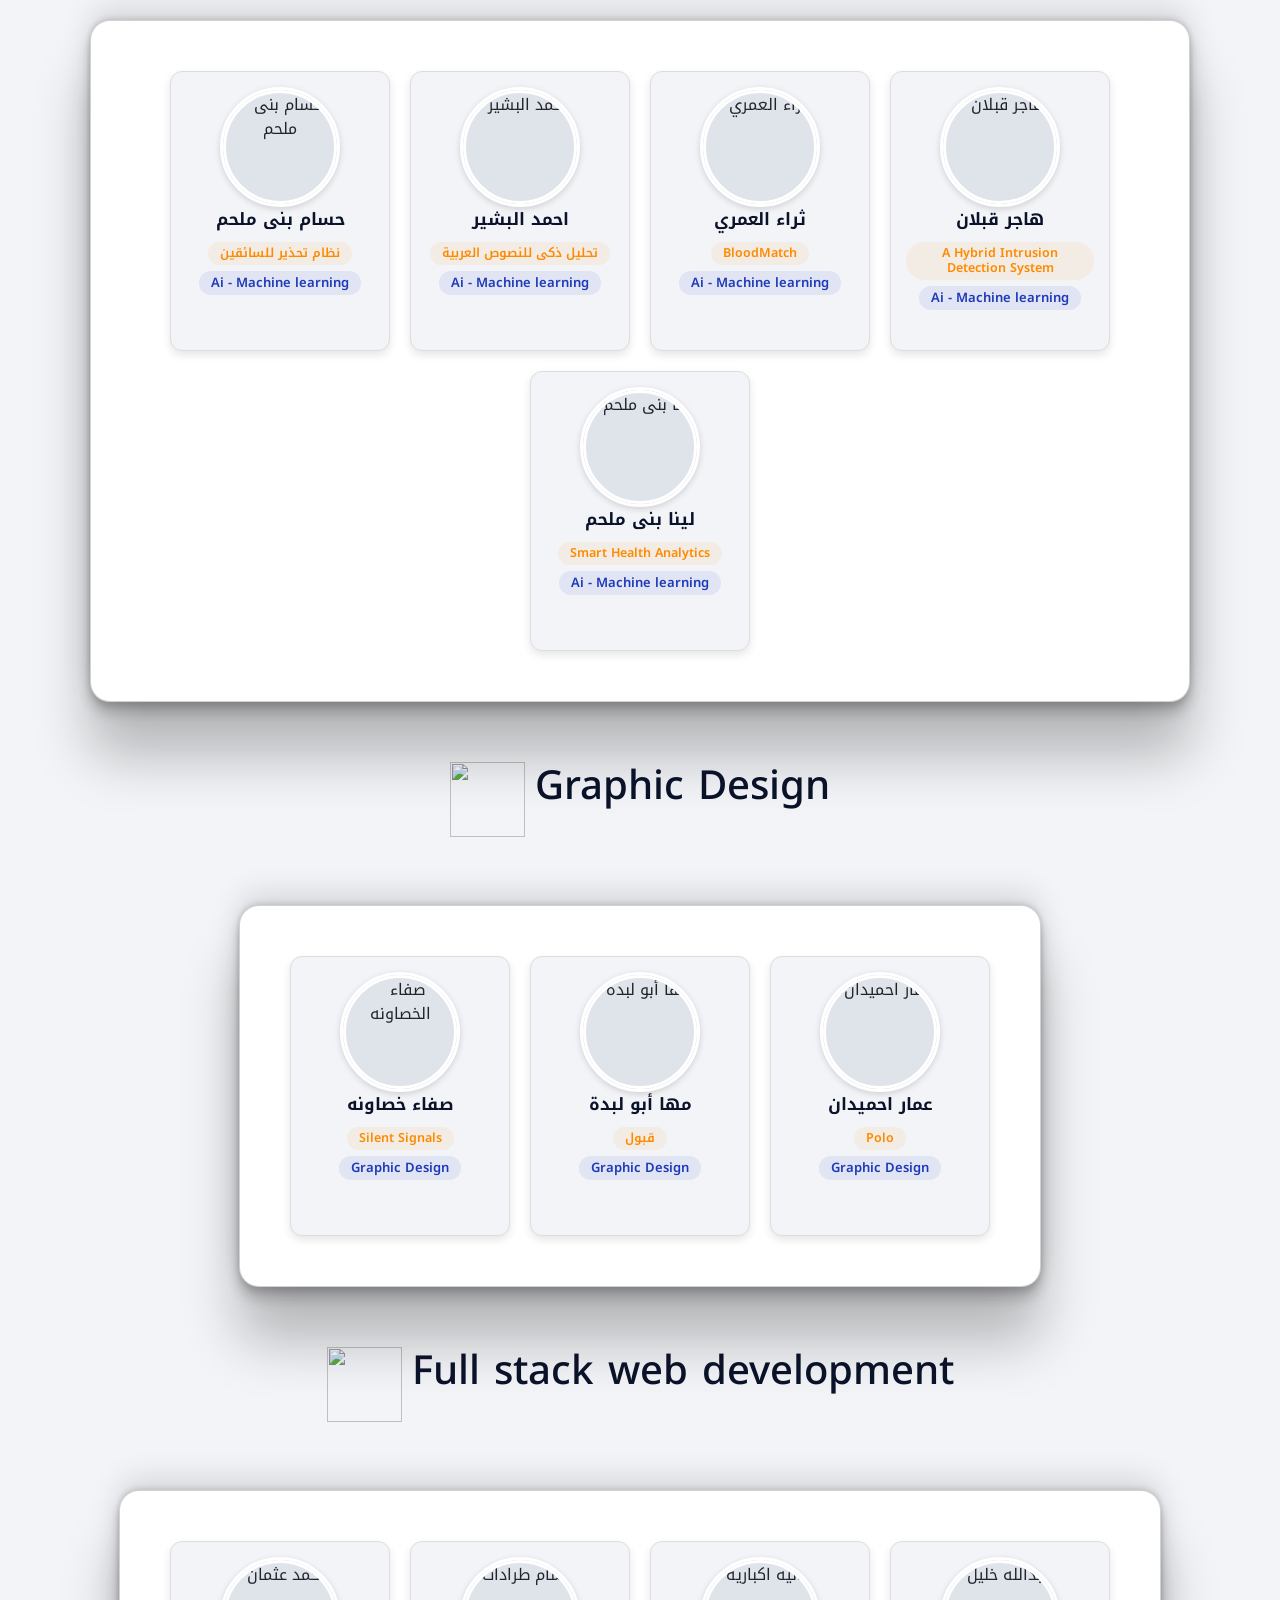
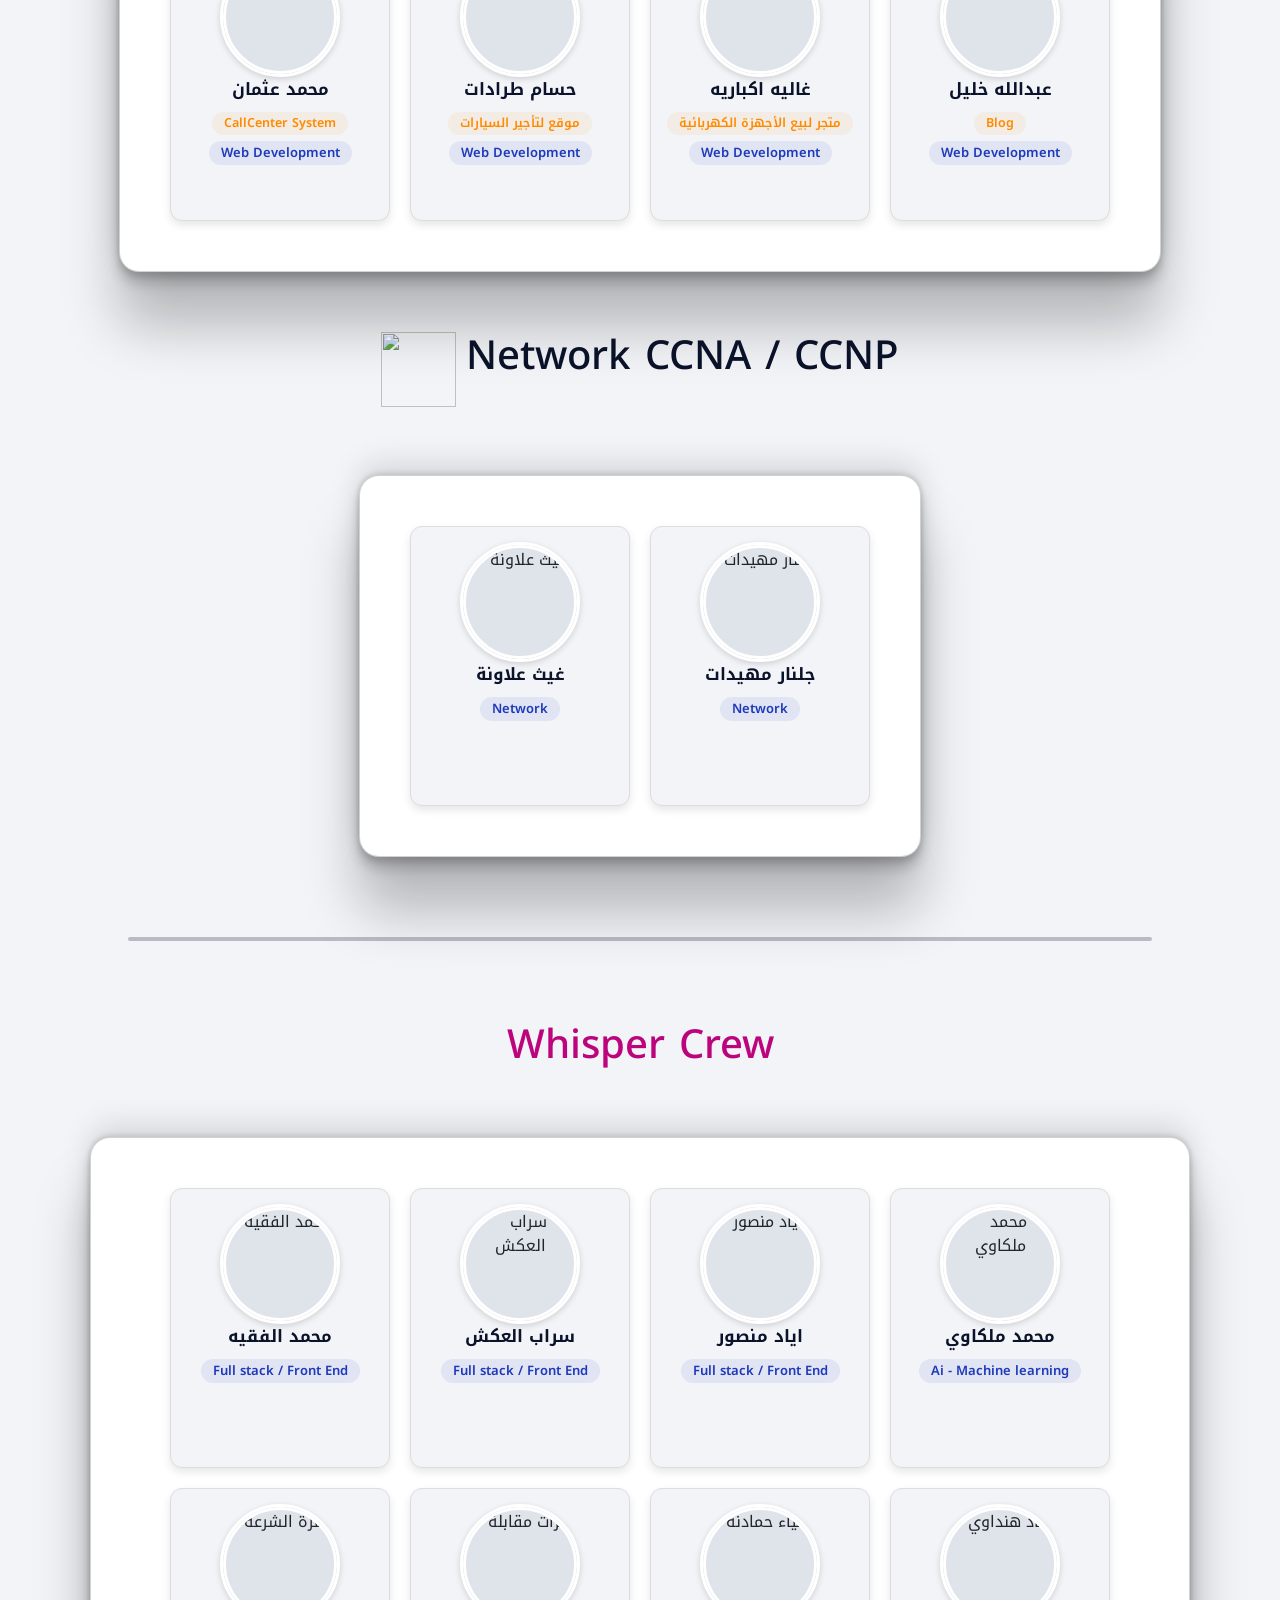
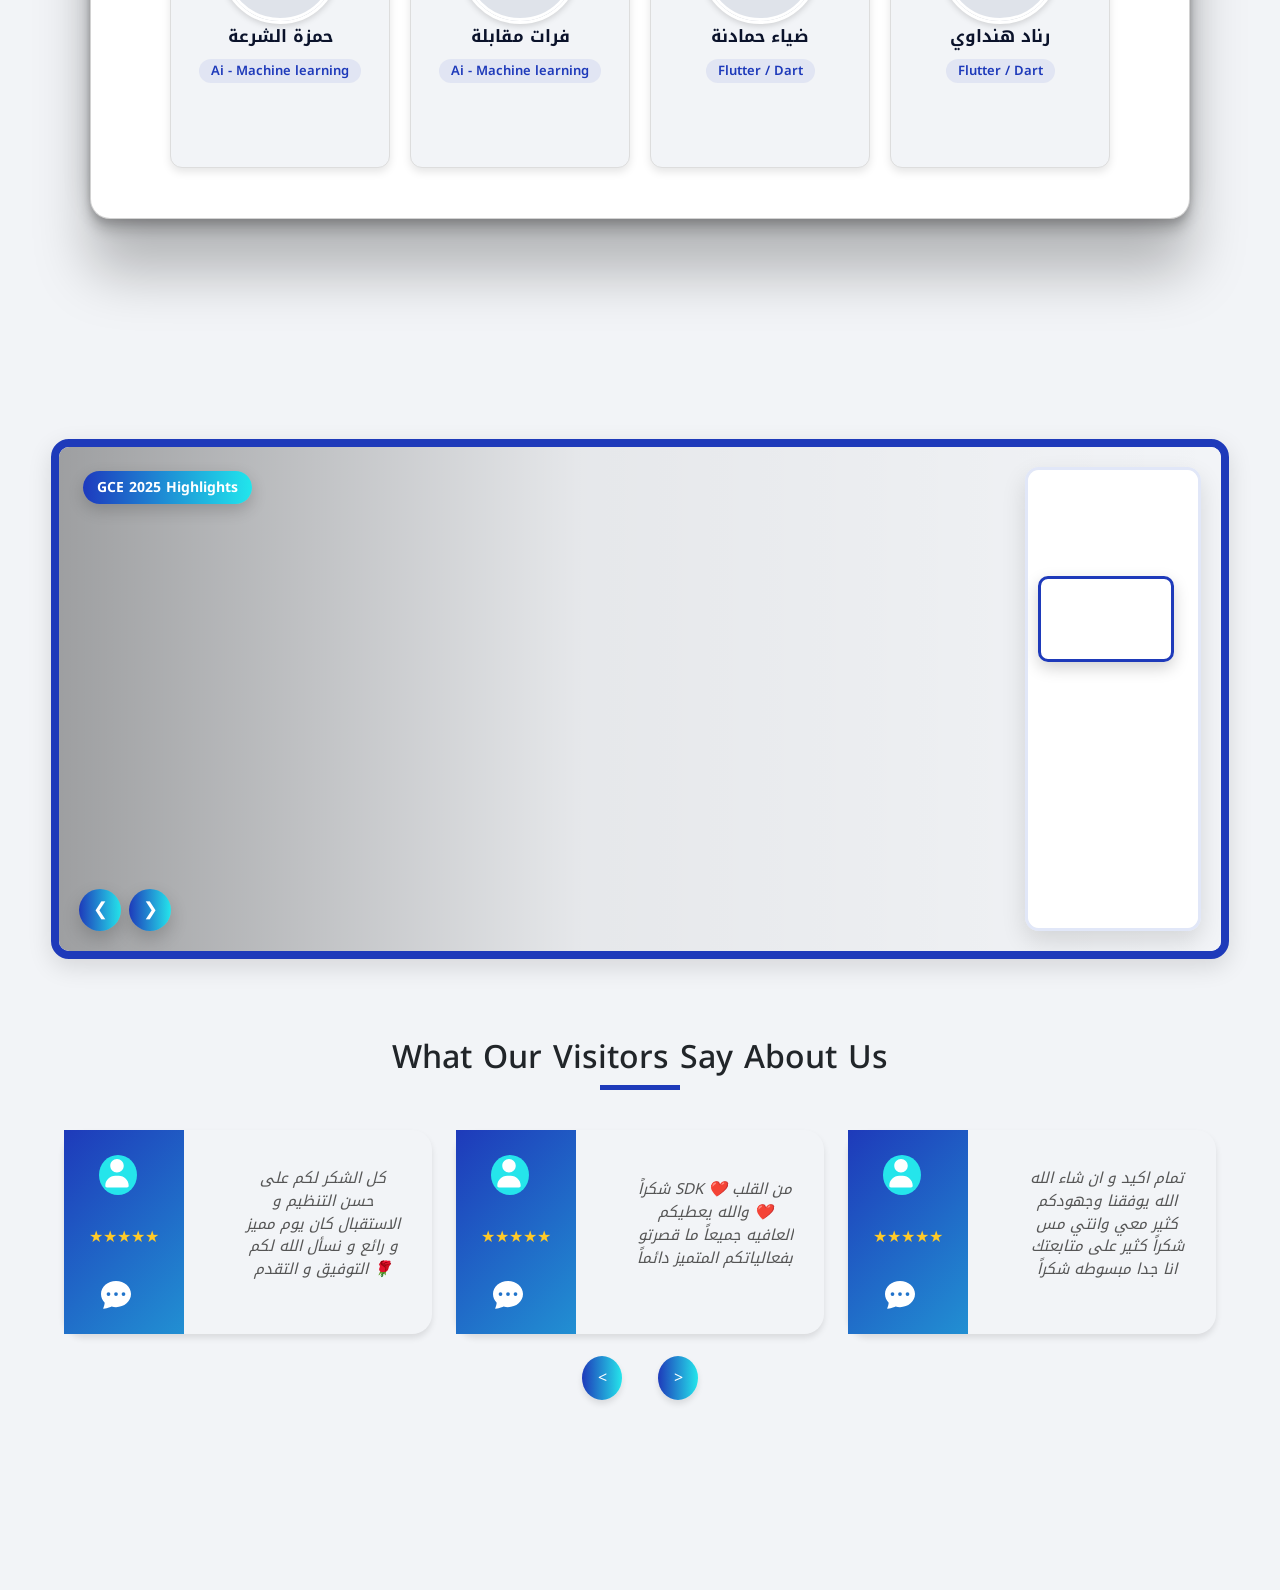
==== commit 0c5f5e51: "Fix image paths and update navigation links for GCE 2025" ====
--- a/HTML/GCE-2025.html
+++ b/HTML/GCE-2025.html
@@ -216,12 +216,12 @@
 
     <h1 id="head-name">   لعام 2025 GCE مشاريع طلابنا في معرض</h1>
 
-    <h1 class="domain-name"> <img src="/image/icons8-flutter-50.png" alt="" width="75px" height="75px"> Mobile development - Flutter</h1>
+    <h1 class="domain-name"> <img src="../image/icons8-flutter-50.png" alt="" width="75px" height="75px"> Mobile development - Flutter</h1>
         <div class="card">
 
             <div class="card-1">
                 <div class="avatar">
-                <img src="/image/اشرف خضر جديد 2.jpg" alt="اشرف خضر">
+                <img src="../image/اشرف خضر جديد 2.jpg" alt="اشرف خضر">
                 </div>
                 <p>اشرف خضر</p>
                 <h3>Glamora</h3>
@@ -230,7 +230,7 @@
 
             <div class="card-1">
                 <div class="avatar">
-                <img src="/image/هاشم غزاوي جديد 3.jpg" alt="هاشم غزاوي">
+                <img src="../image/هاشم غزاوي جديد 3.jpg" alt="هاشم غزاوي">
                 </div>
                 <p>هاشم غزاوي</p>
                 <h3>Gym workout &amp; Fitness Plan</h3>
@@ -239,7 +239,7 @@
 
             <div class="card-1">
                 <div class="avatar">
-                <img src="/image/عبدالله_عبيدات جديد 3.jpg" alt="عبدالله عبيدات">
+                <img src="../image/عبدالله_عبيدات جديد 3.jpg" alt="عبدالله عبيدات">
                 </div>
                 <p>عبدالله عبيدات</p>
                 <h3>شريان | Sharyan</h3>
@@ -248,7 +248,7 @@
 
             <div class="card-1">
                 <div class="avatar">
-                <img src="/image/طيبة محافظة جديد 2.jpg" alt="طيبة محافظة">
+                <img src="../image/طيبة محافظة جديد 2.jpg" alt="طيبة محافظة">
                 </div>
                 <p>طيبة محافظة</p>
                 <h3>سكون</h3>
@@ -257,7 +257,7 @@
 
             <div class="card-1">
                 <div class="avatar">
-                <img src="/image/يزيد جديد 3.jpg" alt="يزيد بدور">
+                <img src="../image/يزيد جديد 3.jpg" alt="يزيد بدور">
                 </div>
                 <p>يزيد بدور</p>
                 <h3>ثقة</h3>
@@ -266,7 +266,7 @@
 
             <div class="card-1">
                 <div class="avatar">
-                <img src="/image/عصام قبها جديد 2.jpg" alt="عصام قبها">
+                <img src="../image/عصام قبها جديد 2.jpg" alt="عصام قبها">
                 </div>
                 <p>عصام قبها</p>
                 <h3>VOLTMATE</h3>
@@ -276,11 +276,12 @@
         </div>
 
     <h1 class="domain-name"> 
+        <img src="../image/icons8-artificial-intelligence-50.png" alt="" width="75px" height="75px"> Ai - Machine learning</h1>
         <div class="card">
 
             <div class="card-1">
                 <div class="avatar">
-                <img src="/image/حسام بني ملحم جديد 2.jpg" alt="حسام بنى ملحم">
+                <img src="../image/حسام بني ملحم جديد 2.jpg" alt="حسام بنى ملحم">
                 </div>
                 <p>حسام بنى ملحم</p>
                 <h3>نظام تحذير للسائقين</h3>
@@ -289,7 +290,7 @@
 
             <div class="card-1">
                 <div class="avatar">
-                <img src="/image/احمد البشير جديد 2.jpg" alt="احمد البشير">
+                <img src="../image/احمد البشير جديد 2.jpg" alt="احمد البشير">
                 </div>
                 <p>احمد البشير</p>
                 <h3>تحليل ذكى للنصوص العربية</h3>
@@ -298,7 +299,7 @@
 
             <div class="card-1">
                 <div class="avatar">
-                <img src="/image/ثراء العمري جديد 2.jpg" alt="ثراء العمري">
+                <img src="../image/ثراء العمري جديد 2.jpg" alt="ثراء العمري">
                 </div>
                 <p>ثراء العمري</p>
                 <h3>BloodMatch</h3>
@@ -307,7 +308,7 @@
 
             <div class="card-1">
                 <div class="avatar">
-                <img src="/image/هاجر القبلان جديد 2.jpg" alt="هاجر قبلان">
+                <img src="../image/هاجر القبلان جديد 2.jpg" alt="هاجر قبلان">
                 </div>
                 <p>هاجر قبلان</p>
                 <h3>A Hybrid Intrusion Detection System</h3>
@@ -316,7 +317,7 @@
 
             <div class="card-1">
                 <div class="avatar">
-                <img src="/image/لينا بني ملحم جديد 2.jpg" alt="لينا بنى ملحم">
+                <img src="../image/لينا بني ملحم جديد 2.jpg" alt="لينا بنى ملحم">
                 </div>
                 <p>لينا بنى ملحم</p>
                 <h3>Smart Health Analytics</h3>
@@ -325,12 +326,12 @@
 
         </div>
 
-    <h1 class="domain-name"> <img src="/image/icons8-graphic-design-50.png" alt="" width="75px" height="75px"> Graphic Design</h1>
+    <h1 class="domain-name"> <img src="../image/icons8-graphic-design-50.png" alt="" width="75px" height="75px"> Graphic Design</h1>
         <div class="card">
 
             <div class="card-1">
                 <div class="avatar">
-                <img src="/image/صفاء خصاونه جديد 2.jpg" alt="صفاء الخصاونه">
+                <img src="../image/صفاء خصاونه جديد 2.jpg" alt="صفاء الخصاونه">
                 </div>
                 <p>صفاء خصاونه</p>
                 <h3>Silent Signals</h3>
@@ -339,7 +340,7 @@
 
             <div class="card-1">
                 <div class="avatar">
-                <img src="/image/مها ابو لبدة جديد 2.jpg" alt="مها أبو لبدة">
+                <img src="../image/مها ابو لبدة جديد 2.jpg" alt="مها أبو لبدة">
                 </div>
                 <p>مها أبو لبدة</p>
                 <h3>قبول</h3>
@@ -348,7 +349,7 @@
 
             <div class="card-1">
                 <div class="avatar">
-                <img src="/image/عمار احميدان جديد 3.jpg" alt="عمار احميدان">
+                <img src="../image/عمار احميدان جديد 3.jpg" alt="عمار احميدان">
                 </div>
                 <p>عمار احميدان</p>
                 <h3>Polo</h3>
@@ -357,12 +358,12 @@
 
         </div>
 
-    <h1 class="domain-name"> <img src="/image/icons8-web-50.png" alt="" width="75px" height="75px"> Full stack web development</h1>
+    <h1 class="domain-name"> <img src="../image/icons8-web-50.png" alt="" width="75px" height="75px"> Full stack web development</h1>
         <div class="card">
 
             <div class="card-1">
                 <div class="avatar">
-                <img src="/image/محمد عثمان جديد 2.jpg" alt="محمد عثمان">
+                <img src="../image/محمد عثمان جديد 2.jpg" alt="محمد عثمان">
                 </div>
                 <p>محمد عثمان</p>
                 <h3>CallCenter System</h3>
@@ -371,7 +372,7 @@
 
             <div class="card-1">
                 <div class="avatar">
-                <img src="/image/حسام جديد 3.jpg" alt="حسام طرادات">
+                <img src="../image/حسام جديد 3.jpg" alt="حسام طرادات">
                 </div>
                 <p>حسام طرادات</p>
                 <h3>موقع لتأجير السيارات</h3>
@@ -380,7 +381,7 @@
 
             <div class="card-1">
                 <div class="avatar">
-                <img src="/image/غاليه.jpg" alt="غاليه اكباريه">
+                <img src="../image/غاليه.jpg" alt="غاليه اكباريه">
                 </div>
                 <p>غاليه اكباريه</p>
                 <h3>متجر لبيع الأجهزة الكهربائية</h3>
@@ -389,7 +390,7 @@
 
             <div class="card-1">
                 <div class="avatar">
-                <img src="/image/عبدالله خليل جديد 3.jpg" alt="عبدالله خليل">
+                <img src="../image/عبدالله خليل جديد 3.jpg" alt="عبدالله خليل">
                 </div>
                 <p>عبدالله خليل</p>
                 <h3>Blog</h3>
@@ -398,12 +399,12 @@
 
         </div>
 
-    <h1 class="domain-name"> <img src="/image/icons8-thin-client-50.png" alt="" width="75px" height="75px"> Network CCNA / CCNP</h1>
+    <h1 class="domain-name"> <img src="../image/icons8-thin-client-50.png" alt="" width="75px" height="75px"> Network CCNA / CCNP</h1>
         <div class="card">
 
             <div class="card-1">
                 <div class="avatar">
-                <img src="/image/غيث علاونه جديد 2.jpg" alt="غيث علاونة">
+                <img src="../image/غيث علاونه جديد 2.jpg" alt="غيث علاونة">
                 </div>
                 <p>غيث علاونة</p>
                 <h5>Network</h5>
@@ -411,7 +412,7 @@
 
             <div class="card-1">
                 <div class="avatar">
-                <img src="/image/جلنار جديد 3.jpg" alt="جلنار مهيدات">
+                <img src="../image/جلنار جديد 3.jpg" alt="جلنار مهيدات">
                 </div>
                 <p>جلنار مهيدات</p>
                 <h5>Network</h5>
@@ -429,7 +430,7 @@
 
             <div class="card-1">
                 <div class="avatar">
-                <img src="/image/محمد الفقيه جديد 2.jpg" alt="محمد الفقيه">
+                <img src="../image/محمد الفقيه جديد 2.jpg" alt="محمد الفقيه">
                 </div>
                 <p>محمد الفقيه</p>
                 <h5>Full stack / Front End</h5>
@@ -437,7 +438,7 @@
 
             <div class="card-1">
                 <div class="avatar">
-                <img src="/image/Unknown_person.jpg" alt="سراب العكش">
+                <img src="../image/Unknown_person.jpg" alt="سراب العكش">
                 </div>
                 <p>سراب العكش</p>
                 <h5>Full stack / Front End</h5>
@@ -445,7 +446,7 @@
 
             <div class="card-1">
                 <div class="avatar">
-                <img src="/image/اياد منصور جديد.jpg" alt="اياد منصور">
+                <img src="../image/اياد منصور جديد.jpg" alt="اياد منصور">
                 </div>
                 <p>اياد منصور</p>
                 <h5>Full stack / Front End</h5>
@@ -453,7 +454,7 @@
 
             <div class="card-1">
                 <div class="avatar">
-                <img src="/image/محمد ملكاوي جديد 2.jpg" alt="محمد ملكاوي">
+                <img src="../image/محمد ملكاوي جديد 2.jpg" alt="محمد ملكاوي">
                 </div>
                 <p>محمد ملكاوي</p>
                 <h5>Ai - Machine learning</h5>
@@ -461,7 +462,7 @@
 
             <div class="card-1">
                 <div class="avatar">
-                <img src="/image/حمزة الشرعة جديد 2.jpg" alt="حمزة الشرعة">
+                <img src="../image/حمزة الشرعة جديد 2.jpg" alt="حمزة الشرعة">
                 </div>
                 <p>حمزة الشرعة</p>
                 <h5>Ai - Machine learning</h5>
@@ -469,7 +470,7 @@
 
             <div class="card-1">
                 <div class="avatar">
-                <img src="/image/فرات جديد 3.jpg" alt="فرات مقابلة">
+                <img src="../image/فرات جديد 3.jpg" alt="فرات مقابلة">
                 </div>
                 <p>فرات مقابلة</p>
                 <h5>Ai - Machine learning</h5>
@@ -477,7 +478,7 @@
 
             <div class="card-1">
                 <div class="avatar">
-                <img src="/image/ضياء حمادنة جديد 2.jpg" alt="ضياء حمادنة">
+                <img src="../image/ضياء حمادنة جديد 2.jpg" alt="ضياء حمادنة">
                 </div>
                 <p>ضياء حمادنة</p>
                 <h5>Flutter / Dart</h5>
@@ -485,7 +486,7 @@
 
             <div class="card-1">
                 <div class="avatar">
-                <img src="/image/رناد جديد 3.jpg" alt="رناد هنداوي">
+                <img src="../image/رناد جديد 3.jpg" alt="رناد هنداوي">
                 </div>
                 <p>رناد هنداوي</p>
                 <h5>Flutter / Dart</h5>
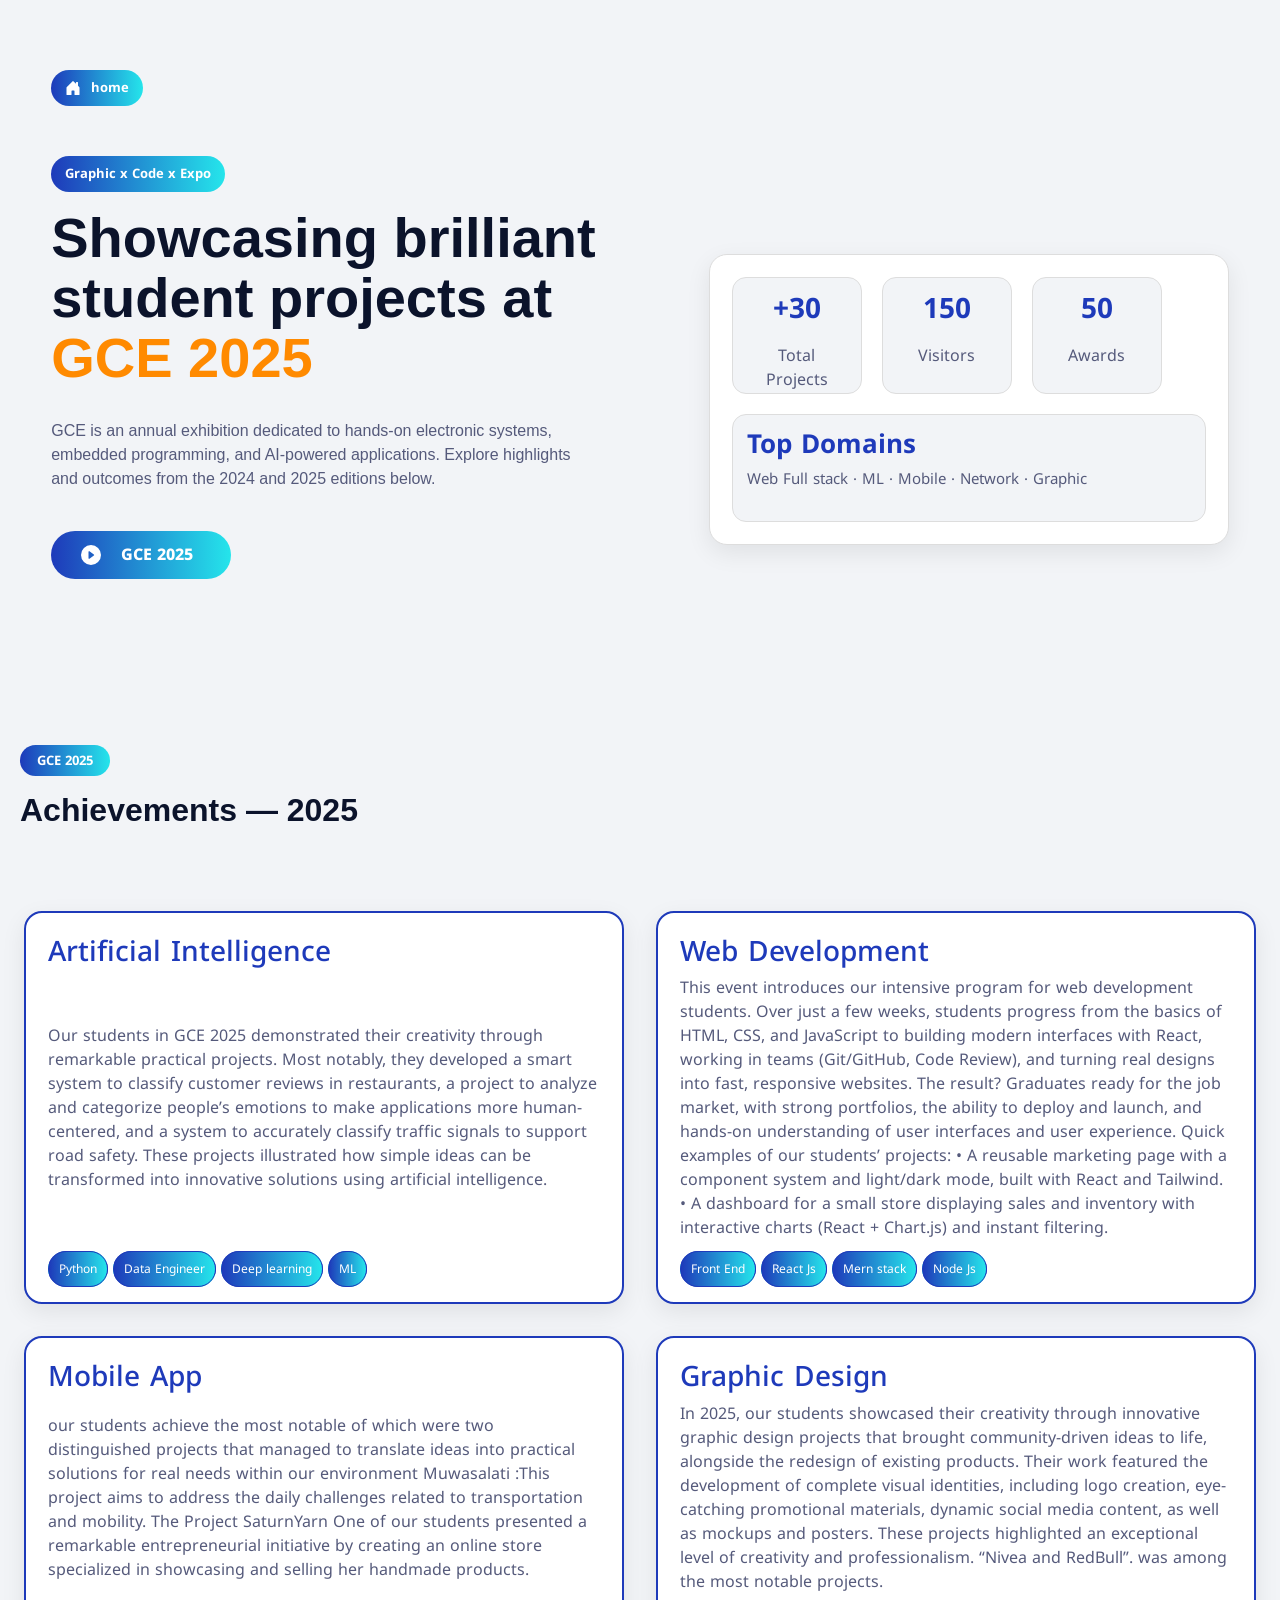
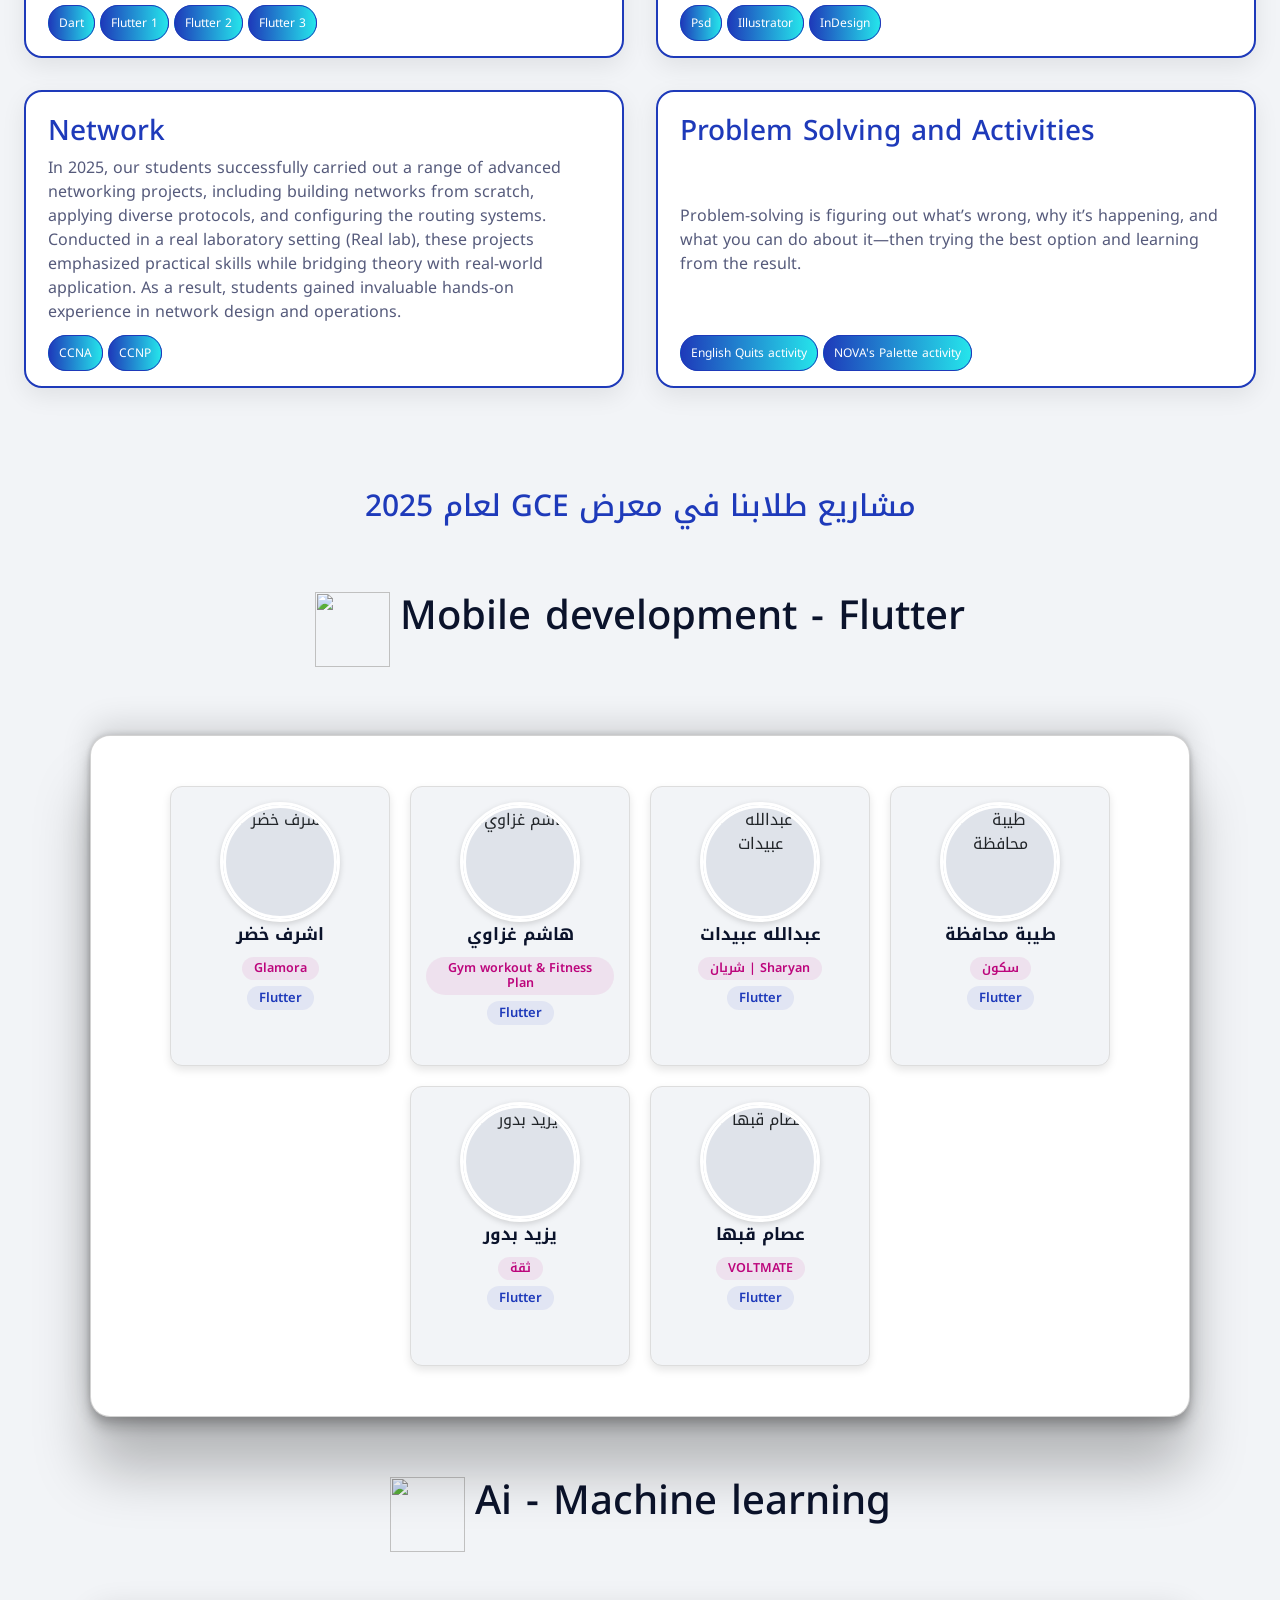
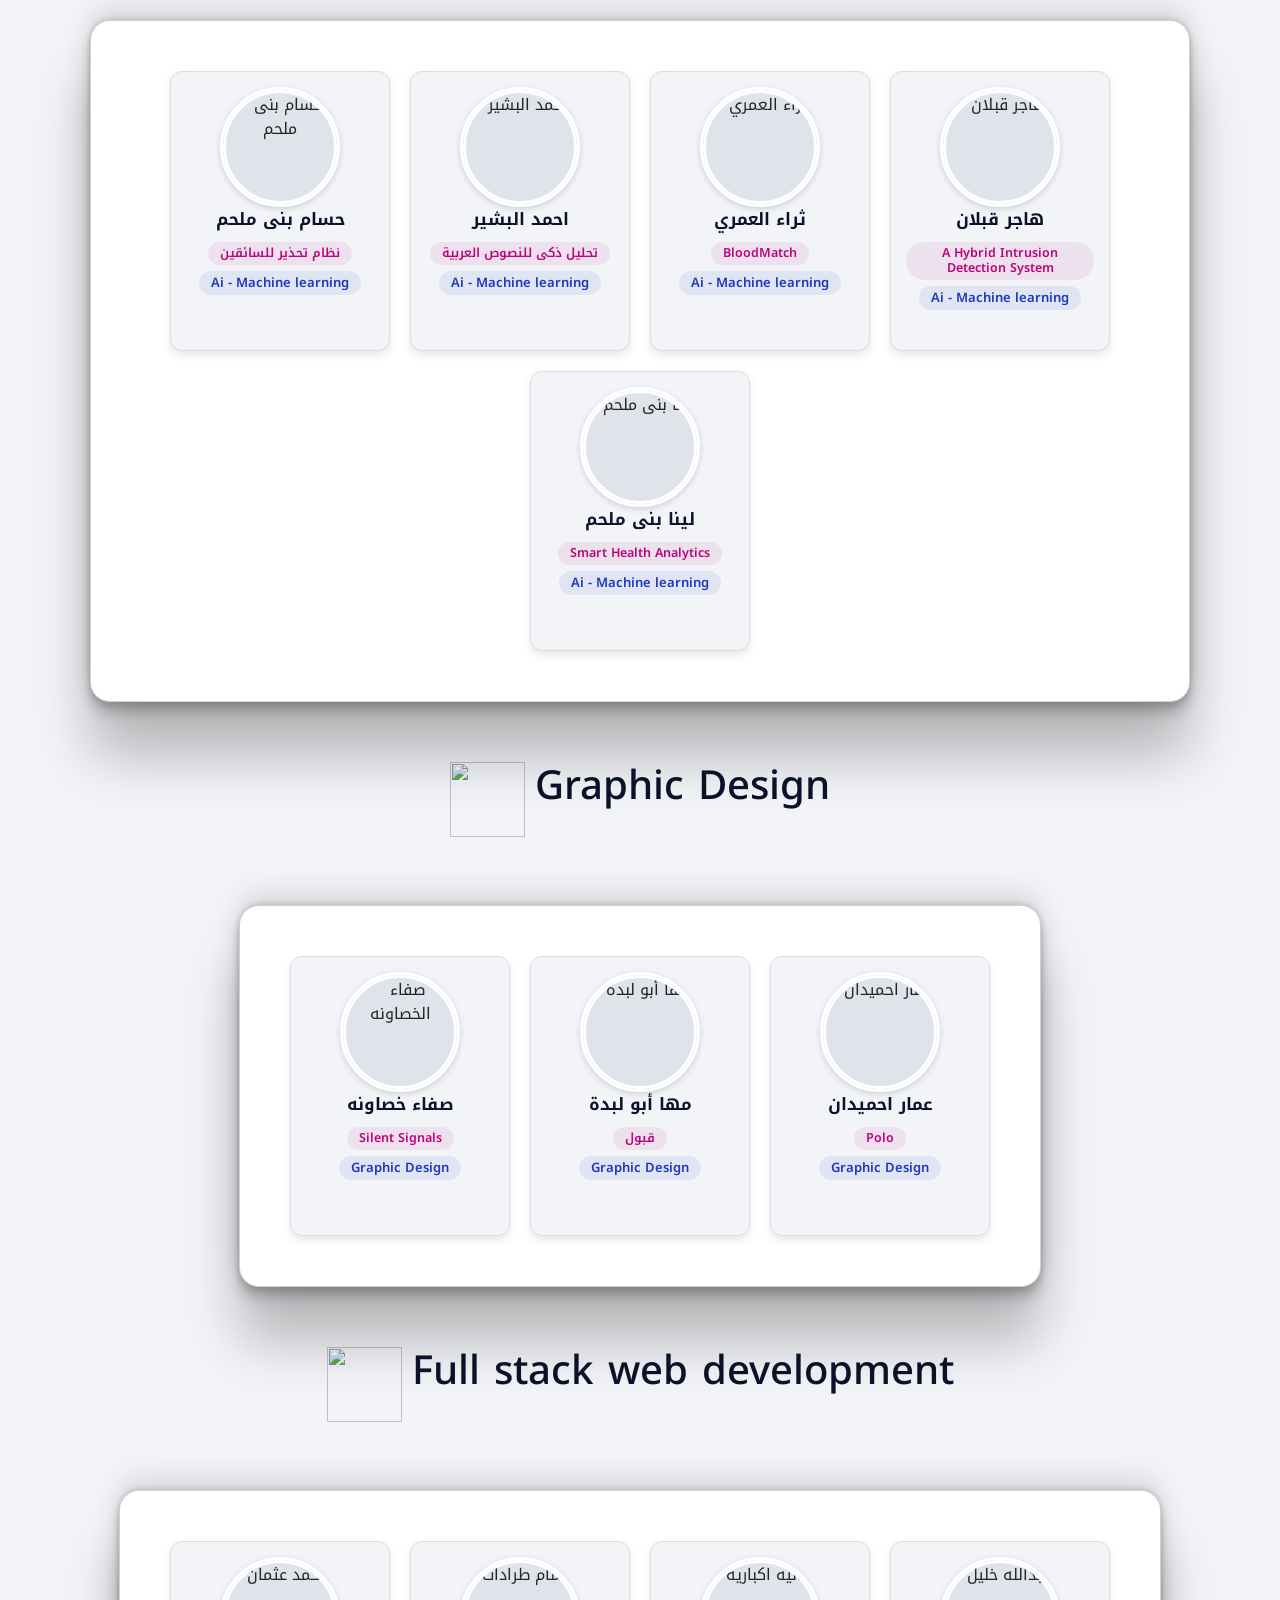
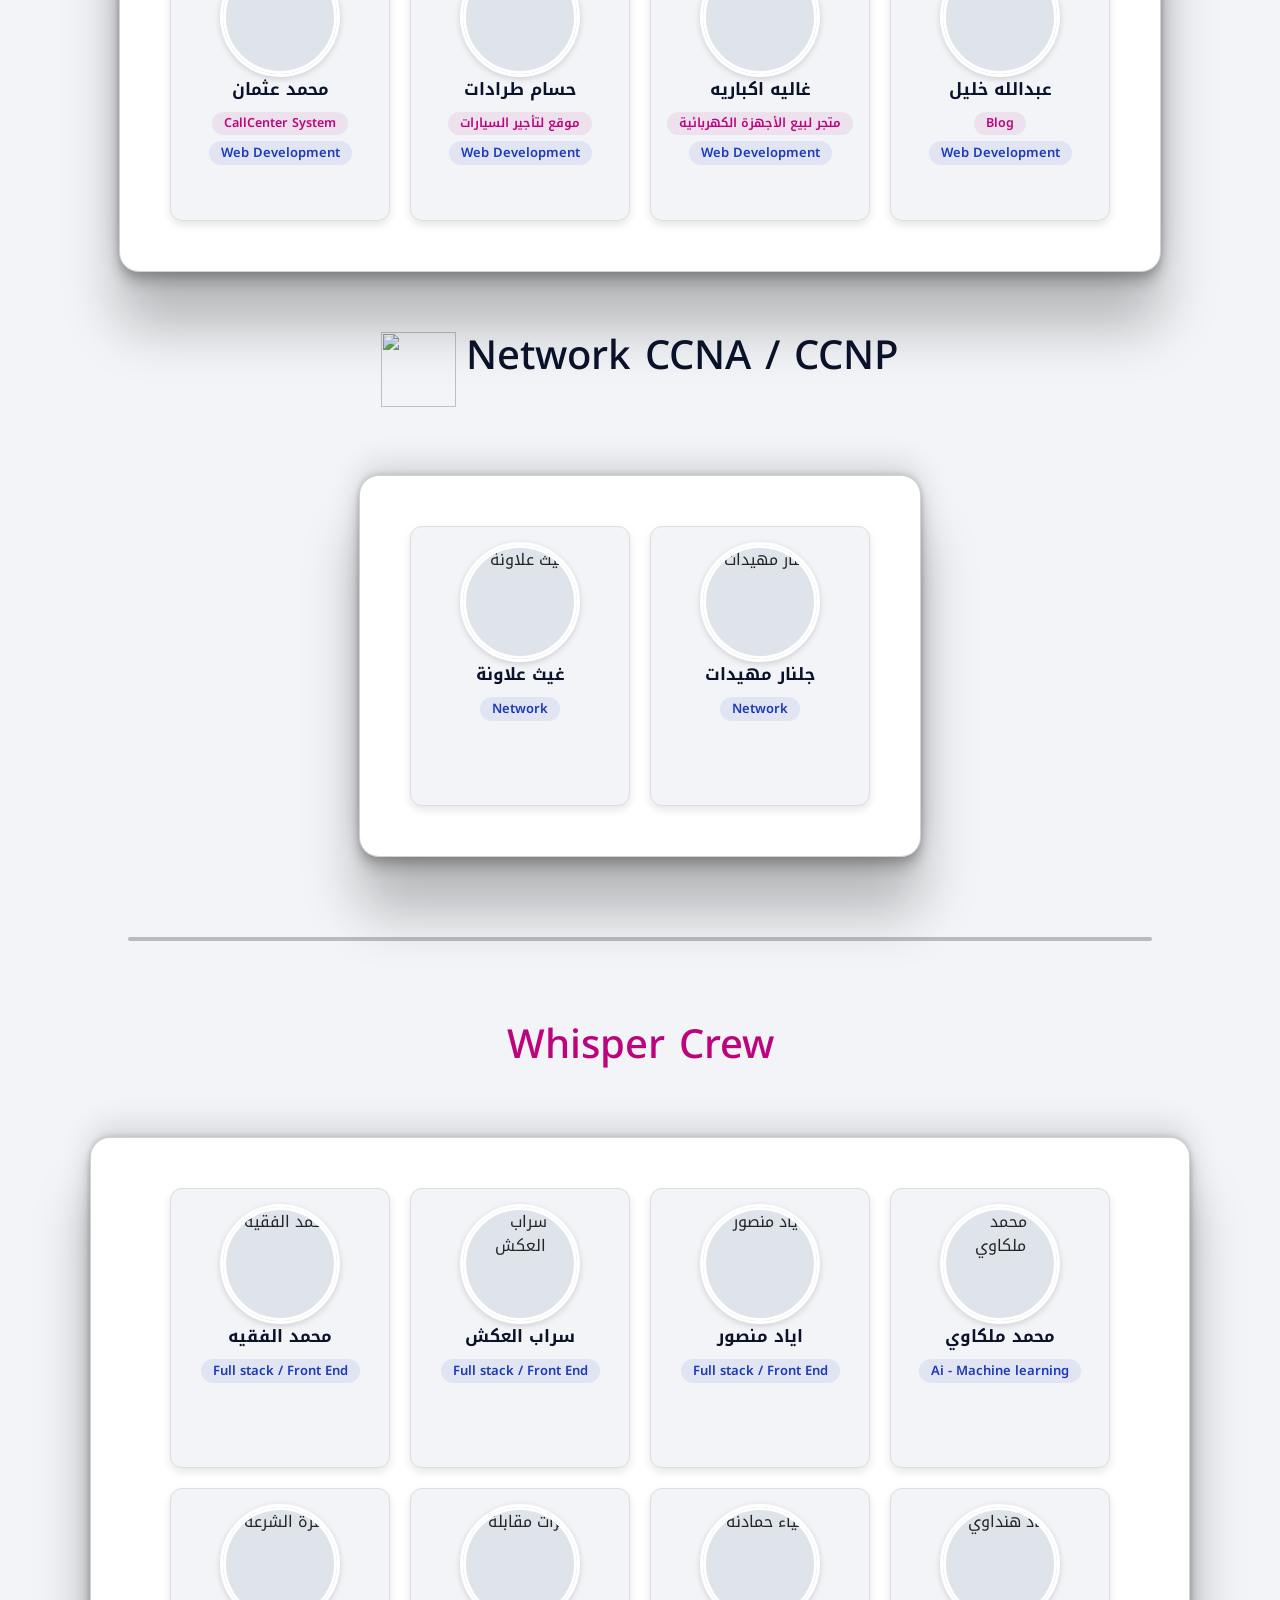
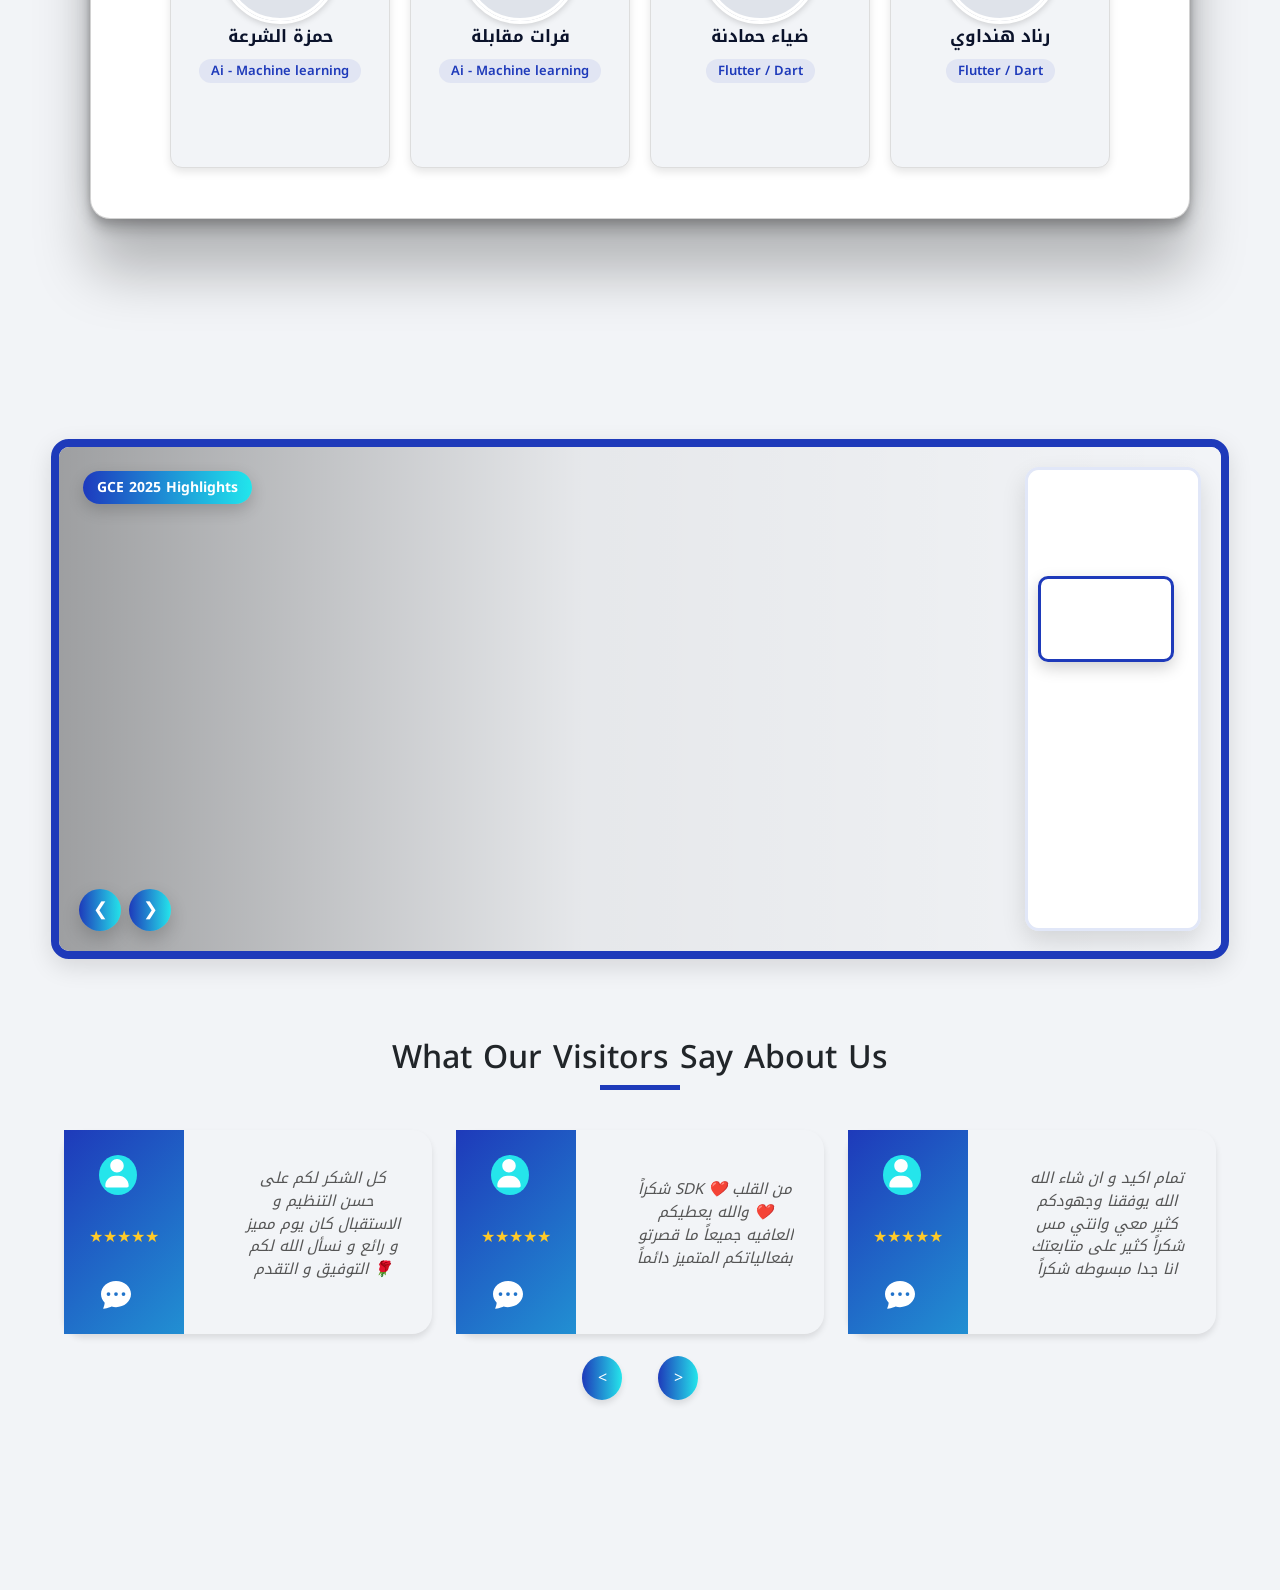
==== commit f4f3a63f: "Add styles for project name on page 3 and update HTML body class for GCE 2025" ====
--- a/HTML/GCE-2025.html
+++ b/HTML/GCE-2025.html
@@ -12,7 +12,7 @@
 
 
 </head>
-<body>
+<body class="gce-2025">
     
 
 <div id="maingrid-header">
--- a/CSS/GCE.css
+++ b/CSS/GCE.css
@@ -1542,4 +1542,6 @@
   .gce-title h3{
     font-size: clamp(24px, 3.2vw, 28px);
   }
-}+}
+
+
--- a/CSS/style.css
+++ b/CSS/style.css
@@ -409,6 +409,11 @@
     margin: 6px 0 0;
 }
 
+/* ===== لون اسم المشروع في 2025 ===== */
+body.gce-2025 #page3 .card-1 h3 {
+    color: #bc057c;
+    background: rgba(188, 5, 124, 0.08);
+}
 .card-1 p {
     font-weight: bold;
     color: #0B132B;
@@ -1335,1342 +1340,3 @@
     }
 }
 
-@import url('https://fonts.googleapis.com/css2?family=Arimo:ital,wght@0,400..700;1,400..700&family=El+Messiri:wght@400..700&family=Fjalla+One&family=Montserrat:ital,wght@0,100..900;1,100..900&family=Noto+Kufi+Arabic:wght@100..900&family=Oswald:wght@200..700&display=swap');
-@import url('https://fonts.googleapis.com/css2?family=Arimo:ital,wght@0,400..700;1,400..700&family=El+Messiri:wght@400..700&family=Fjalla+One&family=Montserrat:ital,wght@0,100..900;1,100..900&family=Noto+Kufi+Arabic:wght@100..900&family=Oswald:wght@200..700&family=Sansation:ital,wght@0,300;0,400;0,700;1,300;1,400;1,700&display=swap');
-* {
-    margin: 0;
-    padding: 0;
-    box-sizing: border-box;
-}
-
-
-html {
-    scroll-behavior: smooth;
-}
-
-body {
-    overflow-x: hidden;
-    font-family: "Arimo", sans-serif;
-    font-optical-sizing: auto;
-    font-weight: 1px;
-    font-style: normal;
-    font-family: "Noto Kufi Arabic", sans-serif;
-    font-optical-sizing: 10px;
-    font-weight: 10px;
-    font-style: normal;
-}
-/* first page */
-
-#landing {
-    position: fixed;
-    top: 0;
-    left: 0;
-    width: 100%;
-    height: 100vh;
-    background: linear-gradient(to bottom, #1C2541, #0B132B); /* Ali*/
-    color: white;
-    display: flex;
-    flex-direction: column;
-    align-items: center;
-    justify-content: center;
-    transition: transform 1s ease-in-out, opacity 1s ease-in-out;
-    z-index: 2000;
-    
-
-}
-
-#left-logo {
-    display: grid;
-    grid-template-columns: auto auto;
-    text-align: center;
-    gap: 70px;
-    align-items: center;
-    padding-right:60px;
-}
-#left-logo img {
-    width: 300px;
-}
-#landing.hidden {
-    transform: translateY(-100%);
-    opacity: 0;
-}
-
-#nav {
-    background: #f4f4f4;
-    height: 90px;
-    box-shadow: rgba(0, 0, 0, 0.45) 0px 25px 20px -20px;
-    display: flex;
-    flex-direction: row;
-    justify-content: space-between;
-    padding: 40px 40px;
-    align-items: center;
-    position: fixed;
-    top: 0;
-    left: 0;
-    width: 100%;
-    z-index: 1000;
-    background-color: #0B132B;
-}
-
-
-#nav ul {
-    display: flex;
-    gap: 60px;
-    list-style: none;
-
-}
-#nav img {
-    width: 130px;
-}
-#nav ul li a {
-    text-decoration: none;
-    color: rgb(255, 255, 255);
-    transition: all 0.6s;
-    font-weight: bold;
-}
-
-#nav ul li a:hover {
-    padding: 10px;
-    background: #FF8C00;
-    border-radius: 5px;
-
-}
-.text ul li {
-    direction: rtl;
-    font-size: 14px;
-}
-.video-container {
-    position: relative;
-    width: 100%;
-    height: 100vh;
-    overflow: hidden;
-}
-#imge1 img {
-    width: 1000px;
-}
-#bg-video {
-    position: absolute;
-    top: 0;
-    left: 0;
-    width: 100%;
-    height: 100%;
-    object-fit: cover;
-    z-index: 1;
-}
-
-.overlay {
-    position: absolute;
-    top: 0;
-    left: 0;
-    width: 100%;
-    height: 100%;
-    background: rgba(0,0,0,0.6);
-    z-index: 2;
-}
-
-#aboutSDK {
-    position: absolute;
-    top: 0;
-    left: 0;
-    width: 100%;
-    height: 100%;
-    display: grid;
-    grid-template-columns: 1fr 1fr;
-    justify-items: center;
-    grid-template-areas: "logo-left aboutGCE-right";
-    align-items: center;
-    gap: 30px;
-    text-align: right;
-    padding: 40px;
-    padding-right: 140px;
-    color: white;
-    z-index: 3; 
-    font-family: "Noto Kufi Arabic", sans-serif;
-    font-optical-sizing: 10px;
-    font-weight: 10px;
-    font-style: normal;
-}
-#logo-left {
-    grid-area: logo-left;
-}
-#enter-btn {
-    padding: 15px 60px;
-    font-size: 18px;
-    cursor: pointer;
-    border-radius: 20px;
-    border: none;
-    background-color: #FF8C00;
-    transition: all 0.5s;
-    font-weight: bold;
-    color: #0B132B;
-    
-
-}
-#enter-btn:hover{
-    color: #0B132B ;
-    background-color:#00D8F6;
-    padding: 20px 70px;
-    font-weight: bold
-}
-
-#landing h1 {
-    font-size: 60px;
-}
-#logo-left img {
-    width: 500px;
-}
-#page1 {
-    height: 100vh;
-}
-
-#page1::before {
-    content: "";
-    position: absolute;
-    top: 0;
-    left: 0;
-    width: 100%;
-    height: 100%;
-    
-}
-
-#aboutGCE-right {
-    display: flex;
-    flex-direction: column;
-    gap: 30px;
-    grid-area: aboutGCE-right;
-
-
-}
-
-#aboutGCE-right p {
-    font-size: 16px;
-}
-/* page-e */
-#page-e {
-    display: grid;
-    grid-template-columns: 1fr 2fr ;
-    padding: 50px 100px ;
-    gap: 50px;
-    text-align: center;
-    align-items: center;
-}
-#page-e-left img {
-    width: 500px;
-}
-#page-e-right  {
-    text-align: right;
-    font-weight: bold;
-    font-size: 17px
-
-}
-/* page 2 */
-
-#page2 img {
-    width: 120px;
-}
-
-#first-contene {
-    display: flex;
-}
-
-#page2 {
-    width: 100%;
-    padding: 100px 100px;
-    color: #0B132B;
-}
-
-.row {
-    display: flex;
-    align-items: center;
-    justify-content: space-between;
-
-    
-}
-
-.row .text {
-    flex: 1;
-    display: flex;
-    flex-direction: column;
-    gap: 10px;
-    text-align: right;
-}
-.row .text h1 {
-    color: #1E3ABA;
-}
-.row .text p {
-    color: #0B132B; 
-    line-height: 1.8;
-}
-.row .text ul {
-    list-style: none;
-    padding: 0;
-    display: flex;
-    flex-direction: column;
-    gap: 8px;
-}
-.row .text ul li {
-    color: #0B132B; 
-    position: relative;
-    padding-right: 20px;
-}
-.row .text ul li::before {
-    content: "•";
-    color: #1E3ABA; 
-    position: absolute;
-    right: 0;
-    font-size: 20px;
-    line-height: 1;
-}
-.row .image {
-    flex: 0.4;
-    display: flex;
-    justify-content: center;
-    align-items: center;
-    text-align: right;
-}
-
-.row .image img {
-    max-width: 100%;
-    height: auto;
-}
-.pill {
-    margin: 20px auto;
-    height:0px;
-    border-radius: 2px;
-    color: #0B132B;
-    border: 2px solid currentColor;
-    width: 80%;
-}
-/* page 3 */
-#page3 {
-    display: flex;
-    flex-direction: column;
-    justify-content: center;
-    align-items: center;
-    padding: 100px 0;
-    gap: 60px;
-}
-
-#head-name {
-    font-size: 30px;
-    color: #1E3ABA; /* Ali */
-}
-
-.domain-name {
-    text-align: center;
-    display: flex;
-    gap: 10px;
-    color: #0B132B;
-
-}
-
-.card {
-    display: flex;
-    flex-direction: row;
-    text-align: center;
-    flex-wrap: wrap;
-    justify-content: center;
-    gap: 20px;
-    width: fit-content;
-    max-width: 1100px;
-    padding: 50px;
-    border-radius: 20px;
-    box-shadow: rgba(0, 0, 0, 0.25) 0px 54px 55px, rgba(0, 0, 0, 0.12) 0px -12px 30px, rgba(0, 0, 0, 0.12) 0px 4px 6px, rgba(0, 0, 0, 0.17) 0px 12px 13px, rgba(0, 0, 0, 0.09) 0px -3px 5px;
-    margin: 0 auto;
-}
-
-
-
-.project-name table {
-    border-collapse: collapse;
-    width: 100%;
-    text-align: center;
-}
-
-#whisper-icon {
-    display: flex;
-    gap: 30px;
-}
-#whisper-icon svg {
-    width: 60px;
-    
-    
-}
-
-.card-1 {
-    width: 220px;
-    height: 280px;
-    border: 1px solid #ddd;
-    border-radius: 12px;
-    box-shadow: 0 4px 8px rgba(0,0,0,0.1);
-    background: #F2F4F7;
-    text-align: center;
-    padding: 15px;
-    transition: transform 0.3s;
-    display: flex;
-    flex-direction: column;
-    justify-content: flex-start;
-    align-items: center;
-
-}
-.card-1 .avatar {
-    width: 120px;
-    height: 120px;
-    border-radius: 50%;
-    overflow: hidden;
-    background: #dfe3ea;           /* لون احتياطي إذا ما حملت الصورة */
-    flex-shrink: 0;
-    border: 3px solid #fff;
-    box-shadow: 0 2px 6px rgba(0,0,0,0.15);
-}
-
-.card-1 .avatar img {
-    width: 100%;
-    height: 100%;
-    object-fit: cover;
-    object-position: center top;
-    display: block;
-}
-
-.card-1:hover {
-    transform: translateY(-6px);
-}
-.card-1 h3 {
-    display: inline-block;
-    color: #FF8A00;
-    background: rgba(255, 138, 0, 0.08);
-    padding: 4px 12px;
-    border-radius: 20px;
-    font-size: 12.5px;
-    font-weight: 600;
-    margin: 6px 0 0;
-}
-
-.card-1 p {
-    font-weight: bold;
-    color: #0B132B;
-    font-size: 17px;
-    margin: 0 0 4px;
-}
-
-.card-1 h5 {
-    display: inline-block;
-    color: #1E3ABA;
-    background: rgba(30, 58, 186, 0.08);
-    padding: 4px 12px;
-    border-radius: 20px;
-    font-size: 13px;
-    font-weight: 600;
-    margin: 6px 0 0;
-}
-.card-1 img {
-    width: 120px;
-    height: 120px;
-    border-radius: 50%;
-    object-fit: cover;
-    object-position: center top;
-    border: 3px solid #fff;
-    box-shadow: 0 2px 6px rgba(0,0,0,0.15);
-}
-/* الأجهزة اللوحية */
-@media (max-width: 992px) {
-    #aboutSDK {
-        grid-template-columns: 1fr;
-        grid-template-areas:
-            "logo-left"
-            "aboutGCE-right";
-        text-align: center;
-        padding: 20px;
-    }
-
-    #logo-left img {
-        width: 300px;
-    }
-
-    .row {
-        flex-direction: column;
-        text-align: center;
-        gap: 20px;
-    }
-
-    .row .image {
-        order: -1;
-    }
-
-    .card {
-        width: 90%;
-        padding: 30px;
-    }
-    #aboutGCE-righ p {
-        font-size: 70px;
-    }
-    #page-e-left img {
-        width: 230px;
-    }
-    #page-e-right p {
-        font-size: 12px;
-    }
-
-    
-
-}
-
-/* الهواتف */
-@media (max-width: 576px) {
-    #nav {
-        height: auto;
-        padding: 20px;
-        gap: 9px;
-        font-size: 10px;
-    }
-
-    #nav ul {
-        flex-direction: row;
-        gap: 15px;
-    }
-
-    #logo-left img {
-        width: 220px;
-    }
-
-    #aboutGCE-right p {
-        font-size: 14px;
-    }
-
-    #page2 {
-        padding: 80px 20px;
-    }
-
-    #head-name {
-        font-size: 22px;
-    }
-
-    .domain-name {
-        font-size: 18px;
-
-    }
-    .domain-name img {
-        width: 32px;
-    }
-    .project-name {
-        font-size: 9px;
-    }
-    
-    .card {
-        padding: 20px;
-    }
-
-    .card ul {
-        padding: 0;
-    }
-
-    .card ul li {
-        font-size: 14px;
-    }
-
-    body {
-        font-size: 14px;
-        padding: 10px;
-    }
-
-    img {
-        max-width: 100%;
-        height: auto;
-    }
-
-    h1, h2, h3 {
-        font-size: 18px;
-        text-align: center;
-    }
-
-    .container {
-        display: flex;
-        flex-direction: column;
-        gap: 15px;
-    }
-
-    .card {
-        width: 90%;
-        padding: 20px;
-        grid-template-columns: 1fr 1fr; 
-        border-radius: 15px;
-    }
-    #aboutGCE-right p {
-        font-size: 10px;
-    }
-    .card-1 {       
-        width: 150px;
-    }
-
-    .card {
-    display: flex;              
-    flex-direction: row;       
-    padding: 20px;              
-    width: 100%;               
-    }
-    .card-1 .avatar {
-        width: 90px;
-        height: 90px;
-    }
-
-    
-    
-    .card h1 {
-        font-size: 18px;
-    }
-
-    .card p {
-        font-size: 14px;
-    }
-
-    .card {
-    justify-content: space-between;
-    padding: 20px;              
-    width: 100%;               
-    }
-
-    .project-name, .name {
-    flex: 1;                    
-    }
-
-    .project-name li, .name li {
-    font-size: 12px;            
-    padding: 5px;
-    }
-    #whisper-icon img {
-    width: 30px;
-    }
-    #whisper-icon {
-        gap: 7px;
-    }
-
-    #nav ul li a {
-        font-size: 8px;
-    }
-
-    #nav ul li a:hover {
-        padding: 5px;
-        font-size: 10px;
-    }
-    #nav img {
-        width: 80px;
-    }
-    #page-e-left img {
-        width: 180px;
-        max-width: 80%;
-        height: auto;
-    }
-    #page-e {
-        grid-template-columns: 1fr;
-        padding: 30px 10px;
-        
-        text-align: center;
-    }
-    #page-e p {
-        text-align: center;
-        font-size: 10px;
-    }
-    #countdown {
-        width: 100px;        
-        height: auto;       
-        padding: 5px;      
-        margin-top: 40px;
-        margin-bottom: 40px;
-        
-    }
-
-    #countdown h2 {
-        font-size: 18px;    
-        margin-bottom: 20px;
-    }
-
-    #countdown-box {
-        flex-direction: row; 
-        gap: 15px;
-    }
-
-    .time-box {
-        width: 100%;        
-        padding: 5px;
-    }
-
-    .time-box span {
-        font-size: 20px;   
-    }
-
-    .time-box p {
-        font-size: 14px;    
-    }
-
-    #left-logo img {
-        width: 170px;
-    }
-    #left-logo {
-        gap: 10px;
-        padding-right: 30px;
-    }
-    #enter-btn {
-        width: 20px;
-        display: flex;
-        justify-content: center;
-        font-size: 10px;
-        text-align: center;
-        align-items: center;
-        padding: 7px 60px;
-    }
-
-    #imge1 img {
-        max-width: 90vw;   
-        height: auto;
-    }
-    .card{
-        display:flex; 
-        flex-wrap:wrap; 
-        justify-content:center;
-        gap:16px; 
-        width:100%; 
-        padding:20px; 
-        border-radius:15px;
-    }
-    .card-1{ 
-        width:150px; }
-    #countdown{ 
-        width:min(420px, 90%);
-        margin:40px auto; 
-        padding:3px; }
-    #countdown-box{ 
-        display:flex; 
-        flex-wrap:wrap; 
-        justify-content:center; 
-        gap:12px; }
-    .time-box{ 
-        flex:1 1 90px;
-        max-width:140px; }
-
-#footer-part3
-{
-    display: none;
-
-}
-
-    #footer {
-
-        gap: 15px;
-        padding: 15px;
-        height: 100%;
-    }
-
-    #footer-part1 h3,
-    #footer-part2 h3 {
-        font-size: 16px;
-    }
-
-    #social-icon svg {
-        width: 20px;
-        height: 20px;
-    }
-
-
-
-        #contact-icon
-        {
-            display: flex;
-            flex-direction: row;
-        }
-
-
-
-}
-
-
-.navbar{
-    display: inline-block;
-    width: 100%;
-    list-style: none;
-    justify-content: center;
-    padding: 30px;
-    border-radius: 0 0 30px 30px;
-    border: none;
-    border-bottom: 2px solid #6d5d74;
-    box-shadow: 0 8px 10px #9794a5;
-    gap: 40px;
-}
-.navbar a{
-    color: black;
-    text-decoration: none;
-    font-size: 30px;
-    font-weight: bold;
-    padding: 5px 10px;
-}
-/*  إخفاء الاقسام*/
-#all-contact > section{
-    display: none;
-    opacity: 0;
-    transition: opacity 0.5s ease;
-}
-#all-contact > section.active{
-    display: block;
-    opacity: 1;
-}
-/* countdown */
-/* الحاوية الرئيسية للعداد */
-#countdown {
-    display: inline-block;
-    text-align: center;
-    padding: 40px;
-    border-radius: 24px;
-    width: 485px;
-    margin: 100px auto auto;
-    background: #FFFFFF; 
-    border: 1px solid rgba(37, 229, 235, 0.3);
-    box-shadow: 0 20px 40px rgba(11, 19, 43, 0.35);
-}
-
-#countdown h2 {
-    margin-bottom: 35px; 
-    font-size: 28px;
-    font-weight: 800;
-    text-transform: uppercase;
-    letter-spacing: 2px;
-    color: #0B132B; 
-}
-
-#countdown-box {
-    display: flex;       
-    justify-content: center; 
-    gap: 16px;                
-    margin-top: 20px;
-    flex-wrap: wrap;
-}
-
-.time-box {
-    width: 85px;
-    padding: 18px 10px;
-    border-radius: 16px;
-    text-align: center; 
-    background: #0B132B; 
-    border: 1px solid #25E5EB; 
-    box-shadow: 0 8px 20px rgba(11, 19, 43, 0.25);
-    transition: all 0.3s cubic-bezier(0.4, 0, 0.2, 1);
-}
-
-.time-box:hover {
-    transform: translateY(-5px) scale(1.05);
-    border-color: #FF8A00; 
-    box-shadow: 0 12px 25px rgba(255, 138, 0, 0.25);
-}
-
-.time-box span {
-    display: block;    
-    margin-bottom: 4px;       
-    font-size: 32px;
-    font-weight: 700;
-    color: #25E5EB; 
-    line-height: 1;
-}
-
-.time-box p {
-    margin: 0;
-    font-size: 11px;
-    font-weight: 600;
-    color: #F2F4F7; 
-    text-transform: uppercase;
-    letter-spacing: 1px;
-}
-
-.time-box.animate {
-    transform: scale(1.1);
-    background: #1E3ABA;
-    border-color: #FF8A00;
-}
-
-#countdownMessage {
-    margin-top: 28px;
-    font-size: 22px;
-    font-weight: 700;
-    color: #FF8A00;
-    animation: fadeIn 1.2s ease forwards;
-}
-
-@keyframes fadeIn {
-    from { opacity: 0; transform: translateY(10px); }
-    to { opacity: 1; transform: translateY(0); }
-}
-
-/* contact */
-#contact{
-  padding-top: 100px;
-  margin-top: 0;
-  margin-right: auto;
-  margin-left: auto;
-  padding: 50px;
-  border: 2px solid #542c63;
-  border-radius: 15px;
-  box-shadow: 0 4px 10px #9d6878;
-  width: 600px;
-   margin-bottom: 100px;
-}
-#contact h1{
-  margin-bottom: 20px;
-}
-#contactForm label{
-    font-size: 20px;
-    font-weight: bold; 
-    display: inline-block;
-    margin-top: 10px;
-}
-#contactForm input , textarea{
-    width: 100%;
-    padding: 20px;
-    margin-top: 5px;
-    border-radius: 7px;
-    border: 2px solid #575555;    
-}
-#contactForm button{
-    color: white;
-    background-color: #2408a4;
-    text-align: center;
-    margin-top: 20px;
-    width: 200px;
-    padding: 20px;
-    border: 2px solid #542c63;
-    border-radius: 10px;
-    font-weight: bold;
-    font-size: 25px;
-}
-/* footer */
-/* روابط التواصل */
-.social-links {
-  position: fixed;
-  text-align: center;
-  /* padding: 10px; */
-  bottom: 0;
-  width: 100%;
-  margin-top: 40px;
-}
-/* كل أيقونة */
-.social-links a {
-  margin: 0 15px;          /* مسافة بين الأيقونات */
-  font-size: 40px;         
-  color: #251d7f; 
-  transition: color 0.3s;  /* تأثير تغيير اللون عند المرور */
-}
-.social-links a:hover {
-    color: #de0ebb; 
-}
-
-
-
-/* Register section */
-/* Register section */
-#Register{
-    padding: 60px 20px;
-    margin: 50px auto;
-    width: 600px;
-    border-radius: 20px;
-    background: #F2F4F7;
-    box-shadow: rgba(0, 0, 0, 0.3) 0px 19px 38px, rgba(0, 0, 0, 0.22) 0px 15px 12px;
-    text-align: center;
-    position: relative;
-    overflow: hidden;
-}
-
-/* شريط لوني فوق الكارد */
-#Register::before {
-    content: "";
-    position: absolute;
-    top: 0;
-    right: 0;
-    left: 0;
-    height: 5px;
-    /* background: linear-gradient(90deg, #1E3ABA, #25E5EB, #FF8A00); */
-}
-
-#Register h2{
-    font-size: 25px;
-    font-weight: bold;
-    color: #FF8A00;
-    margin-bottom: 30px;
-}
-#Register img{
-    width: 250px;
-    height: auto;
-    border: 2px solid #E1E7F8;
-    border-radius: 15px;
-    padding: 8px;
-    margin-bottom: 20px;
-    box-shadow: 0 6px 18px rgba(30, 58, 186, 0.12);
-    transition: transform 0.3s ease;
-}
-#Register img:hover {
-    transform: scale(1.03);
-}
-#Register p{
-    font-size: 20px;
-    font-weight: bold;
-    color: #0B132B;
-    margin: 10px 0;
-}
-#Register p:last-of-type {
-    color: #1E3ABA;
-}
-
-#all-contact
-{
-    display: flex;
-    flex-direction: column;
-}
-/* تنسيق خاص بالهواتف */
-@media (max-width: 480px) {
-    #Register {
-        width: 90%;          
-        padding: 30px 15px;  
-        margin: 20px auto;   
-    }
-
-    #Register h2 {
-        font-size: 20px;    
-        margin-bottom: 20px;
-    }
-
-    #Register img {
-        width: 180px;        
-        padding: 5px;
-    }
-
-    #Register p {
-        font-size: 16px;     
-        margin: 8px 0;
-    }
-
-#countdown
-{
-    padding: 20px;
-    width: 300px;
-}
-
-#countdown h2
-{
-    font-size: 20px;
-}
-
-#whisper-icon
-{
-    align-items: center;
-}
-
-#whisper-icon svg
-{
-    width: 35px;
-    height: 35px;
-    
-}
-
-
-    
-}
-
-@media (min-width:482px) and (max-width:579px)
-{
-#whisper-icon
-{
-    align-items: center;
-}
-
-#whisper-icon svg
-{
-    width: 35px;
-    height: 35px;
-}
-
-#countdown
-{
-    padding: 20px;
-    width: 310px;
-}
-
-#countdown h2
-{
-    font-size: 20px;
-}
-
-}
-
-
-@media (max-width: 394px)
-{
-
-    #footer {
-        flex-direction: column;  /* stack sections */
-        text-align: center;
-        gap: 15px;
-        padding: 20px;
-        width: 100%;             /* still full width */
-    }
-
-    #footer-part1
-    {
-
-        margin-right: 50px;
-    }
-
-
-}
-
-/* --- dropdown base --- */
-#nav ul li { position: relative; }              /* anchor for absolute submenu */
-#nav .dropdown {
-    position: absolute;
-    top: 100%;
-    left: 0;
-    min-width: 180px;
-    list-style: none;
-    padding: 6px 0;
-    margin: 8px 0 0 0;
-    border-radius: 10px;
-    background: #0B132B;   /*Ali*/         /* matches your navbar color */
-    box-shadow: 0 10px 20px rgba(0,0,0,.25);
-    display: block;
-    opacity: 0;                                   /* hidden by default */
-    transform: translateY(8px);
-    pointer-events: none;
-    transition: opacity .2s ease, transform .2s ease;
-    z-index: 1100;
-}
-#nav .dropdown li a {
-    display: block;
-    padding: 10px 14px;
-    color: #fff;
-    text-decoration: none;
-    white-space: nowrap;
-}
-#nav .dropdown li a:hover {
-  background: #FF8C00;           /* your existing hover color family */
-}
-
-/* show on hover (desktop) */
-#nav .has-dropdown:hover > .dropdown {
-    opacity: 1;
-    transform: translateY(0);
-    pointer-events: auto;
-}
-
-/* keyboard / focus support (no JS) */
-#nav .has-dropdown:focus-within > .dropdown {
-    opacity: 1;
-    transform: translateY(0);
-    pointer-events: auto;
-}
-
-#footer {
-    background-color: #0B132B; /* Ali */
-    display: flex;
-    justify-content: space-between;
-    align-items: center;
-    width: 100%;          /* ✅ force full width */
-    min-height: 143px;    /* allow growth if content needs more space */
-    margin-top: 100px;
-    padding: 20px;        /* add breathing space */
-    box-sizing: border-box;
-}
-
-
-#footer-part1
-{
-    color: white;
-    font-weight: bold;
-    position: relative;
-    left: 40px;
-    top: 5px;
-    display: flex;
-    flex-direction: column;
-    gap: 20px;
-}
-
-#social-icon
-{
-    display: flex;
-    gap: 10px;
-}
-
-#social-icon svg
-{
-    color: #ffffff;/* Ali */ 
-    width: 25px;
-    height: 25px;
-    gap: 10px;
-}
-
-#footer-part2
-{
-    color: white;
-    font-weight: bold;
-    display: flex;
-    flex-direction: column;
-    gap: 8px;
-    margin-top: 5px;
-    align-items: center;
-}
-
-#contact-icon
-{
-    display: flex;
-    flex-direction: column;
-    gap: 8px;
-    justify-content: center;
-}
-#contact-icon svg
-{
-    width: 15px;
-    height: 15px;
-}
-
-.map-icon
-{
-text-decoration: none;
-color: white;
-background-color: #FF8C00;
-border-radius: 10px;
-padding: 4px 10px;
-width: 120px;
-text-align: center;
-}
-
-.map-icon svg
-{
-    width: 40px;
-    height: 20px;
-}
-
-#footer-part3
-{
-position: relative;
-top: 10px;
-}
-
-#footer-part3 img
-{
-    max-width: 130px;
-}
-
-/* =========================
-   GCE 2026 Coming Soon Cover
-   هذا الكود خاص فقط بقسم page3
-========================= */
-
-#page3 {
-    position: relative;
-}
-
-
-
-/* عداد الغطاء */
-.gce-soon-countdown {
-    display: flex;
-    justify-content: center;
-    gap: 10px;
-    flex-wrap: wrap;
-}
-
-.gce-soon-countdown div {
-    min-width: 72px;
-    padding: 10px 8px;
-    border-radius: 15px;
-
-    background: #0B132B;
-    border: 1px solid #25E5EB;
-    box-shadow: 0 4px 14px rgba(37, 229, 235, 0.2);
-}
-
-/* لمسة برتقالي على "الثواني" فقط - كل ألوان اللوغو تظهر بمكان واحد */
-.gce-soon-countdown div:last-child {
-    border: 1px solid #FF8A00;
-    box-shadow: 0 4px 14px rgba(255, 138, 0, 0.25);
-}
-
-/* أرقام العداد */
-.gce-soon-countdown strong {
-    display: block;
-    color: #25E5EB;
-    font-size: 24px;
-    font-weight: bold;
-}
-
-.gce-soon-countdown div:last-child strong {
-    color: #FF8A00;
-}
-
-/* نصوص الوقت (Days, Hours...) */
-.gce-soon-countdown small {
-    color: #F2F4F7;
-    font-size: 11px;
-    text-transform: uppercase;
-    letter-spacing: 1px;
-}
-
-/* لما ييجي موعد الإيفنت */
-.gce-coming-cover.hide-cover {
-    animation: revealGce2026 1.2s forwards ease-in-out;
-}
-
-@keyframes revealGce2026 {
-    from {
-        opacity: 1;
-        transform: scale(1);
-    }
-
-    to {
-        opacity: 0;
-        visibility: hidden;
-        transform: scale(1.08);
-    }
-}
-
-/* =========================
-   Small Page3 Before Event
-========================= */
-
-#page3.coming-mode {
-    min-height: 430px;
-    height: 430px;
-    padding: 35px 20px;
-    overflow: hidden;
-}
-
-#page3.coming-mode > :not(.gce-coming-cover) {
-    display: none;
-}
-
-#page3.coming-mode .gce-coming-cover {
-    position: absolute;
-    inset: 0;
-}
-
-#page3.event-started {
-    height: auto;
-    min-height: auto;
-    overflow: visible;
-    padding: 100px 0;
-}
-@media (max-width: 600px) {
-    #page3.coming-mode {
-        min-height: 420px;
-        height: 420px;
-    }
-
-    .gce-coming-box {
-        width: min(92%, 360px);
-        padding: 24px 16px;
-    }
-
-    .gce-coming-box h1 {
-        font-size: 42px;
-    }
-
-    .gce-soon-countdown div {
-        min-width: 68px;
-    }
-}
-
-
-
